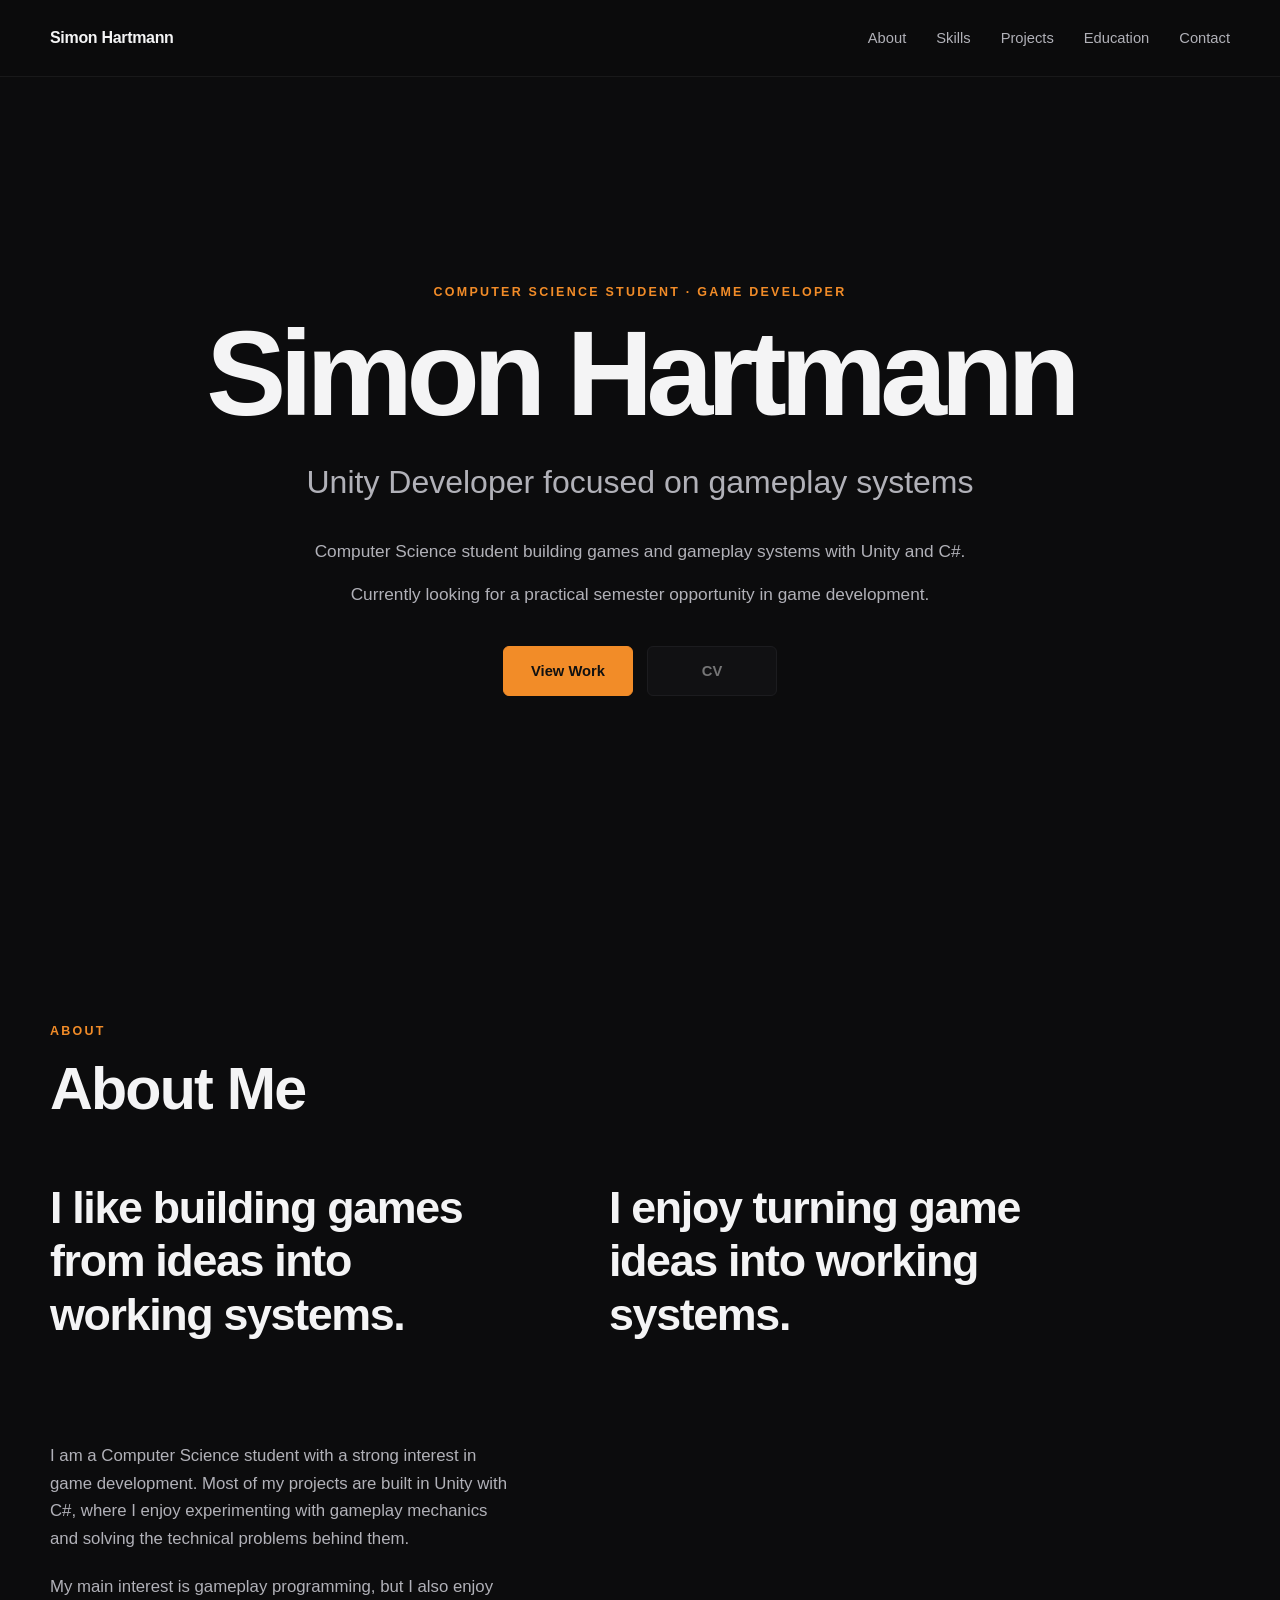
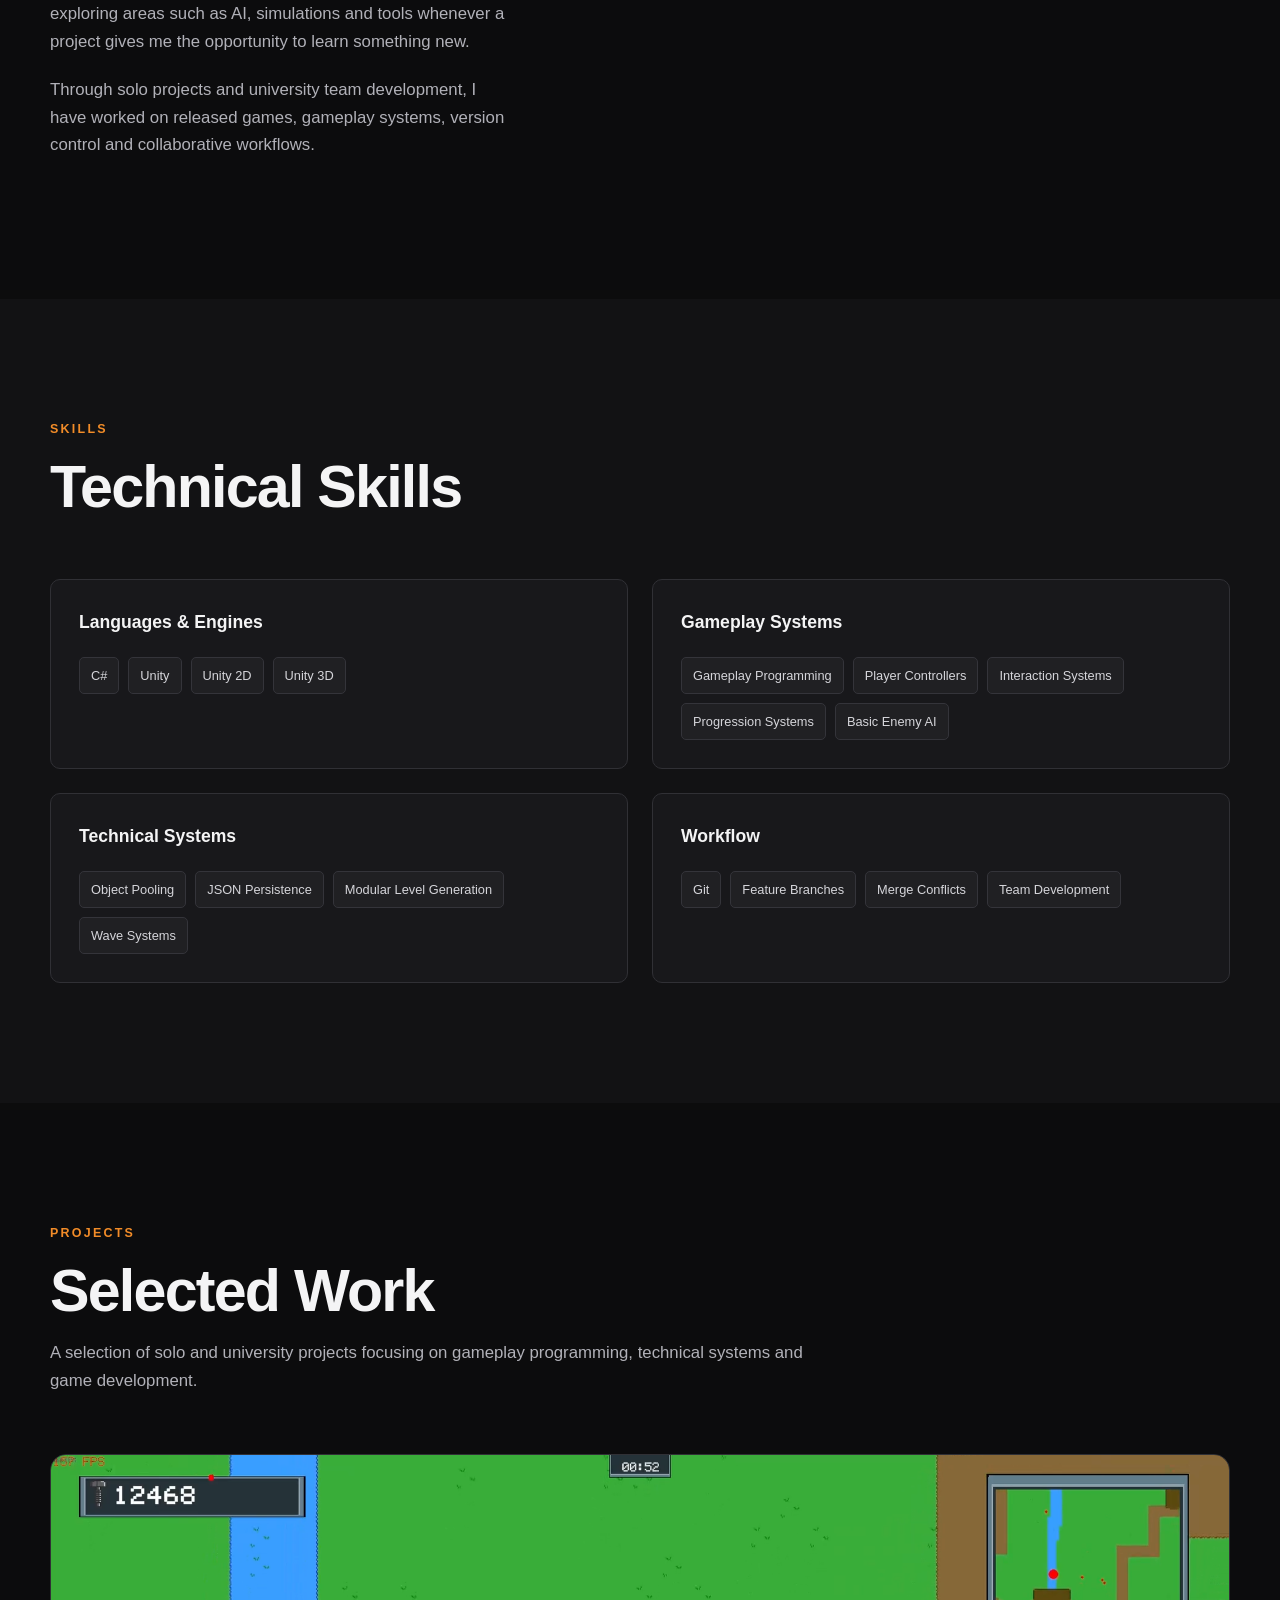
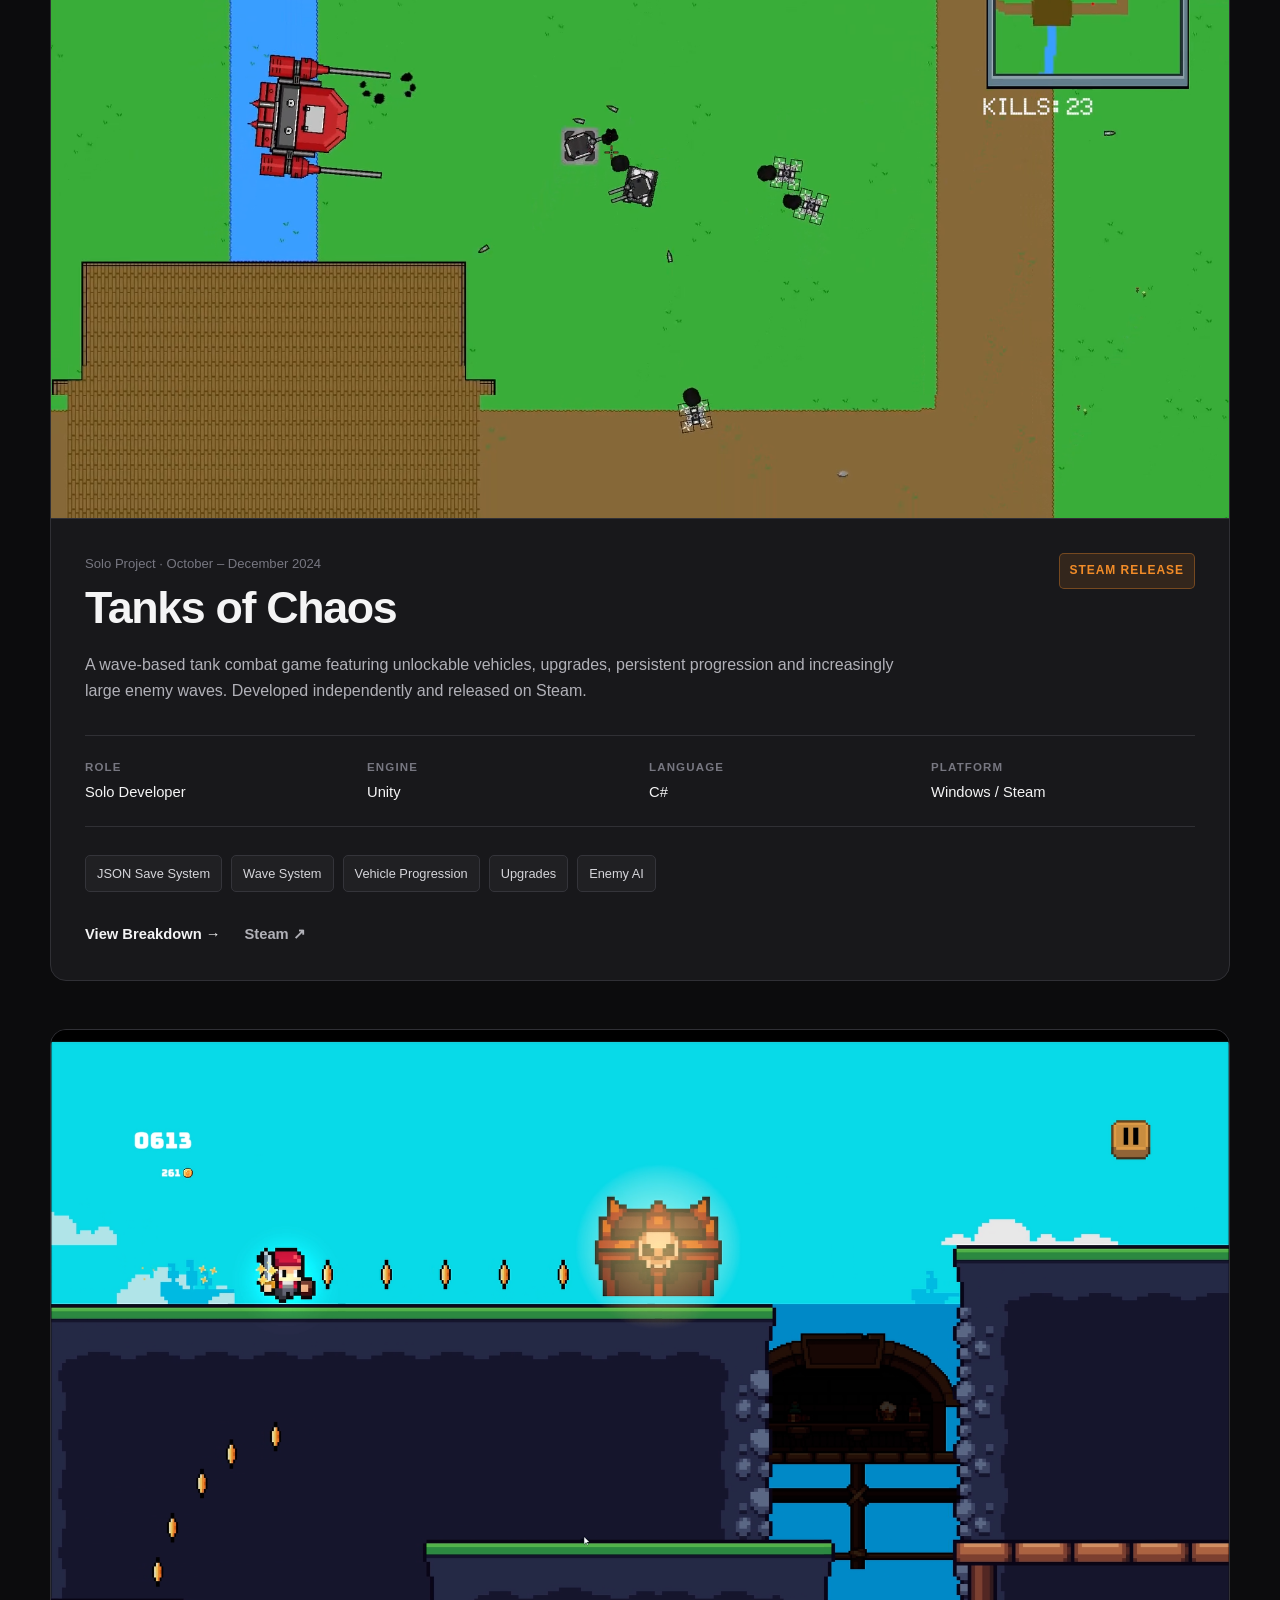
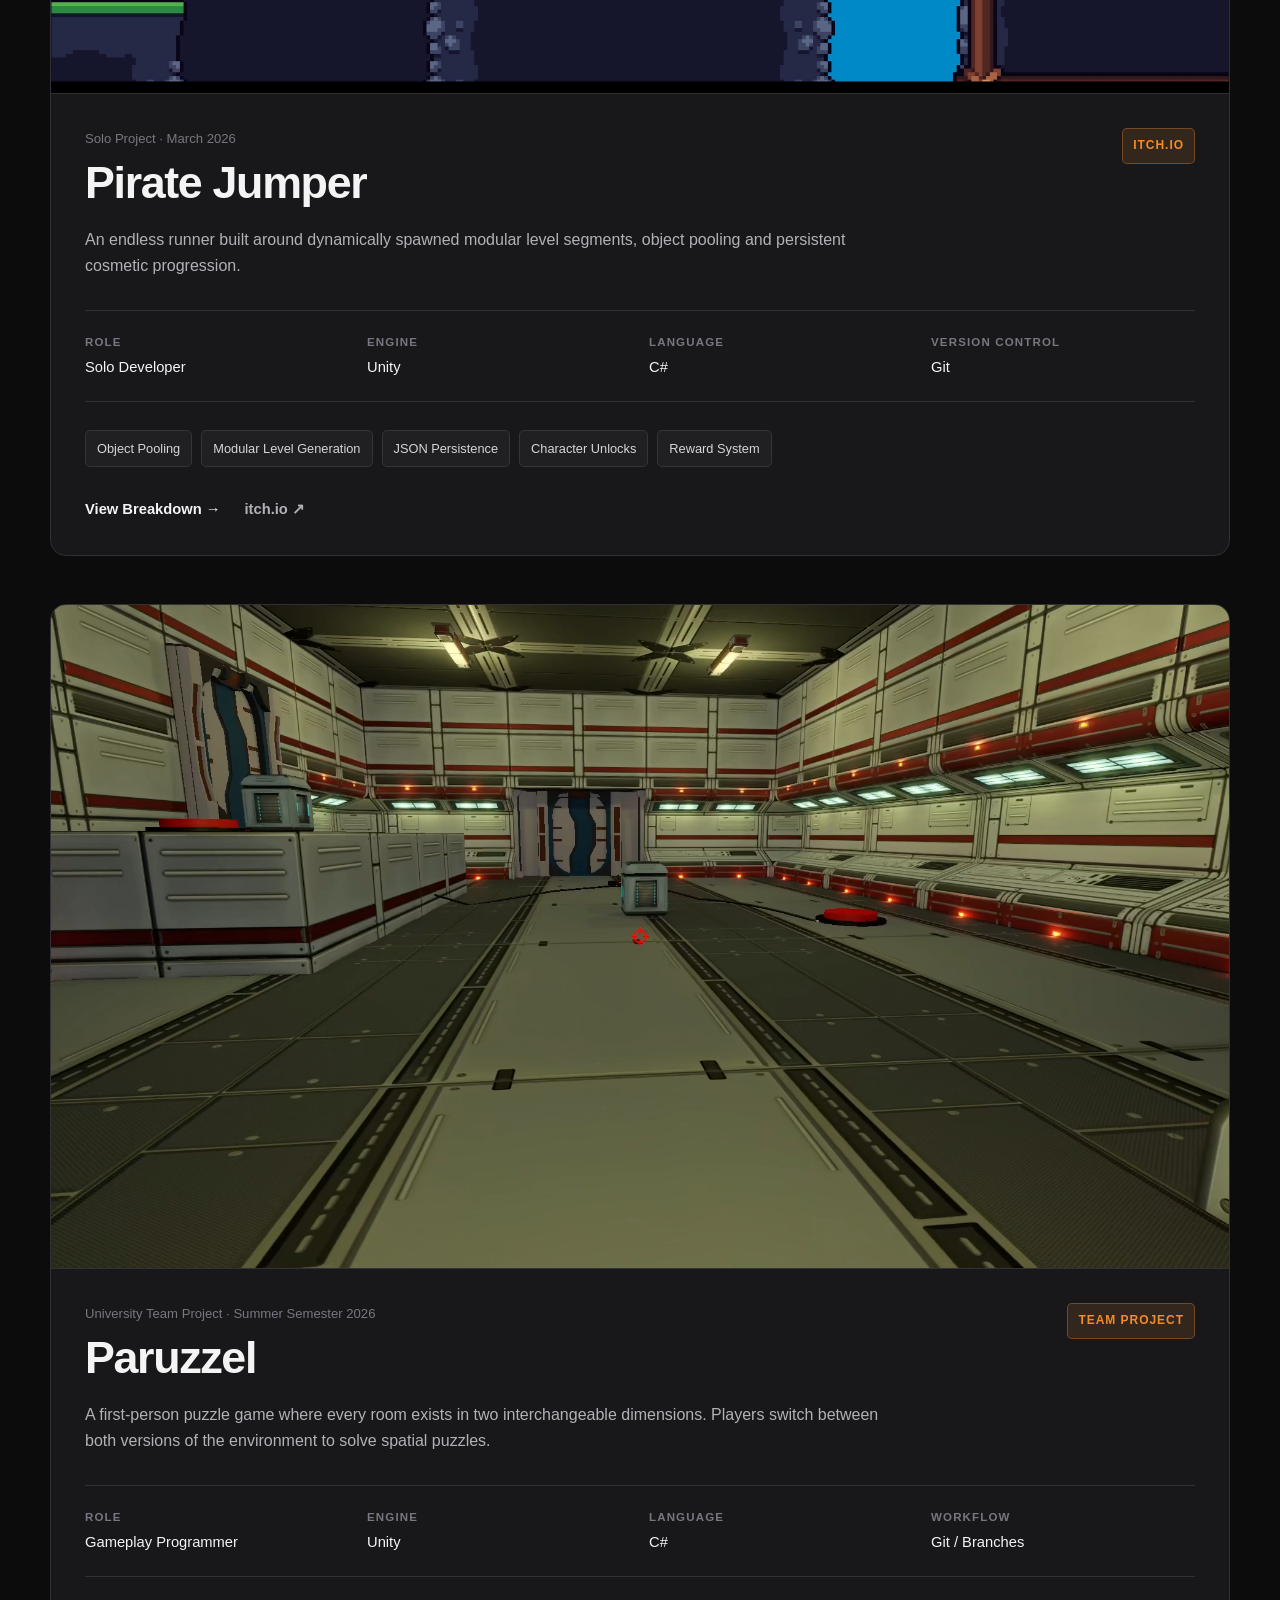
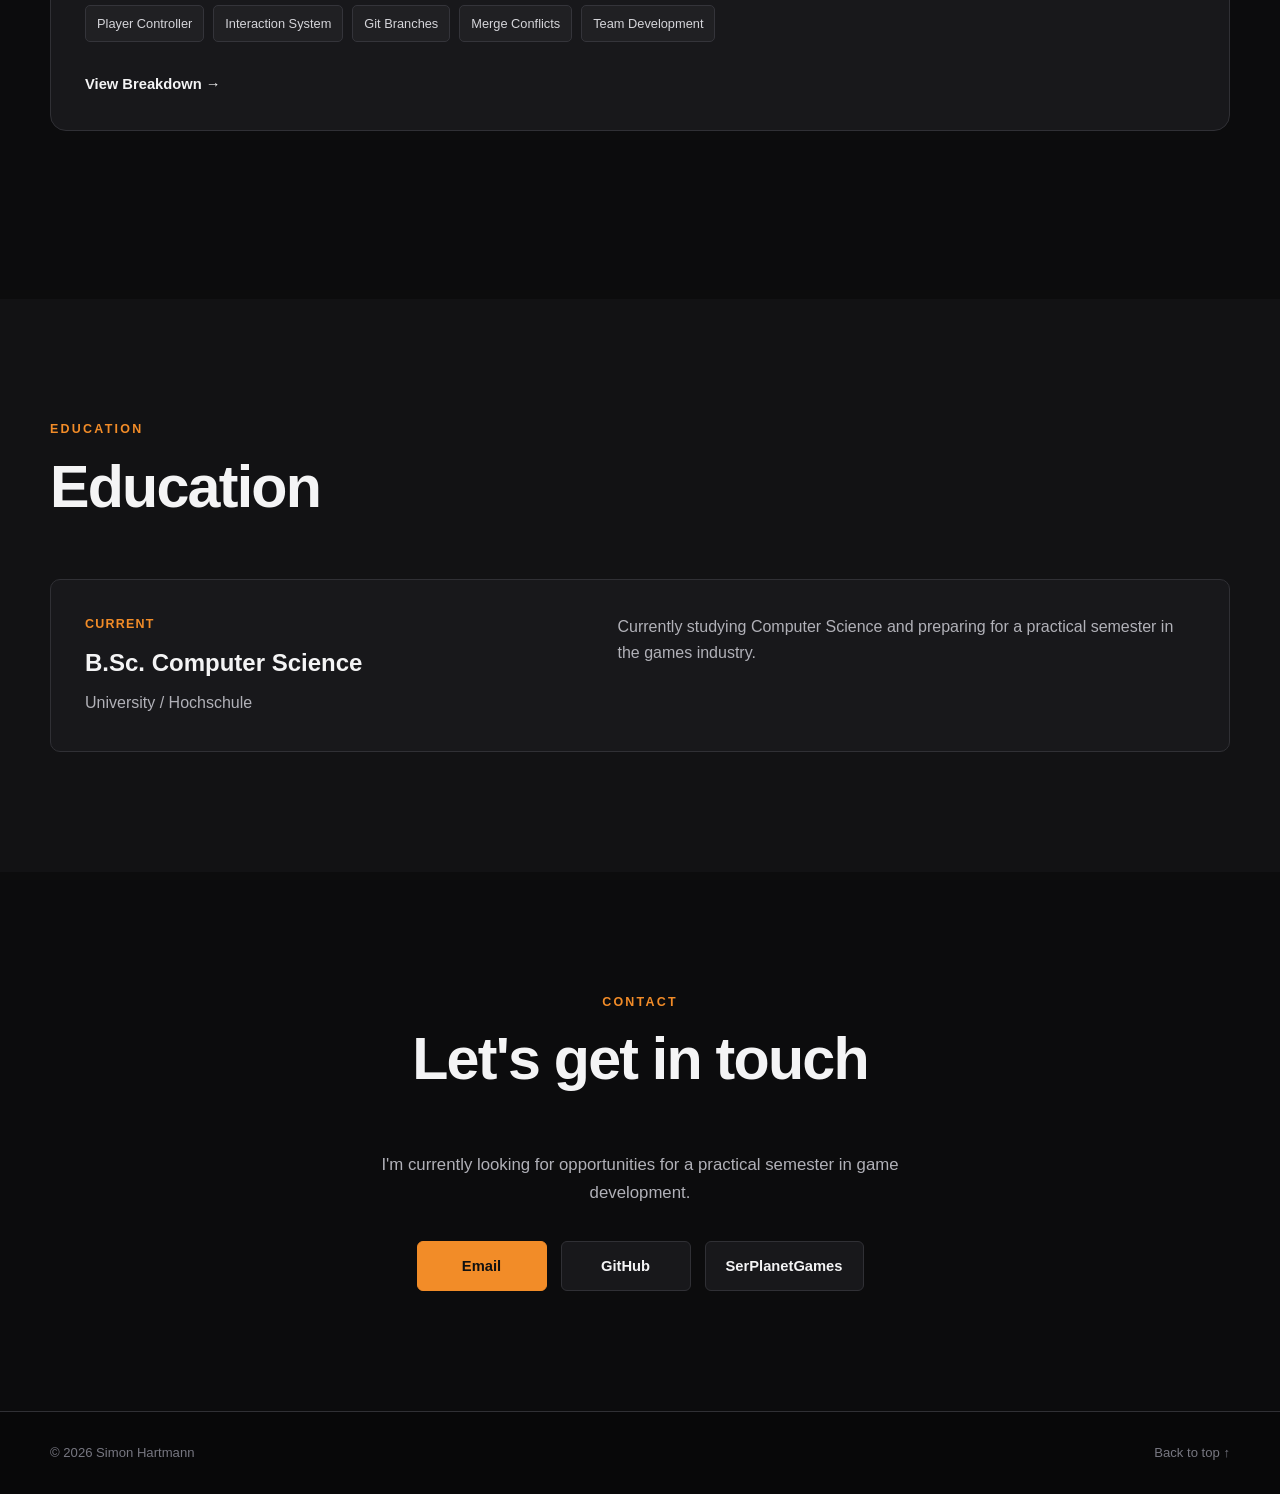
==== index.html @ 3780b86d "Index updated version" ====
<!DOCTYPE html>
<html lang="en">
<head>
    <meta charset="UTF-8">
    <meta name="viewport" content="width=device-width, initial-scale=1.0">

    <title>Simon Hartmann | Game Developer</title>
    <meta
        name="description"
        content="Game development portfolio of Simon Hartmann, Computer Science student and Unity developer."
    >

    <link rel="stylesheet" href="css/style.css">
</head>

<body>

    <!-- =========================
         HEADER / NAVIGATION
    ========================== -->
    <header class="site-header">
        <div class="container nav-container">

            <a class="logo" href="#home">
                Simon Hartmann
            </a>

            <nav class="main-nav">
                <a href="#about">About</a>
                <a href="#skills">Skills</a>
                <a href="#projects">Projects</a>
                <a href="#education">Education</a>
                <a href="#contact">Contact</a>
            </nav>

        </div>
    </header>


    <main>

        <!-- =========================
             HERO
        ========================== -->
        <section id="home" class="hero">

            <div class="container hero-content">

                <p class="section-label">
                    COMPUTER SCIENCE STUDENT · GAME DEVELOPER
                </p>

                <h1>
                    Simon Hartmann
                </h1>

                <h2 class="hero-subtitle">
                    Unity Developer focused on gameplay systems
                </h2>

                <p class="hero-description">
                      Computer Science student building games and gameplay systems with Unity and C#.
                </p>

                <p class="hero-description">
                    Currently looking for a practical semester opportunity in game development.
                </p>

                <div class="hero-buttons">
                    <a class="button button-primary" href="#projects">
                        View Work
                    </a>

                    <!-- Add your CV later -->
                    <a class="button button-secondary disabled-link" href="#">
                        CV
                    </a>
                </div>

            </div>

        </section>


        <!-- =========================
             ABOUT
        ========================== -->
        <section id="about" class="section">

            <div class="container">

                <div class="section-heading">
                    <p class="section-label">ABOUT</p>
                    <h2>About Me</h2>
                </div>

                <div class="about-grid">

                    <div class="about-intro">
                        <h3>
                            I like building games from ideas
                            into working systems.
                        </h3>
                    </div>

                    <div class="about-intro">
                    <h3>
                        I enjoy turning game ideas into working systems.
                    </h3>
                </div>

                <div class="about-text">

                    <p>
                        I am a Computer Science student with a strong interest in game development.
                        Most of my projects are built in Unity with C#, where I enjoy experimenting
                        with gameplay mechanics and solving the technical problems behind them.
                    </p>

                    <p>
                        My main interest is gameplay programming, but I also enjoy exploring areas
                        such as AI, simulations and tools whenever a project gives me the opportunity
                        to learn something new.
                    </p>

                    <p>
                        Through solo projects and university team development, I have worked on
                        released games, gameplay systems, version control and collaborative workflows.
                    </p>

                </div>

                </div>

            </div>

        </section>


        <!-- =========================
             SKILLS
        ========================== -->
        <section id="skills" class="section section-dark">

            <div class="container">

                <div class="section-heading">
                    <p class="section-label">SKILLS</p>
                    <h2>Technical Skills</h2>
                </div>

                <div class="skills-grid">

                    <div class="skill-group">
                        <h3>Languages & Engines</h3>

                        <div class="tag-list">
                            <span class="tag">C#</span>
                            <span class="tag">Unity</span>
                            <span class="tag">Unity 2D</span>
                            <span class="tag">Unity 3D</span>
                        </div>
                    </div>


                    <div class="skill-group">
                        <h3>Gameplay Systems</h3>

                        <div class="tag-list">
                            <span class="tag">Gameplay Programming</span>
                            <span class="tag">Player Controllers</span>
                            <span class="tag">Interaction Systems</span>
                            <span class="tag">Progression Systems</span>
                            <span class="tag">Basic Enemy AI</span>
                        </div>
                    </div>


                    <div class="skill-group">
                        <h3>Technical Systems</h3>

                        <div class="tag-list">
                            <span class="tag">Object Pooling</span>
                            <span class="tag">JSON Persistence</span>
                            <span class="tag">Modular Level Generation</span>
                            <span class="tag">Wave Systems</span>
                        </div>
                    </div>


                    <div class="skill-group">
                        <h3>Workflow</h3>

                        <div class="tag-list">
                            <span class="tag">Git</span>
                            <span class="tag">Feature Branches</span>
                            <span class="tag">Merge Conflicts</span>
                            <span class="tag">Team Development</span>
                        </div>
                    </div>

                </div>

            </div>

        </section>


        <!-- =========================
             PROJECTS
        ========================== -->
        <section id="projects" class="section">

            <div class="container">

                <div class="section-heading">
                    <p class="section-label">PROJECTS</p>
                    <h2>Selected Work</h2>

                    <p class="section-description">
                        A selection of solo and university projects focusing on
                        gameplay programming, technical systems and game development.
                    </p>
                </div>


                <!-- =========================
                     TANKS OF CHAOS
                ========================== -->
                <article class="project-card">

                    <div class="project-media">
                        <img
                            src="images/tanks-of-chaos/cover.png"
                            alt="Tanks of Chaos gameplay screenshot"
                        >
                    </div>

                    <div class="project-body">

                        <div class="project-header">

                            <div>
                                <p class="project-type">
                                    Solo Project · October – December 2024
                                </p>

                                <h3>
                                    Tanks of Chaos
                                </h3>
                            </div>

                            <span class="project-status">
                                Steam Release
                            </span>

                        </div>

                        <p class="project-description">
                            A wave-based tank combat game featuring unlockable vehicles,
                            upgrades, persistent progression and increasingly large enemy
                            waves. Developed independently and released on Steam.
                        </p>


                        <div class="project-info-grid">

                            <div>
                                <span class="info-label">Role</span>
                                <span class="info-value">Solo Developer</span>
                            </div>

                            <div>
                                <span class="info-label">Engine</span>
                                <span class="info-value">Unity</span>
                            </div>

                            <div>
                                <span class="info-label">Language</span>
                                <span class="info-value">C#</span>
                            </div>

                            <div>
                                <span class="info-label">Platform</span>
                                <span class="info-value">Windows / Steam</span>
                            </div>

                        </div>


                        <div class="project-tags">
                            <span class="tag">JSON Save System</span>
                            <span class="tag">Wave System</span>
                            <span class="tag">Vehicle Progression</span>
                            <span class="tag">Upgrades</span>
                            <span class="tag">Enemy AI</span>
                        </div>


                        <div class="project-links">

                            <a
                                class="text-link"
                                href="projects/tanks-of-chaos.html"
                            >
                                View Breakdown →
                            </a>

                            <a
                                class="text-link external-link"
                                href="https://store.steampowered.com/app/3227600/Tanks_of_Chaos/"
                                target="_blank"
                                rel="noopener noreferrer"
                            >
                                Steam ↗
                            </a>

                        </div>

                    </div>

                </article>


                <!-- =========================
                     PIRATE JUMPER
                ========================== -->
                <article class="project-card">

                    <div class="project-media">
                        <img
                            src="images/pirate-jumper/cover.png"
                            alt="Pirate Jumper gameplay screenshot"
                        >
                    </div>

                    <div class="project-body">

                        <div class="project-header">

                            <div>
                                <p class="project-type">
                                    Solo Project · March 2026
                                </p>

                                <h3>
                                    Pirate Jumper
                                </h3>
                            </div>

                            <span class="project-status">
                                itch.io
                            </span>

                        </div>


                        <p class="project-description">
                            An endless runner built around dynamically spawned modular
                            level segments, object pooling and persistent cosmetic
                            progression.
                        </p>


                        <div class="project-info-grid">

                            <div>
                                <span class="info-label">Role</span>
                                <span class="info-value">Solo Developer</span>
                            </div>

                            <div>
                                <span class="info-label">Engine</span>
                                <span class="info-value">Unity</span>
                            </div>

                            <div>
                                <span class="info-label">Language</span>
                                <span class="info-value">C#</span>
                            </div>

                            <div>
                                <span class="info-label">Version Control</span>
                                <span class="info-value">Git</span>
                            </div>

                        </div>


                        <div class="project-tags">
                            <span class="tag">Object Pooling</span>
                            <span class="tag">Modular Level Generation</span>
                            <span class="tag">JSON Persistence</span>
                            <span class="tag">Character Unlocks</span>
                            <span class="tag">Reward System</span>
                        </div>


                        <div class="project-links">

                            <a
                                class="text-link"
                                href="projects/pirate-jumper.html"
                            >
                                View Breakdown →
                            </a>

                            <a
                                class="text-link external-link"
                                href="https://serplanetgames.itch.io/pirate-jumper"
                                target="_blank"
                                rel="noopener noreferrer"
                            >
                                itch.io ↗
                            </a>

                        </div>

                    </div>

                </article>


                <!-- =========================
                     PARUZZEL
                ========================== -->
                <article class="project-card">

                    <div class="project-media">
                        <img
                            src="images/paruzzel/cover.png"
                            alt="Paruzzel gameplay screenshot"
                        >
                    </div>

                    <div class="project-body">

                        <div class="project-header">

                            <div>
                                <p class="project-type">
                                    University Team Project · Summer Semester 2026
                                </p>

                                <h3>
                                    Paruzzel
                                </h3>
                            </div>

                            <span class="project-status">
                                Team Project
                            </span>

                        </div>


                        <p class="project-description">
                            A first-person puzzle game where every room exists in two
                            interchangeable dimensions. Players switch between both
                            versions of the environment to solve spatial puzzles.
                        </p>


                        <div class="project-info-grid">

                            <div>
                                <span class="info-label">Role</span>
                                <span class="info-value">Gameplay Programmer</span>
                            </div>

                            <div>
                                <span class="info-label">Engine</span>
                                <span class="info-value">Unity</span>
                            </div>

                            <div>
                                <span class="info-label">Language</span>
                                <span class="info-value">C#</span>
                            </div>

                            <div>
                                <span class="info-label">Workflow</span>
                                <span class="info-value">Git / Branches</span>
                            </div>

                        </div>


                        <div class="project-tags">
                            <span class="tag">Player Controller</span>
                            <span class="tag">Interaction System</span>
                            <span class="tag">Git Branches</span>
                            <span class="tag">Merge Conflicts</span>
                            <span class="tag">Team Development</span>
                        </div>


                        <div class="project-links">

                            <a
                                class="text-link"
                                href="projects/paruzzel.html"
                            >
                                View Breakdown →
                            </a>

                        </div>

                    </div>

                </article>

            </div>

        </section>


        <!-- =========================
             EDUCATION
        ========================== -->
        <section id="education" class="section section-dark">

            <div class="container">

                <div class="section-heading">
                    <p class="section-label">EDUCATION</p>
                    <h2>Education</h2>
                </div>


                <div class="education-card">

                    <div>
                        <p class="education-date">
                            Current
                        </p>

                        <h3>
                            B.Sc. Computer Science
                        </h3>

                        <p class="education-place">
                            University / Hochschule
                        </p>
                    </div>

                    <div class="education-description">
                        <p>
                            Currently studying Computer Science and preparing for a
                            practical semester in the games industry.
                        </p>
                    </div>

                </div>

            </div>

        </section>


        <!-- =========================
             CONTACT
        ========================== -->
        <section id="contact" class="section contact-section">

            <div class="container">

                <div class="section-heading">
                    <p class="section-label">CONTACT</p>
                    <h2>Let's get in touch</h2>
                </div>


                <p class="contact-description">
                    I'm currently looking for opportunities for a practical semester
                    in game development.
                </p>


                <div class="contact-links">

                    <a
                        class="button button-primary"
                        href="mailto:YOUR_EMAIL"
                    >
                        Email
                    </a>

                    <a
                        class="button button-secondary"
                        href="https://github.com/SimonHartmannDev"
                        target="_blank"
                        rel="noopener noreferrer"
                    >
                        GitHub
                    </a>

                    <a
                        class="button button-secondary"
                        href="https://serplanetgames.itch.io/"
                        target="_blank"
                        rel="noopener noreferrer"
                    >
                        SerPlanetGames
                    </a>

                </div>

            </div>

        </section>

    </main>


    <!-- =========================
         FOOTER
    ========================== -->
    <footer class="site-footer">

        <div class="container footer-content">

            <p>
                © 2026 Simon Hartmann
            </p>

            <a href="#home">
                Back to top ↑
            </a>

        </div>

    </footer>

</body>
</html>
---- css/style.css ----
/* =========================================
   VARIABLES
========================================= */

:root {

    --background: #0c0c0d;
    --background-secondary: #121214;

    --surface: #18181b;
    --surface-hover: #1f1f23;

    --border: #303035;

    --text: #f4f4f5;
    --text-secondary: #b1b1b8;
    --text-muted: #777781;

    --accent: #f28c28;
    --accent-hover: #ff9f3f;

    --max-width: 1180px;

    --radius-small: 6px;
    --radius-medium: 10px;
    --radius-large: 16px;

}


/* =========================================
   RESET
========================================= */

* {
    box-sizing: border-box;
}


html {
    scroll-behavior: smooth;
}


body {

    margin: 0;

    font-family:
        Inter,
        -apple-system,
        BlinkMacSystemFont,
        "Segoe UI",
        sans-serif;

    background: var(--background);
    color: var(--text);

    line-height: 1.65;

    -webkit-font-smoothing: antialiased;

}


img {
    display: block;
    width: 100%;
}


a {
    color: inherit;
    text-decoration: none;
}


button,
input {
    font: inherit;
}



/* =========================================
   GENERAL
========================================= */

.container {

    width: min(
        var(--max-width),
        calc(100% - 48px)
    );

    margin: 0 auto;

}


.section {
    padding: 120px 0;
}


.section-dark {
    background: var(--background-secondary);
}


.section-heading {

    margin-bottom: 60px;

    max-width: 760px;

}


.section-heading h2 {

    margin: 0 0 16px;

    font-size: clamp(2.2rem, 5vw, 3.7rem);

    line-height: 1.1;

    letter-spacing: -0.03em;

}


.section-description {

    margin: 0;

    color: var(--text-secondary);

    font-size: 1.05rem;

}


.section-label {

    margin: 0 0 14px;

    color: var(--accent);

    font-size: 0.78rem;
    font-weight: 700;

    letter-spacing: 0.18em;

    text-transform: uppercase;

}



/* =========================================
   HEADER
========================================= */

.site-header {

    position: sticky;

    top: 0;

    z-index: 1000;

    background: rgba(12, 12, 13, 0.9);

    backdrop-filter: blur(14px);
    -webkit-backdrop-filter: blur(14px);

    border-bottom:
        1px solid
        rgba(255, 255, 255, 0.06);

}


.nav-container {

    min-height: 76px;

    display: flex;

    align-items: center;

    justify-content: space-between;

    gap: 30px;

}


.logo {

    font-size: 1rem;

    font-weight: 700;

    letter-spacing: -0.02em;

}


.main-nav {

    display: flex;

    align-items: center;

    gap: 30px;

}


.main-nav a {

    position: relative;

    color: var(--text-secondary);

    font-size: 0.92rem;

    font-weight: 500;

    transition:
        color 0.2s ease;

}


.main-nav a:hover {
    color: var(--text);
}


.main-nav a::after {

    content: "";

    position: absolute;

    left: 0;

    bottom: -7px;

    width: 100%;

    height: 2px;

    background: var(--accent);

    transform: scaleX(0);

    transform-origin: right;

    transition:
        transform 0.2s ease;

}


.main-nav a:hover::after {

    transform: scaleX(1);

    transform-origin: left;

}



/* =========================================
   HERO
========================================= */

.hero {

    min-height:
        calc(100vh - 76px);

    display: flex;

    align-items: center;

    padding: 120px 0;

}


.hero-content {

    max-width: 900px;

    margin-left: auto;

    margin-right: auto;

    text-align: center;

}


.hero h1 {

    margin: 0;

    font-size:
        clamp(4rem, 10vw, 7.5rem);

    line-height: 0.95;

    letter-spacing: -0.055em;

}


.hero-subtitle {

    margin:
        26px
        0
        28px;

    color: var(--text-secondary);

    font-size:
        clamp(1.35rem, 3vw, 2rem);

    font-weight: 500;

}


.hero-description {

    max-width: 760px;

    margin:
        0
        auto
        14px;

    color: var(--text-secondary);

    font-size: 1.08rem;

}


.hero-buttons {

    margin-top: 38px;

    display: flex;

    justify-content: center;

    flex-wrap: wrap;

    gap: 14px;

}



/* =========================================
   BUTTONS
========================================= */

.button {

    display: inline-flex;

    align-items: center;

    justify-content: center;

    min-width: 130px;

    padding:
        12px
        20px;

    border-radius:
        var(--radius-small);

    border:
        1px solid
        var(--border);

    font-size: 0.92rem;

    font-weight: 600;

    transition:
        transform 0.2s ease,
        background 0.2s ease,
        border-color 0.2s ease;

}


.button:hover {

    transform:
        translateY(-2px);

}


.button-primary {

    background: var(--accent);

    color: #111;

    border-color: var(--accent);

}


.button-primary:hover {

    background: var(--accent-hover);

    border-color:
        var(--accent-hover);

}


.button-secondary {

    background: var(--surface);

    color: var(--text);

}


.button-secondary:hover {

    background:
        var(--surface-hover);

    border-color:
        #494950;

}


.disabled-link {

    opacity: 0.45;

    pointer-events: none;

}



/* =========================================
   ABOUT
========================================= */

.about-grid {

    display: grid;

    grid-template-columns:
        minmax(0, 0.85fr)
        minmax(0, 1.15fr);

    gap: 100px;

}


.about-intro h3 {

    margin: 0;

    max-width: 500px;

    font-size:
        clamp(1.8rem, 4vw, 2.8rem);

    line-height: 1.2;

    letter-spacing: -0.03em;

}


.about-text {

    color: var(--text-secondary);

    font-size: 1.05rem;

}


.about-text p {

    margin:
        0
        0
        20px;

}



/* =========================================
   SKILLS
========================================= */

.skills-grid {

    display: grid;

    grid-template-columns:
        repeat(
            2,
            minmax(0, 1fr)
        );

    gap: 24px;

}


.skill-group {

    padding: 28px;

    background: var(--surface);

    border:
        1px solid
        var(--border);

    border-radius:
        var(--radius-medium);

}


.skill-group h3 {

    margin:
        0
        0
        20px;

    font-size: 1.1rem;

}


.tag-list,
.project-tags {

    display: flex;

    flex-wrap: wrap;

    gap: 9px;

}


.tag {

    display: inline-flex;

    padding:
        7px
        11px;

    background: #202023;

    border:
        1px solid
        #34343a;

    border-radius: 5px;

    color: #d5d5da;

    font-size: 0.8rem;

    font-weight: 500;

}



/* =========================================
   PROJECTS
========================================= */

.project-card {

    overflow: hidden;

    margin-bottom: 48px;

    background: var(--surface);

    border:
        1px solid
        var(--border);

    border-radius:
        var(--radius-large);

    transition:
        transform 0.25s ease,
        border-color 0.25s ease,
        box-shadow 0.25s ease;

}


.project-card:hover {

    transform:
        translateY(-4px);

    border-color:
        #424249;

    box-shadow:
        0
        18px
        50px
        rgba(0, 0, 0, 0.25);

}


.project-media {

    background: #0f0f10;

    border-bottom:
        1px solid
        var(--border);

}


.project-media img {

    width: 100%;

    aspect-ratio: 16 / 9;

    object-fit: cover;

}


.project-body {
    padding: 34px;
}


.project-header {

    display: flex;

    justify-content: space-between;

    align-items: flex-start;

    gap: 30px;

    margin-bottom: 20px;

}


.project-type {

    margin:
        0
        0
        8px;

    color:
        var(--text-muted);

    font-size: 0.82rem;

}


.project-header h3 {

    margin: 0;

    font-size:
        clamp(2rem, 4vw, 2.8rem);

    line-height: 1.1;

    letter-spacing:
        -0.03em;

}


.project-status {

    flex-shrink: 0;

    padding:
        7px
        10px;

    background:
        rgba(242, 140, 40, 0.12);

    border:
        1px solid
        rgba(242, 140, 40, 0.35);

    border-radius: 5px;

    color: var(--accent);

    font-size: 0.75rem;

    font-weight: 700;

    text-transform: uppercase;

    letter-spacing: 0.08em;

}


.project-description {

    max-width: 820px;

    margin:
        0
        0
        30px;

    color:
        var(--text-secondary);

    font-size: 1rem;

}


.project-info-grid {

    display: grid;

    grid-template-columns:
        repeat(
            4,
            minmax(0, 1fr)
        );

    gap: 18px;

    margin-bottom: 28px;

    padding:
        22px
        0;

    border-top:
        1px solid
        var(--border);

    border-bottom:
        1px solid
        var(--border);

}


.project-info-grid > div {

    display: flex;

    flex-direction: column;

    gap: 3px;

}


.info-label {

    color:
        var(--text-muted);

    font-size: 0.72rem;

    font-weight: 700;

    text-transform: uppercase;

    letter-spacing:
        0.1em;

}


.info-value {

    color: var(--text);

    font-size: 0.92rem;

}


.project-tags {
    margin-bottom: 30px;
}


.project-links {

    display: flex;

    flex-wrap: wrap;

    gap: 24px;

}


.text-link {

    color: var(--text);

    font-weight: 600;

    font-size: 0.92rem;

    transition:
        color 0.2s ease;

}


.text-link:hover {
    color: var(--accent);
}


.external-link {
    color:
        var(--text-secondary);
}



/* =========================================
   EDUCATION
========================================= */

.education-card {

    display: grid;

    grid-template-columns:
        0.9fr
        1.1fr;

    gap: 60px;

    padding: 34px;

    background: var(--surface);

    border:
        1px solid
        var(--border);

    border-radius:
        var(--radius-medium);

}


.education-date {

    margin:
        0
        0
        8px;

    color: var(--accent);

    font-size: 0.78rem;

    font-weight: 700;

    text-transform: uppercase;

    letter-spacing: 0.1em;

}


.education-card h3 {

    margin:
        0
        0
        8px;

    font-size: 1.5rem;

}


.education-place {

    margin: 0;

    color:
        var(--text-secondary);

}


.education-description {

    color:
        var(--text-secondary);

}


.education-description p {
    margin: 0;
}



/* =========================================
   CONTACT
========================================= */

.contact-section {
    text-align: center;
}


.contact-section .section-heading {

    margin-left: auto;

    margin-right: auto;

}


.contact-description {

    max-width: 620px;

    margin:
        0
        auto
        34px;

    color:
        var(--text-secondary);

    font-size: 1.05rem;

}


.contact-links {

    display: flex;

    justify-content: center;

    flex-wrap: wrap;

    gap: 14px;

}



/* =========================================
   FOOTER
========================================= */

.site-footer {

    padding:
        30px
        0;

    background: #080809;

    border-top:
        1px solid
        var(--border);

}


.footer-content {

    display: flex;

    align-items: center;

    justify-content:
        space-between;

    gap: 20px;

}


.footer-content p,
.footer-content a {

    margin: 0;

    color:
        var(--text-muted);

    font-size: 0.82rem;

}


.footer-content a:hover {
    color: var(--accent);
}



/* =========================================
   PROJECT DETAIL PAGE
========================================= */

.project-detail-hero {

    padding:
        90px
        0
        70px;

}


.back-link {

    display: inline-block;

    margin-bottom: 65px;

    color:
        var(--text-secondary);

    font-size: 0.9rem;

    font-weight: 600;

    transition:
        color 0.2s ease,
        transform 0.2s ease;

}


.back-link:hover {

    color: var(--accent);

    transform:
        translateX(-3px);

}


.project-detail-heading {
    max-width: 900px;
}


.project-detail-heading h1 {

    margin:
        0
        0
        28px;

    font-size:
        clamp(4rem, 9vw, 7rem);

    line-height: 0.95;

    letter-spacing:
        -0.055em;

}


.project-detail-intro {

    max-width: 820px;

    margin: 0;

    color:
        var(--text-secondary);

    font-size: 1.15rem;

}


.project-detail-meta {

    display: grid;

    grid-template-columns:
        repeat(
            5,
            minmax(0, 1fr)
        );

    gap: 24px;

    margin-top: 50px;

    padding:
        26px
        0;

    border-top:
        1px solid
        var(--border);

    border-bottom:
        1px solid
        var(--border);

}


.project-detail-meta > div {

    display: flex;

    flex-direction: column;

    gap: 5px;

}


.project-detail-links {
    margin-top: 30px;
}



/* =========================================
   MAIN GAMEPLAY VIDEO
========================================= */

.project-video-section {

    padding:
        0
        0
        100px;

}


.project-video {

    overflow: hidden;

    background: #000;

    border:
        1px solid
        var(--border);

    border-radius:
        var(--radius-large);

}


.project-video video {

    display: block;

    width: 100%;

    aspect-ratio: 16 / 9;

    object-fit: cover;

}



/* =========================================
   DETAIL SECTION INTRO
========================================= */

.detail-section-heading {
    max-width: 820px;
}


.detail-section-heading h2,
.learning-section h2,
.project-end-content h2 {

    margin:
        0
        0
        28px;

    font-size:
        clamp(2.3rem, 5vw, 4rem);

    line-height: 1.1;

    letter-spacing:
        -0.04em;

}


.detail-section-heading p:not(.section-label),
.learning-section p:not(.section-label) {

    color:
        var(--text-secondary);

    font-size: 1.05rem;

}



/* =========================================
   FEATURE SECTIONS
========================================= */

.feature-block {

    display: grid;

    grid-template-columns:
        minmax(0, 1.1fr)
        minmax(360px, 0.9fr);

    gap: 70px;

    align-items: center;

}


.feature-reverse .feature-media {
    order: 2;
}


.feature-reverse .feature-content {
    order: 1;
}


.feature-media {

    overflow: hidden;

    background: var(--surface);

    border:
        1px solid
        var(--border);

    border-radius:
        var(--radius-large);

}


.feature-media img {

    width: 100%;

    aspect-ratio: 16 / 10;

    object-fit: cover;

}


.feature-content h2 {

    margin:
        0
        0
        24px;

    font-size:
        clamp(2rem, 4vw, 3.1rem);

    line-height: 1.1;

    letter-spacing:
        -0.035em;

}


.feature-content > p:not(
    .feature-number,
    .section-label
) {

    color:
        var(--text-secondary);

}


.feature-number {

    margin:
        0
        0
        24px;

    color:
        var(--text-muted);

    font-size: 0.8rem;

    font-weight: 700;

    letter-spacing:
        0.15em;

}



/* =========================================
   FEATURE VIDEOS
========================================= */

.hover-video {
    position: relative;
    cursor: pointer;
}


.feature-video {
    display: block;

    width: 100%;
    aspect-ratio: 16 / 10;

    object-fit: cover;

    background: #0f0f10;
}


/* Hover hint */

.video-hint {
    position: absolute;

    left: 18px;
    bottom: 18px;

    z-index: 2;

    padding: 8px 12px;

    background: rgba(10, 10, 11, 0.82);

    border: 1px solid rgba(255, 255, 255, 0.15);
    border-radius: 5px;

    color: var(--text);

    font-size: 0.76rem;
    font-weight: 600;

    backdrop-filter: blur(6px);

    pointer-events: none;

    opacity: 1;

    transition:
        opacity 0.2s ease,
        transform 0.2s ease;
}


.video-hint.hidden {
    opacity: 0;

    transform: translateY(4px);
}


/* Orange hover outline */

.hover-video::after {
    content: "";

    position: absolute;

    inset: 0;

    z-index: 3;

    border-radius: var(--radius-large);

    box-shadow:
        inset 0 0 0 1px rgba(242, 140, 40, 0);

    pointer-events: none;

    transition:
        box-shadow 0.2s ease;
}


.hover-video:hover::after {
    box-shadow:
        inset 0 0 0 1px rgba(242, 140, 40, 0.4);
}


/* =========================================
   DESIGN DECISION BOX
========================================= */

.decision-box {

    margin:
        28px
        0;

    padding:
        22px
        24px;

    background:
        rgba(242, 140, 40, 0.06);

    border-left:
        3px solid
        var(--accent);

    border-radius:
        0
        var(--radius-small)
        var(--radius-small)
        0;

}


.decision-title {

    display: block;

    margin-bottom: 8px;

    color: var(--accent);

    font-size: 0.76rem;

    font-weight: 700;

    letter-spacing:
        0.1em;

    text-transform: uppercase;

}


.decision-box p {

    margin: 0;

    color:
        var(--text-secondary);

}



/* =========================================
   CODE SHOWCASE
========================================= */

.code-showcase {

    display: grid;

    grid-template-columns:
        minmax(220px, 0.7fr)
        minmax(0, 1.3fr);

    gap: 32px;

    margin-top: 70px;

    padding: 28px;

    background: var(--surface);

    border:
        1px solid
        var(--border);

    border-radius:
        var(--radius-large);

    box-shadow:
        0
        14px
        40px
        rgba(0, 0, 0, 0.18);

}


.code-description {

    display: flex;

    flex-direction: column;

    justify-content: center;

}


.code-description h3 {

    margin:
        0
        0
        12px;

    font-size: 1.25rem;

}


.code-description p {

    margin: 0;

    color:
        var(--text-secondary);

    font-size: 0.95rem;

}


.code-showcase pre {

    margin: 0;

    padding: 24px;

    overflow-x: auto;

    background: #09090a;

    border:
        1px solid
        #2b2b30;

    border-radius:
        var(--radius-medium);

}


.code-showcase code {

    font-family:
        "Cascadia Code",
        "Fira Code",
        Consolas,
        monospace;

    color: #ececf0;

    font-size: 0.86rem;

    line-height: 1.65;

}



/* =========================================
   LEARNING
========================================= */

.learning-section {
    max-width: 820px;
}



/* =========================================
   PROJECT END
========================================= */

.project-end-section {

    padding:
        100px
        0;

}


.project-end-content {

    display: flex;

    align-items: center;

    justify-content:
        space-between;

    gap: 50px;

}


.project-end-content h2 {
    margin-bottom: 0;
}


.project-end-links {

    display: flex;

    flex-wrap: wrap;

    gap: 14px;

}



/* =========================================
   RESPONSIVE
========================================= */

@media (max-width: 900px) {


    .section {
        padding: 90px 0;
    }


    .about-grid {

        grid-template-columns:
            1fr;

        gap: 40px;

    }


    .skills-grid {
        grid-template-columns: 1fr;
    }


    .project-info-grid {

        grid-template-columns:
            repeat(
                2,
                minmax(0, 1fr)
            );

    }


    .education-card {

        grid-template-columns:
            1fr;

        gap: 24px;

    }


    .project-detail-meta {

        grid-template-columns:
            repeat(
                2,
                minmax(0, 1fr)
            );

    }


    .feature-block {

        grid-template-columns:
            1fr;

        gap: 40px;

    }


    .feature-reverse .feature-media,
    .feature-reverse .feature-content {

        order: unset;

    }


    .code-showcase {

        grid-template-columns:
            1fr;

    }


}



@media (max-width: 720px) {


    .container {

        width: min(
            var(--max-width),
            calc(100% - 32px)
        );

    }


    .nav-container {

        flex-direction: column;

        align-items: flex-start;

        padding:
            18px
            0;

    }


    .main-nav {

        width: 100%;

        overflow-x: auto;

        gap: 20px;

        padding-bottom: 4px;

    }


    .main-nav a {
        white-space: nowrap;
    }


    .hero {

        min-height: auto;

        padding:
            100px
            0;

    }


    .hero-content {
        text-align: left;
    }


    .hero-description {
        margin-left: 0;
    }


    .hero-buttons {
        justify-content: flex-start;
    }


    .project-body {
        padding: 24px;
    }


    .project-header {

        flex-direction: column;

        gap: 14px;

    }


    .project-status {
        align-self: flex-start;
    }


}



@media (max-width: 650px) {


    .project-detail-meta {
        grid-template-columns: 1fr;
    }


    .project-detail-heading h1 {
        font-size: 3.7rem;
    }


    .project-end-content {

        align-items: flex-start;

        flex-direction: column;

    }


}



@media (max-width: 520px) {


    .section {
        padding: 70px 0;
    }


    .project-info-grid {
        grid-template-columns: 1fr;
    }


    .footer-content {

        flex-direction: column;

        align-items: flex-start;

    }


    .code-showcase {

        padding: 20px;

    }


    .code-showcase pre {

        padding: 18px;

    }


}
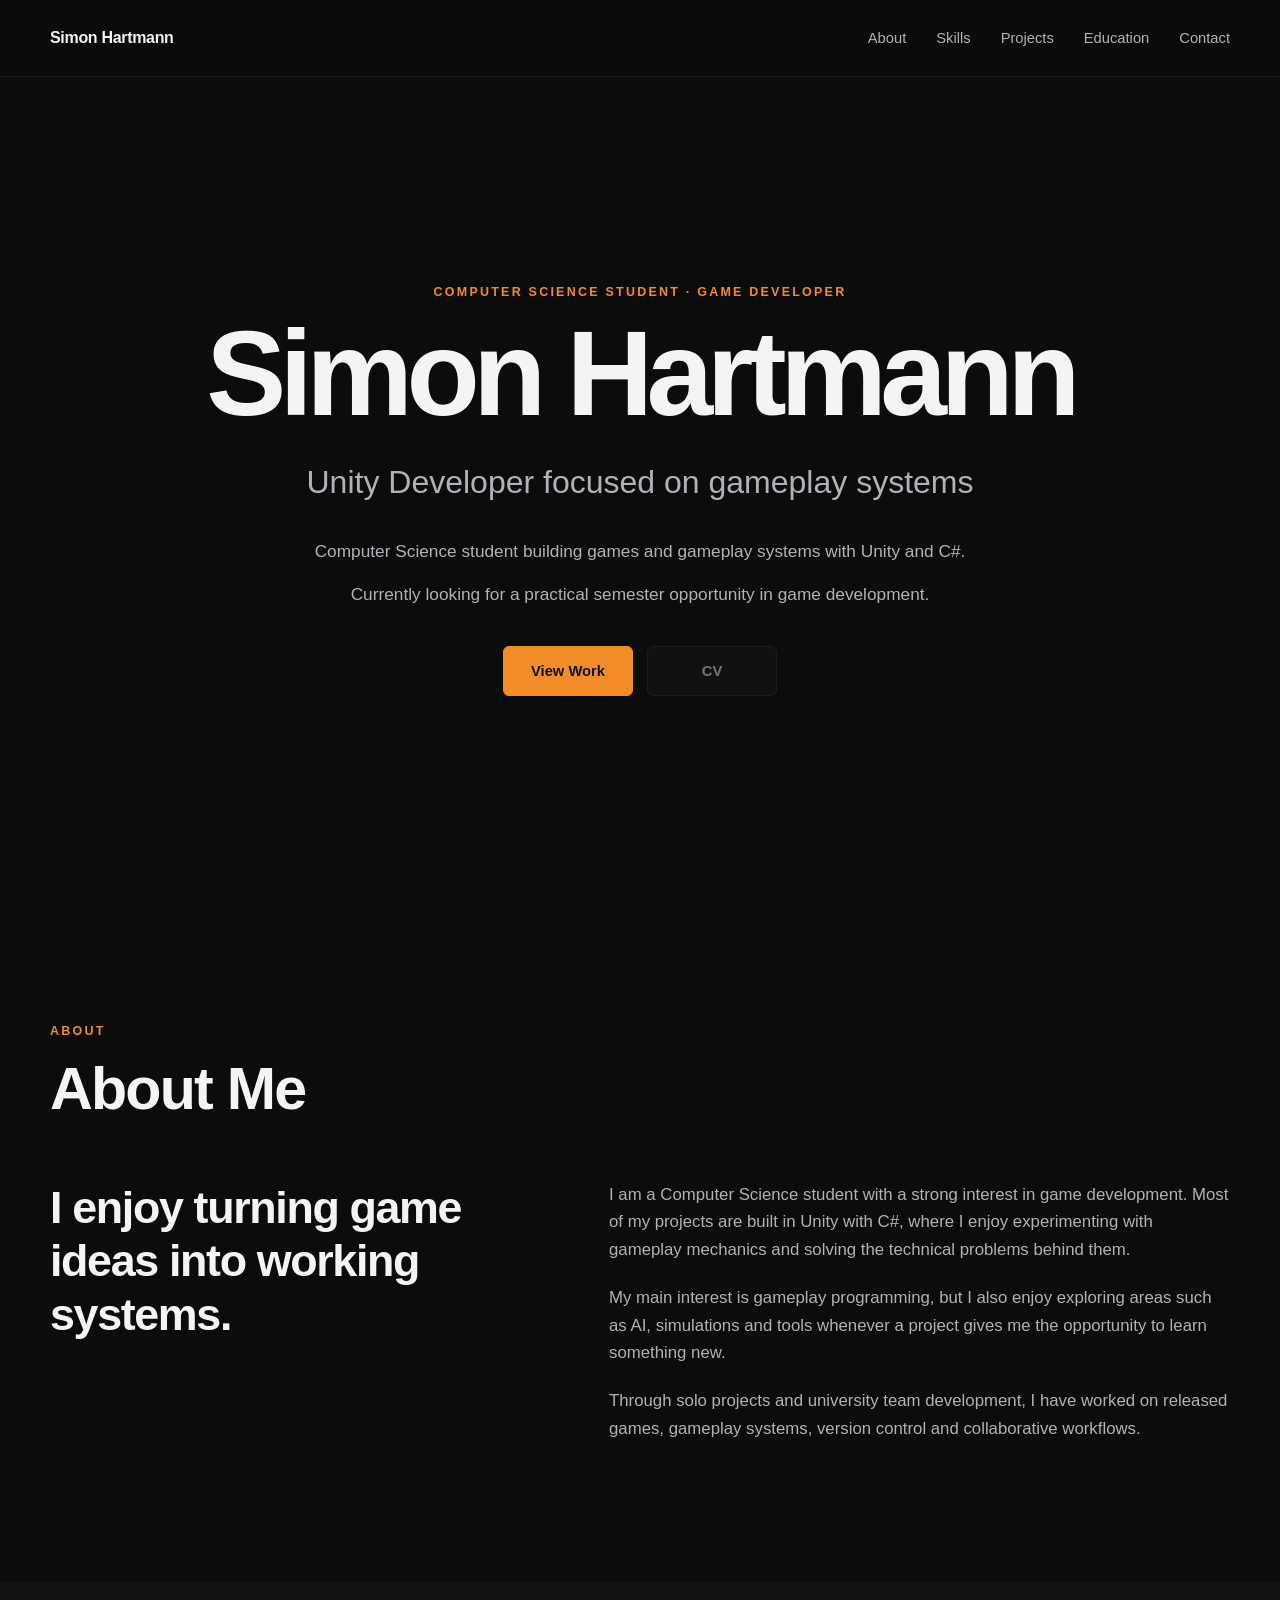
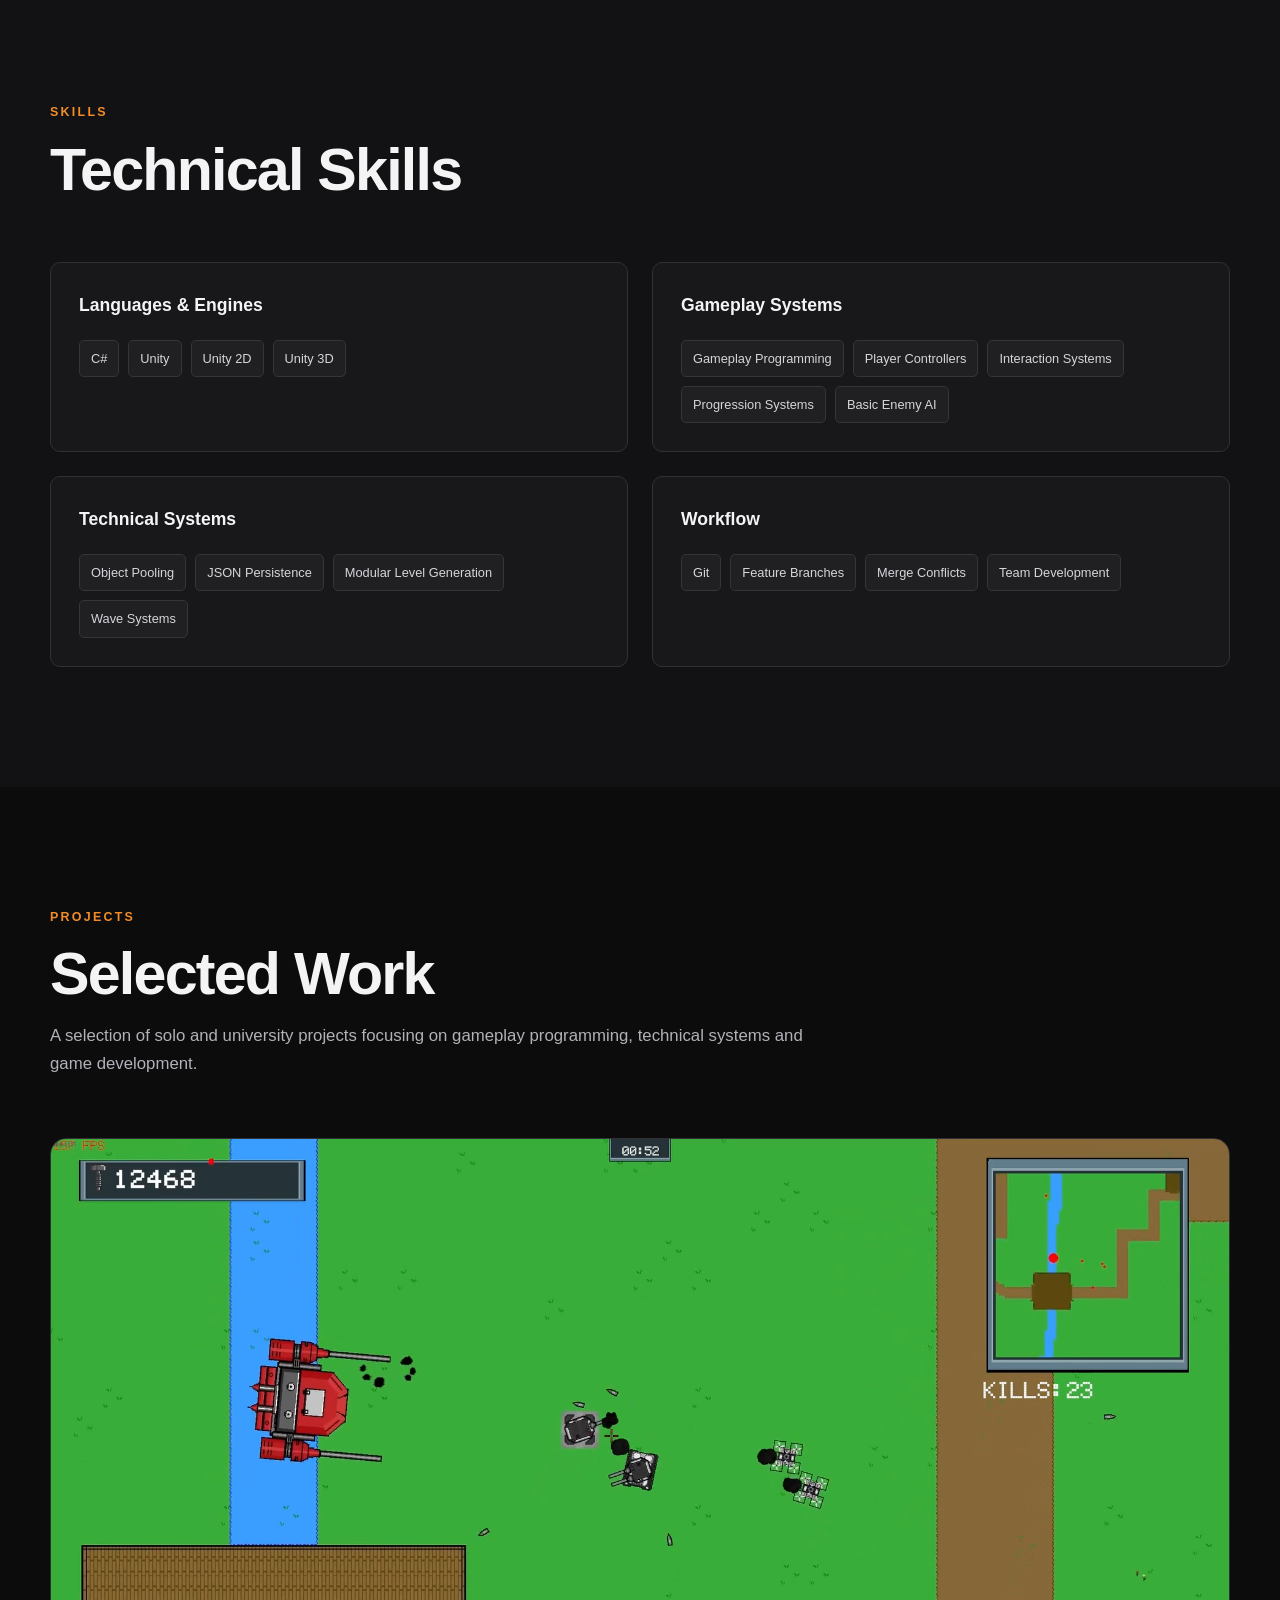
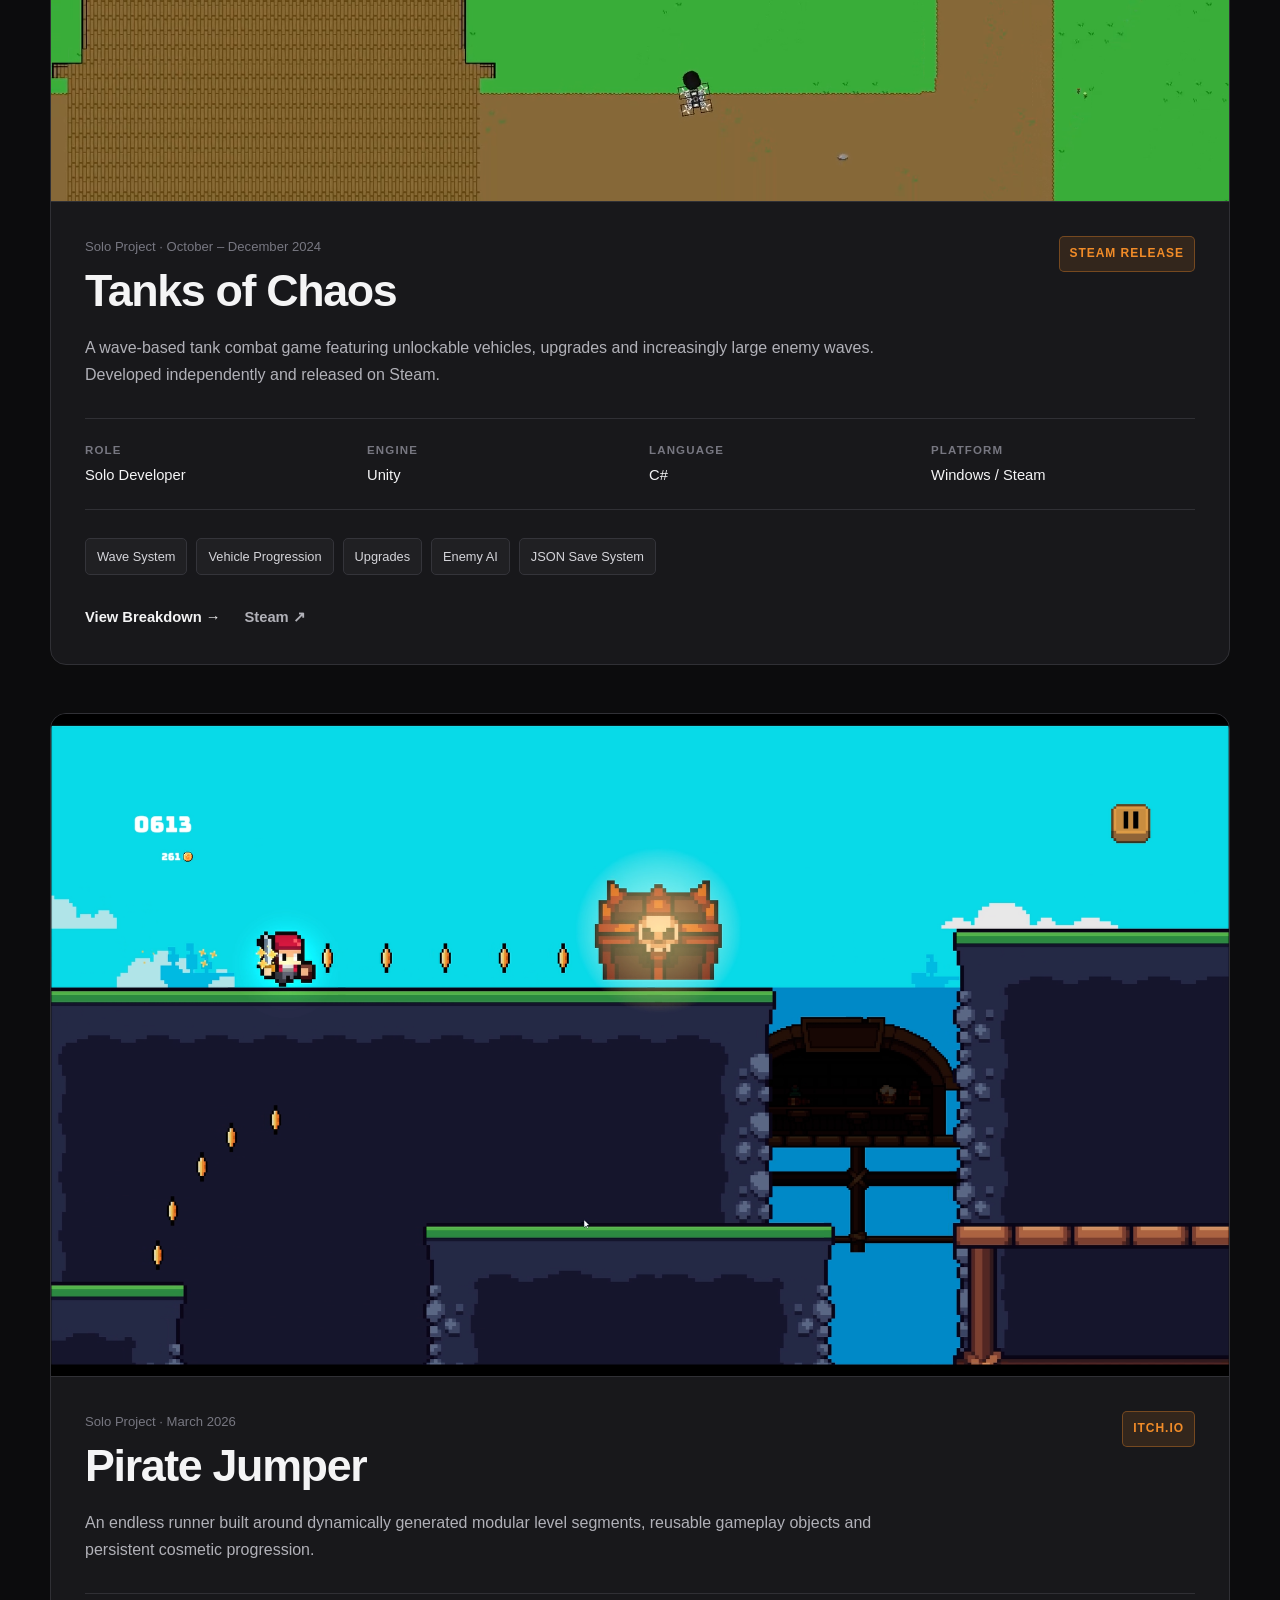
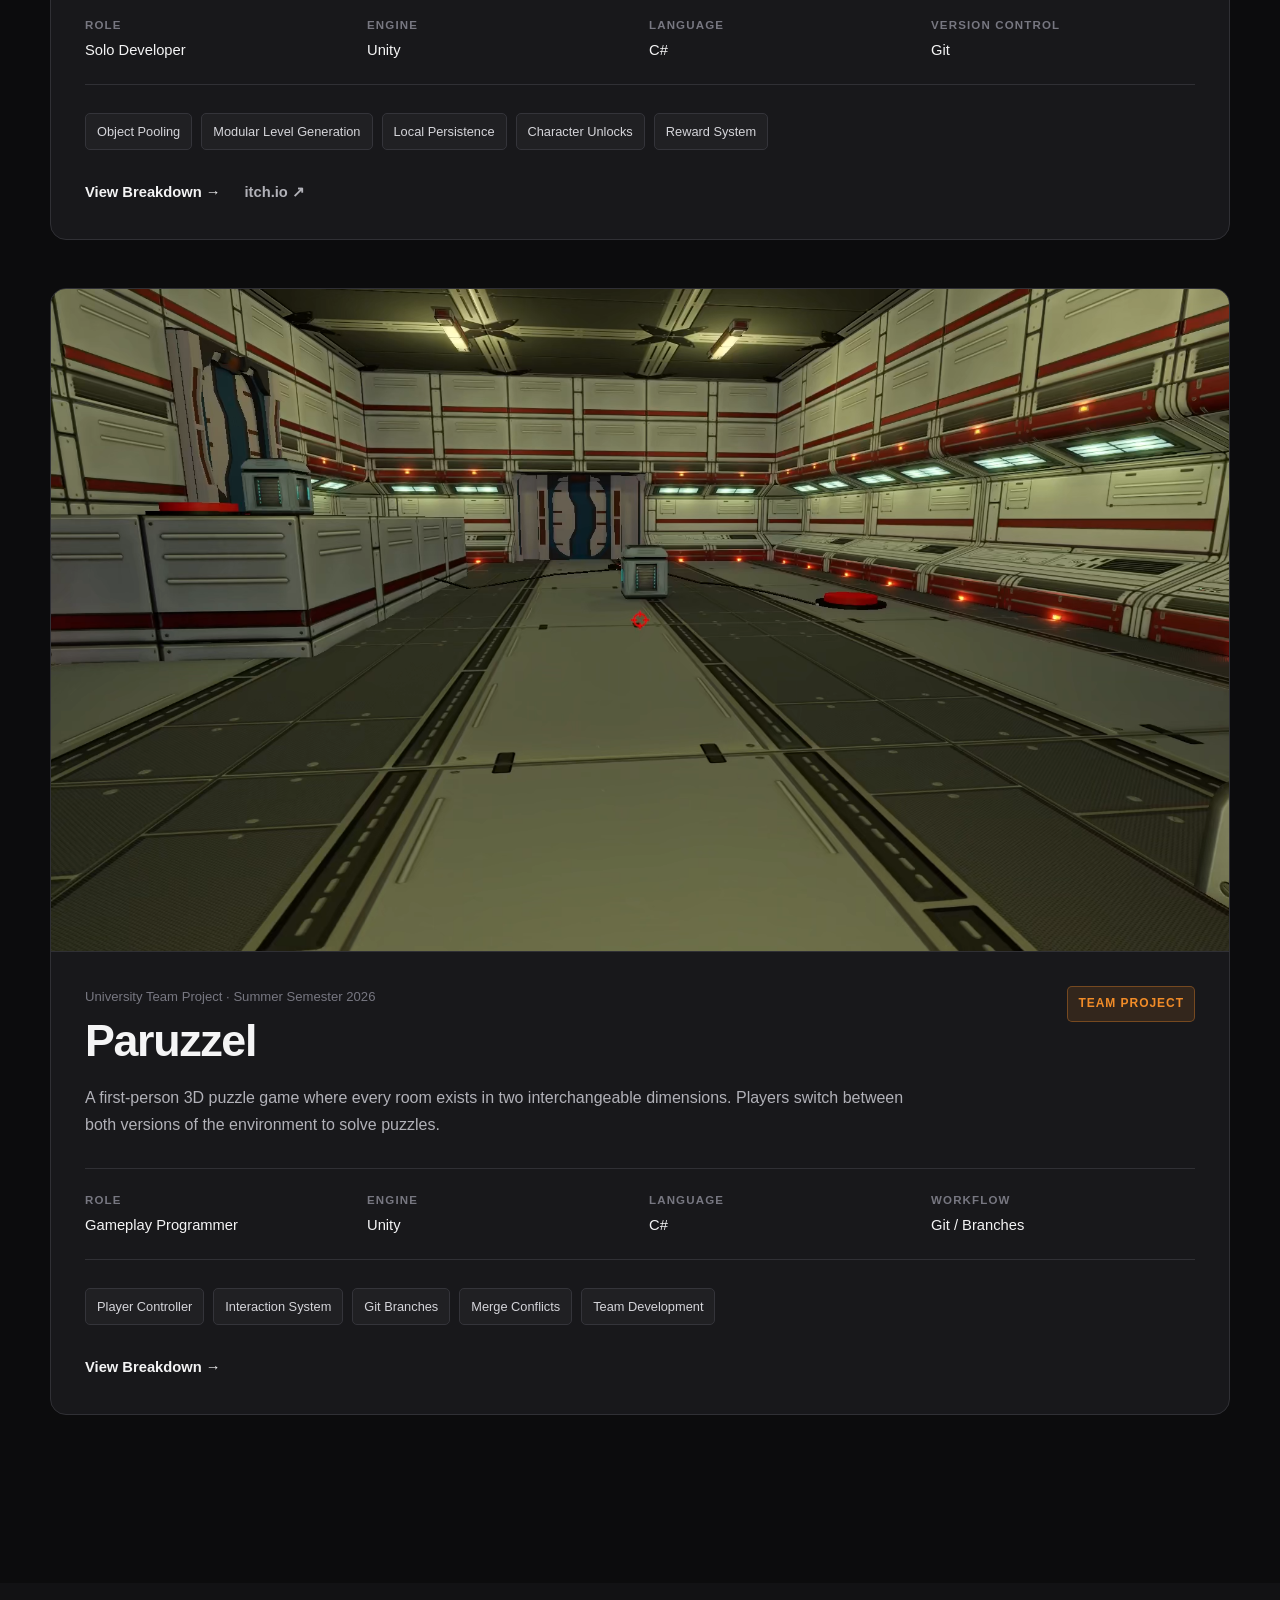
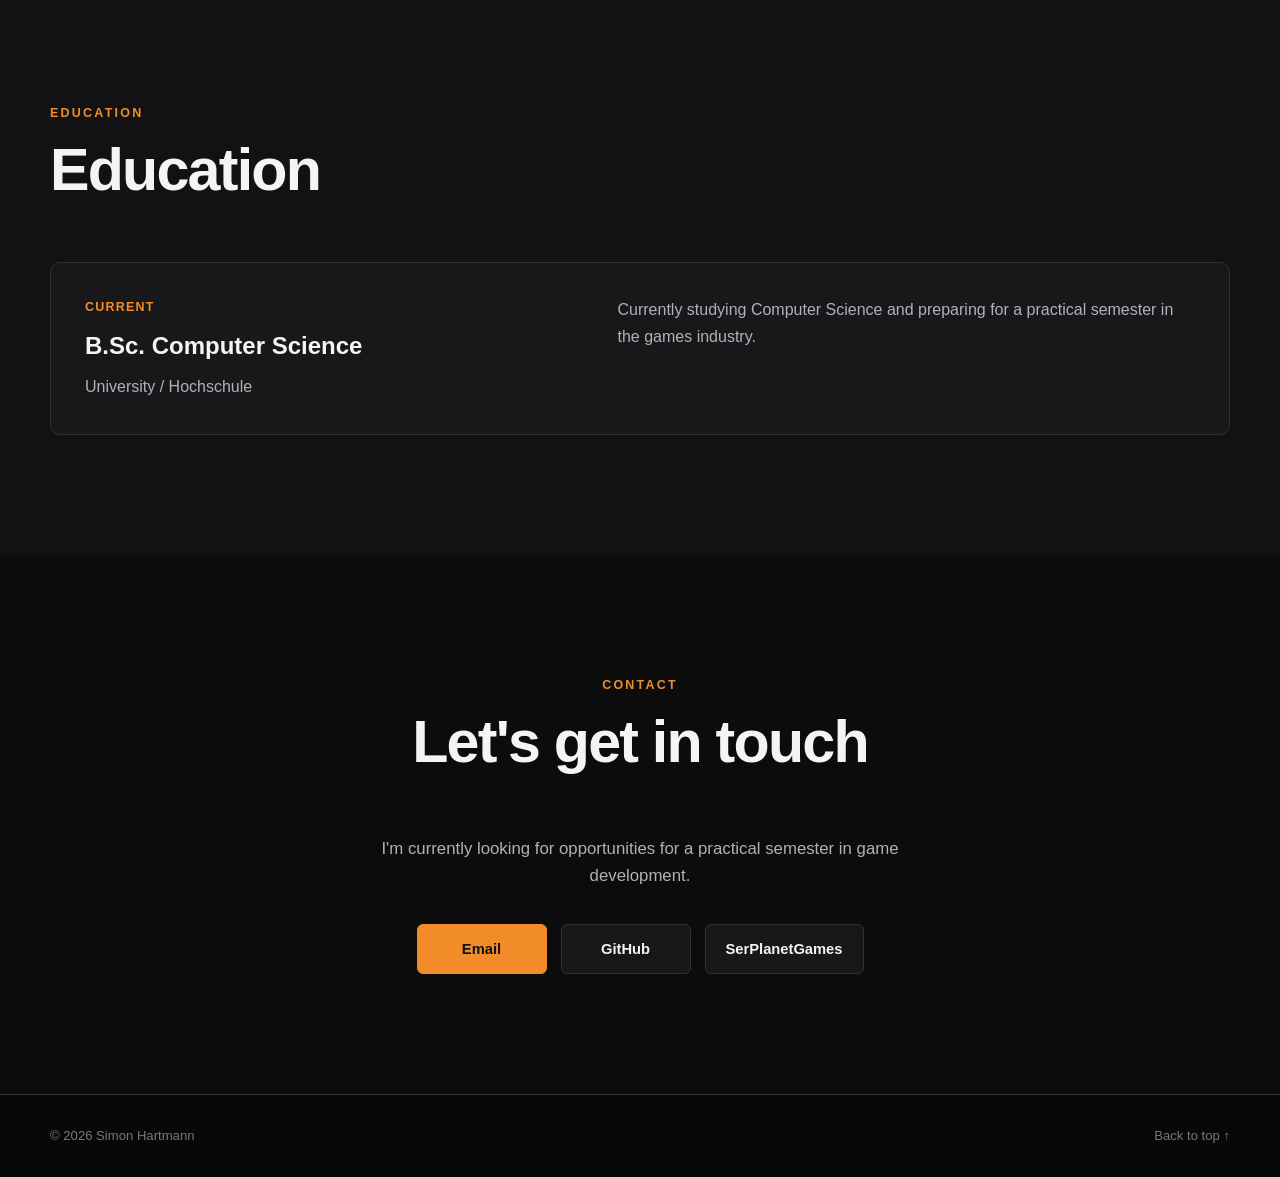
==== commit 40ea000f: "Mayor Porblems fixed" ====
--- a/index.html
+++ b/index.html
@@ -1,246 +1,437 @@
 <!DOCTYPE html>
 <html lang="en">
+
 <head>
     <meta charset="UTF-8">
-    <meta name="viewport" content="width=device-width, initial-scale=1.0">
+
+    <meta
+        name="viewport"
+        content="width=device-width, initial-scale=1.0"
+    >
 
     <title>Simon Hartmann | Game Developer</title>
+
     <meta
         name="description"
         content="Game development portfolio of Simon Hartmann, Computer Science student and Unity developer."
     >
 
-    <link rel="stylesheet" href="css/style.css">
+    <link
+        rel="stylesheet"
+        href="css/style.css"
+    >
 </head>
 
+
 <body>
+
 
     <!-- =========================
          HEADER / NAVIGATION
     ========================== -->
+
     <header class="site-header">
+
         <div class="container nav-container">
 
-            <a class="logo" href="#home">
+            <a
+                class="logo"
+                href="#home"
+            >
                 Simon Hartmann
             </a>
 
+
             <nav class="main-nav">
-                <a href="#about">About</a>
-                <a href="#skills">Skills</a>
-                <a href="#projects">Projects</a>
-                <a href="#education">Education</a>
-                <a href="#contact">Contact</a>
+
+                <a href="#about">
+                    About
+                </a>
+
+                <a href="#skills">
+                    Skills
+                </a>
+
+                <a href="#projects">
+                    Projects
+                </a>
+
+                <a href="#education">
+                    Education
+                </a>
+
+                <a href="#contact">
+                    Contact
+                </a>
+
             </nav>
 
         </div>
+
     </header>
 
 
+
     <main>
+
 
         <!-- =========================
              HERO
         ========================== -->
-        <section id="home" class="hero">
+
+        <section
+            id="home"
+            class="hero"
+        >
 
             <div class="container hero-content">
+
 
                 <p class="section-label">
                     COMPUTER SCIENCE STUDENT · GAME DEVELOPER
                 </p>
 
+
                 <h1>
                     Simon Hartmann
                 </h1>
 
+
                 <h2 class="hero-subtitle">
                     Unity Developer focused on gameplay systems
                 </h2>
 
+
                 <p class="hero-description">
-                      Computer Science student building games and gameplay systems with Unity and C#.
+                    Computer Science student building games and gameplay systems
+                    with Unity and C#.
                 </p>
 
+
                 <p class="hero-description">
-                    Currently looking for a practical semester opportunity in game development.
+                    Currently looking for a practical semester opportunity in
+                    game development.
                 </p>
 
+
                 <div class="hero-buttons">
-                    <a class="button button-primary" href="#projects">
+
+                    <a
+                        class="button button-primary"
+                        href="#projects"
+                    >
                         View Work
                     </a>
 
-                    <!-- Add your CV later -->
-                    <a class="button button-secondary disabled-link" href="#">
+
+                    <a
+                        class="button button-secondary disabled-link"
+                        href="#"
+                    >
                         CV
                     </a>
+
                 </div>
 
+
             </div>
 
         </section>
+
 
 
         <!-- =========================
              ABOUT
         ========================== -->
-        <section id="about" class="section">
+
+        <section
+            id="about"
+            class="section"
+        >
 
             <div class="container">
 
+
                 <div class="section-heading">
-                    <p class="section-label">ABOUT</p>
-                    <h2>About Me</h2>
+
+                    <p class="section-label">
+                        ABOUT
+                    </p>
+
+                    <h2>
+                        About Me
+                    </h2>
+
                 </div>
 
+
+
                 <div class="about-grid">
 
+
                     <div class="about-intro">
+
                         <h3>
-                            I like building games from ideas
-                            into working systems.
+                            I enjoy turning game ideas into working systems.
                         </h3>
-                    </div>
-
-                    <div class="about-intro">
-                    <h3>
-                        I enjoy turning game ideas into working systems.
-                    </h3>
+
+                    </div>
+
+
+
+                    <div class="about-text">
+
+                        <p>
+                            I am a Computer Science student with a strong interest
+                            in game development. Most of my projects are built in
+                            Unity with C#, where I enjoy experimenting with gameplay
+                            mechanics and solving the technical problems behind them.
+                        </p>
+
+
+                        <p>
+                            My main interest is gameplay programming, but I also enjoy
+                            exploring areas such as AI, simulations and tools whenever
+                            a project gives me the opportunity to learn something new.
+                        </p>
+
+
+                        <p>
+                            Through solo projects and university team development,
+                            I have worked on released games, gameplay systems,
+                            version control and collaborative workflows.
+                        </p>
+
+                    </div>
+
+
                 </div>
 
-                <div class="about-text">
-
-                    <p>
-                        I am a Computer Science student with a strong interest in game development.
-                        Most of my projects are built in Unity with C#, where I enjoy experimenting
-                        with gameplay mechanics and solving the technical problems behind them.
-                    </p>
-
-                    <p>
-                        My main interest is gameplay programming, but I also enjoy exploring areas
-                        such as AI, simulations and tools whenever a project gives me the opportunity
-                        to learn something new.
-                    </p>
-
-                    <p>
-                        Through solo projects and university team development, I have worked on
-                        released games, gameplay systems, version control and collaborative workflows.
-                    </p>
-
-                </div>
-
-                </div>
 
             </div>
 
         </section>
+
 
 
         <!-- =========================
              SKILLS
         ========================== -->
-        <section id="skills" class="section section-dark">
+
+        <section
+            id="skills"
+            class="section section-dark"
+        >
 
             <div class="container">
 
+
                 <div class="section-heading">
-                    <p class="section-label">SKILLS</p>
-                    <h2>Technical Skills</h2>
+
+                    <p class="section-label">
+                        SKILLS
+                    </p>
+
+                    <h2>
+                        Technical Skills
+                    </h2>
+
                 </div>
 
+
+
                 <div class="skills-grid">
 
+
                     <div class="skill-group">
-                        <h3>Languages & Engines</h3>
+
+                        <h3>
+                            Languages & Engines
+                        </h3>
 
                         <div class="tag-list">
-                            <span class="tag">C#</span>
-                            <span class="tag">Unity</span>
-                            <span class="tag">Unity 2D</span>
-                            <span class="tag">Unity 3D</span>
-                        </div>
-                    </div>
+
+                            <span class="tag">
+                                C#
+                            </span>
+
+                            <span class="tag">
+                                Unity
+                            </span>
+
+                            <span class="tag">
+                                Unity 2D
+                            </span>
+
+                            <span class="tag">
+                                Unity 3D
+                            </span>
+
+                        </div>
+
+                    </div>
+
 
 
                     <div class="skill-group">
-                        <h3>Gameplay Systems</h3>
+
+                        <h3>
+                            Gameplay Systems
+                        </h3>
 
                         <div class="tag-list">
-                            <span class="tag">Gameplay Programming</span>
-                            <span class="tag">Player Controllers</span>
-                            <span class="tag">Interaction Systems</span>
-                            <span class="tag">Progression Systems</span>
-                            <span class="tag">Basic Enemy AI</span>
-                        </div>
-                    </div>
+
+                            <span class="tag">
+                                Gameplay Programming
+                            </span>
+
+                            <span class="tag">
+                                Player Controllers
+                            </span>
+
+                            <span class="tag">
+                                Interaction Systems
+                            </span>
+
+                            <span class="tag">
+                                Progression Systems
+                            </span>
+
+                            <span class="tag">
+                                Basic Enemy AI
+                            </span>
+
+                        </div>
+
+                    </div>
+
 
 
                     <div class="skill-group">
-                        <h3>Technical Systems</h3>
+
+                        <h3>
+                            Technical Systems
+                        </h3>
 
                         <div class="tag-list">
-                            <span class="tag">Object Pooling</span>
-                            <span class="tag">JSON Persistence</span>
-                            <span class="tag">Modular Level Generation</span>
-                            <span class="tag">Wave Systems</span>
-                        </div>
-                    </div>
+
+                            <span class="tag">
+                                Object Pooling
+                            </span>
+
+                            <span class="tag">
+                                JSON Persistence
+                            </span>
+
+                            <span class="tag">
+                                Modular Level Generation
+                            </span>
+
+                            <span class="tag">
+                                Wave Systems
+                            </span>
+
+                        </div>
+
+                    </div>
+
 
 
                     <div class="skill-group">
-                        <h3>Workflow</h3>
+
+                        <h3>
+                            Workflow
+                        </h3>
 
                         <div class="tag-list">
-                            <span class="tag">Git</span>
-                            <span class="tag">Feature Branches</span>
-                            <span class="tag">Merge Conflicts</span>
-                            <span class="tag">Team Development</span>
-                        </div>
-                    </div>
+
+                            <span class="tag">
+                                Git
+                            </span>
+
+                            <span class="tag">
+                                Feature Branches
+                            </span>
+
+                            <span class="tag">
+                                Merge Conflicts
+                            </span>
+
+                            <span class="tag">
+                                Team Development
+                            </span>
+
+                        </div>
+
+                    </div>
+
 
                 </div>
 
+
             </div>
 
         </section>
+
 
 
         <!-- =========================
              PROJECTS
         ========================== -->
-        <section id="projects" class="section">
+
+        <section
+            id="projects"
+            class="section"
+        >
 
             <div class="container">
 
+
                 <div class="section-heading">
-                    <p class="section-label">PROJECTS</p>
-                    <h2>Selected Work</h2>
+
+                    <p class="section-label">
+                        PROJECTS
+                    </p>
+
+                    <h2>
+                        Selected Work
+                    </h2>
 
                     <p class="section-description">
                         A selection of solo and university projects focusing on
                         gameplay programming, technical systems and game development.
                     </p>
+
                 </div>
+
 
 
                 <!-- =========================
                      TANKS OF CHAOS
                 ========================== -->
+
                 <article class="project-card">
 
+
                     <div class="project-media">
+
                         <img
                             src="images/tanks-of-chaos/cover.png"
                             alt="Tanks of Chaos gameplay screenshot"
                         >
-                    </div>
+
+                    </div>
+
+
 
                     <div class="project-body">
 
+
                         <div class="project-header">
 
-                            <div>
+
+                            <div>
+
                                 <p class="project-type">
                                     Solo Project · October – December 2024
                                 </p>
@@ -248,53 +439,110 @@
                                 <h3>
                                     Tanks of Chaos
                                 </h3>
-                            </div>
+
+                            </div>
+
 
                             <span class="project-status">
                                 Steam Release
                             </span>
 
-                        </div>
+
+                        </div>
+
+
 
                         <p class="project-description">
-                            A wave-based tank combat game featuring unlockable vehicles,
-                            upgrades, persistent progression and increasingly large enemy
-                            waves. Developed independently and released on Steam.
+                            A wave-based tank combat game featuring unlockable
+                            vehicles, upgrades and increasingly large enemy waves.
+                            Developed independently and released on Steam.
                         </p>
 
 
+
                         <div class="project-info-grid">
 
-                            <div>
-                                <span class="info-label">Role</span>
-                                <span class="info-value">Solo Developer</span>
-                            </div>
-
-                            <div>
-                                <span class="info-label">Engine</span>
-                                <span class="info-value">Unity</span>
-                            </div>
-
-                            <div>
-                                <span class="info-label">Language</span>
-                                <span class="info-value">C#</span>
-                            </div>
-
-                            <div>
-                                <span class="info-label">Platform</span>
-                                <span class="info-value">Windows / Steam</span>
-                            </div>
-
-                        </div>
+
+                            <div>
+
+                                <span class="info-label">
+                                    Role
+                                </span>
+
+                                <span class="info-value">
+                                    Solo Developer
+                                </span>
+
+                            </div>
+
+
+                            <div>
+
+                                <span class="info-label">
+                                    Engine
+                                </span>
+
+                                <span class="info-value">
+                                    Unity
+                                </span>
+
+                            </div>
+
+
+                            <div>
+
+                                <span class="info-label">
+                                    Language
+                                </span>
+
+                                <span class="info-value">
+                                    C#
+                                </span>
+
+                            </div>
+
+
+                            <div>
+
+                                <span class="info-label">
+                                    Platform
+                                </span>
+
+                                <span class="info-value">
+                                    Windows / Steam
+                                </span>
+
+                            </div>
+
+
+                        </div>
+
 
 
                         <div class="project-tags">
-                            <span class="tag">JSON Save System</span>
-                            <span class="tag">Wave System</span>
-                            <span class="tag">Vehicle Progression</span>
-                            <span class="tag">Upgrades</span>
-                            <span class="tag">Enemy AI</span>
-                        </div>
+
+                            <span class="tag">
+                                Wave System
+                            </span>
+
+                            <span class="tag">
+                                Vehicle Progression
+                            </span>
+
+                            <span class="tag">
+                                Upgrades
+                            </span>
+
+                            <span class="tag">
+                                Enemy AI
+                            </span>
+
+                            <span class="tag">
+                                JSON Save System
+                            </span>
+
+                        </div>
+
 
 
                         <div class="project-links">
@@ -305,6 +553,7 @@
                             >
                                 View Breakdown →
                             </a>
+
 
                             <a
                                 class="text-link external-link"
@@ -317,28 +566,40 @@
 
                         </div>
 
-                    </div>
+
+                    </div>
+
 
                 </article>
+
 
 
                 <!-- =========================
                      PIRATE JUMPER
                 ========================== -->
+
                 <article class="project-card">
 
+
                     <div class="project-media">
+
                         <img
                             src="images/pirate-jumper/cover.png"
                             alt="Pirate Jumper gameplay screenshot"
                         >
-                    </div>
+
+                    </div>
+
+
 
                     <div class="project-body">
 
+
                         <div class="project-header">
 
-                            <div>
+
+                            <div>
+
                                 <p class="project-type">
                                     Solo Project · March 2026
                                 </p>
@@ -346,54 +607,110 @@
                                 <h3>
                                     Pirate Jumper
                                 </h3>
-                            </div>
+
+                            </div>
+
 
                             <span class="project-status">
                                 itch.io
                             </span>
 
-                        </div>
+
+                        </div>
+
 
 
                         <p class="project-description">
-                            An endless runner built around dynamically spawned modular
-                            level segments, object pooling and persistent cosmetic
-                            progression.
+                            An endless runner built around dynamically generated
+                            modular level segments, reusable gameplay objects and
+                            persistent cosmetic progression.
                         </p>
 
 
+
                         <div class="project-info-grid">
 
-                            <div>
-                                <span class="info-label">Role</span>
-                                <span class="info-value">Solo Developer</span>
-                            </div>
-
-                            <div>
-                                <span class="info-label">Engine</span>
-                                <span class="info-value">Unity</span>
-                            </div>
-
-                            <div>
-                                <span class="info-label">Language</span>
-                                <span class="info-value">C#</span>
-                            </div>
-
-                            <div>
-                                <span class="info-label">Version Control</span>
-                                <span class="info-value">Git</span>
-                            </div>
-
-                        </div>
+
+                            <div>
+
+                                <span class="info-label">
+                                    Role
+                                </span>
+
+                                <span class="info-value">
+                                    Solo Developer
+                                </span>
+
+                            </div>
+
+
+                            <div>
+
+                                <span class="info-label">
+                                    Engine
+                                </span>
+
+                                <span class="info-value">
+                                    Unity
+                                </span>
+
+                            </div>
+
+
+                            <div>
+
+                                <span class="info-label">
+                                    Language
+                                </span>
+
+                                <span class="info-value">
+                                    C#
+                                </span>
+
+                            </div>
+
+
+                            <div>
+
+                                <span class="info-label">
+                                    Version Control
+                                </span>
+
+                                <span class="info-value">
+                                    Git
+                                </span>
+
+                            </div>
+
+
+                        </div>
+
 
 
                         <div class="project-tags">
-                            <span class="tag">Object Pooling</span>
-                            <span class="tag">Modular Level Generation</span>
-                            <span class="tag">JSON Persistence</span>
-                            <span class="tag">Character Unlocks</span>
-                            <span class="tag">Reward System</span>
-                        </div>
+
+                            <span class="tag">
+                                Object Pooling
+                            </span>
+
+                            <span class="tag">
+                                Modular Level Generation
+                            </span>
+
+                            <span class="tag">
+                                Local Persistence
+                            </span>
+
+                            <span class="tag">
+                                Character Unlocks
+                            </span>
+
+                            <span class="tag">
+                                Reward System
+                            </span>
+
+                        </div>
+
 
 
                         <div class="project-links">
@@ -404,6 +721,7 @@
                             >
                                 View Breakdown →
                             </a>
+
 
                             <a
                                 class="text-link external-link"
@@ -416,28 +734,40 @@
 
                         </div>
 
-                    </div>
+
+                    </div>
+
 
                 </article>
+
 
 
                 <!-- =========================
                      PARUZZEL
                 ========================== -->
+
                 <article class="project-card">
 
+
                     <div class="project-media">
+
                         <img
                             src="images/paruzzel/cover.png"
                             alt="Paruzzel gameplay screenshot"
                         >
-                    </div>
+
+                    </div>
+
+
 
                     <div class="project-body">
 
+
                         <div class="project-header">
 
-                            <div>
+
+                            <div>
+
                                 <p class="project-type">
                                     University Team Project · Summer Semester 2026
                                 </p>
@@ -445,54 +775,110 @@
                                 <h3>
                                     Paruzzel
                                 </h3>
-                            </div>
+
+                            </div>
+
 
                             <span class="project-status">
                                 Team Project
                             </span>
 
-                        </div>
+
+                        </div>
+
 
 
                         <p class="project-description">
-                            A first-person puzzle game where every room exists in two
-                            interchangeable dimensions. Players switch between both
-                            versions of the environment to solve spatial puzzles.
+                            A first-person 3D puzzle game where every room exists
+                            in two interchangeable dimensions. Players switch between
+                            both versions of the environment to solve puzzles.
                         </p>
 
 
+
                         <div class="project-info-grid">
 
-                            <div>
-                                <span class="info-label">Role</span>
-                                <span class="info-value">Gameplay Programmer</span>
-                            </div>
-
-                            <div>
-                                <span class="info-label">Engine</span>
-                                <span class="info-value">Unity</span>
-                            </div>
-
-                            <div>
-                                <span class="info-label">Language</span>
-                                <span class="info-value">C#</span>
-                            </div>
-
-                            <div>
-                                <span class="info-label">Workflow</span>
-                                <span class="info-value">Git / Branches</span>
-                            </div>
-
-                        </div>
+
+                            <div>
+
+                                <span class="info-label">
+                                    Role
+                                </span>
+
+                                <span class="info-value">
+                                    Gameplay Programmer
+                                </span>
+
+                            </div>
+
+
+                            <div>
+
+                                <span class="info-label">
+                                    Engine
+                                </span>
+
+                                <span class="info-value">
+                                    Unity
+                                </span>
+
+                            </div>
+
+
+                            <div>
+
+                                <span class="info-label">
+                                    Language
+                                </span>
+
+                                <span class="info-value">
+                                    C#
+                                </span>
+
+                            </div>
+
+
+                            <div>
+
+                                <span class="info-label">
+                                    Workflow
+                                </span>
+
+                                <span class="info-value">
+                                    Git / Branches
+                                </span>
+
+                            </div>
+
+
+                        </div>
+
 
 
                         <div class="project-tags">
-                            <span class="tag">Player Controller</span>
-                            <span class="tag">Interaction System</span>
-                            <span class="tag">Git Branches</span>
-                            <span class="tag">Merge Conflicts</span>
-                            <span class="tag">Team Development</span>
-                        </div>
+
+                            <span class="tag">
+                                Player Controller
+                            </span>
+
+                            <span class="tag">
+                                Interaction System
+                            </span>
+
+                            <span class="tag">
+                                Git Branches
+                            </span>
+
+                            <span class="tag">
+                                Merge Conflicts
+                            </span>
+
+                            <span class="tag">
+                                Team Development
+                            </span>
+
+                        </div>
+
 
 
                         <div class="project-links">
@@ -506,31 +892,50 @@
 
                         </div>
 
-                    </div>
+
+                    </div>
+
 
                 </article>
 
+
             </div>
 
         </section>
+
 
 
         <!-- =========================
              EDUCATION
         ========================== -->
-        <section id="education" class="section section-dark">
+
+        <section
+            id="education"
+            class="section section-dark"
+        >
 
             <div class="container">
 
+
                 <div class="section-heading">
-                    <p class="section-label">EDUCATION</p>
-                    <h2>Education</h2>
+
+                    <p class="section-label">
+                        EDUCATION
+                    </p>
+
+                    <h2>
+                        Education
+                    </h2>
+
                 </div>
 
 
+
                 <div class="education-card">
 
+
                     <div>
+
                         <p class="education-date">
                             Current
                         </p>
@@ -542,33 +947,54 @@
                         <p class="education-place">
                             University / Hochschule
                         </p>
-                    </div>
+
+                    </div>
+
+
 
                     <div class="education-description">
+
                         <p>
                             Currently studying Computer Science and preparing for a
                             practical semester in the games industry.
                         </p>
-                    </div>
+
+                    </div>
+
 
                 </div>
 
+
             </div>
 
         </section>
+
 
 
         <!-- =========================
              CONTACT
         ========================== -->
-        <section id="contact" class="section contact-section">
+
+        <section
+            id="contact"
+            class="section contact-section"
+        >
 
             <div class="container">
 
+
                 <div class="section-heading">
-                    <p class="section-label">CONTACT</p>
-                    <h2>Let's get in touch</h2>
+
+                    <p class="section-label">
+                        CONTACT
+                    </p>
+
+                    <h2>
+                        Let's get in touch
+                    </h2>
+
                 </div>
+
 
 
                 <p class="contact-description">
@@ -577,7 +1003,9 @@
                 </p>
 
 
+
                 <div class="contact-links">
+
 
                     <a
                         class="button button-primary"
@@ -585,6 +1013,7 @@
                     >
                         Email
                     </a>
+
 
                     <a
                         class="button button-secondary"
@@ -595,6 +1024,7 @@
                         GitHub
                     </a>
 
+
                     <a
                         class="button button-secondary"
                         href="https://serplanetgames.itch.io/"
@@ -604,18 +1034,23 @@
                         SerPlanetGames
                     </a>
 
+
                 </div>
 
+
             </div>
 
         </section>
 
+
     </main>
+
 
 
     <!-- =========================
          FOOTER
     ========================== -->
+
     <footer class="site-footer">
 
         <div class="container footer-content">
@@ -632,5 +1067,7 @@
 
     </footer>
 
+
 </body>
+
 </html>
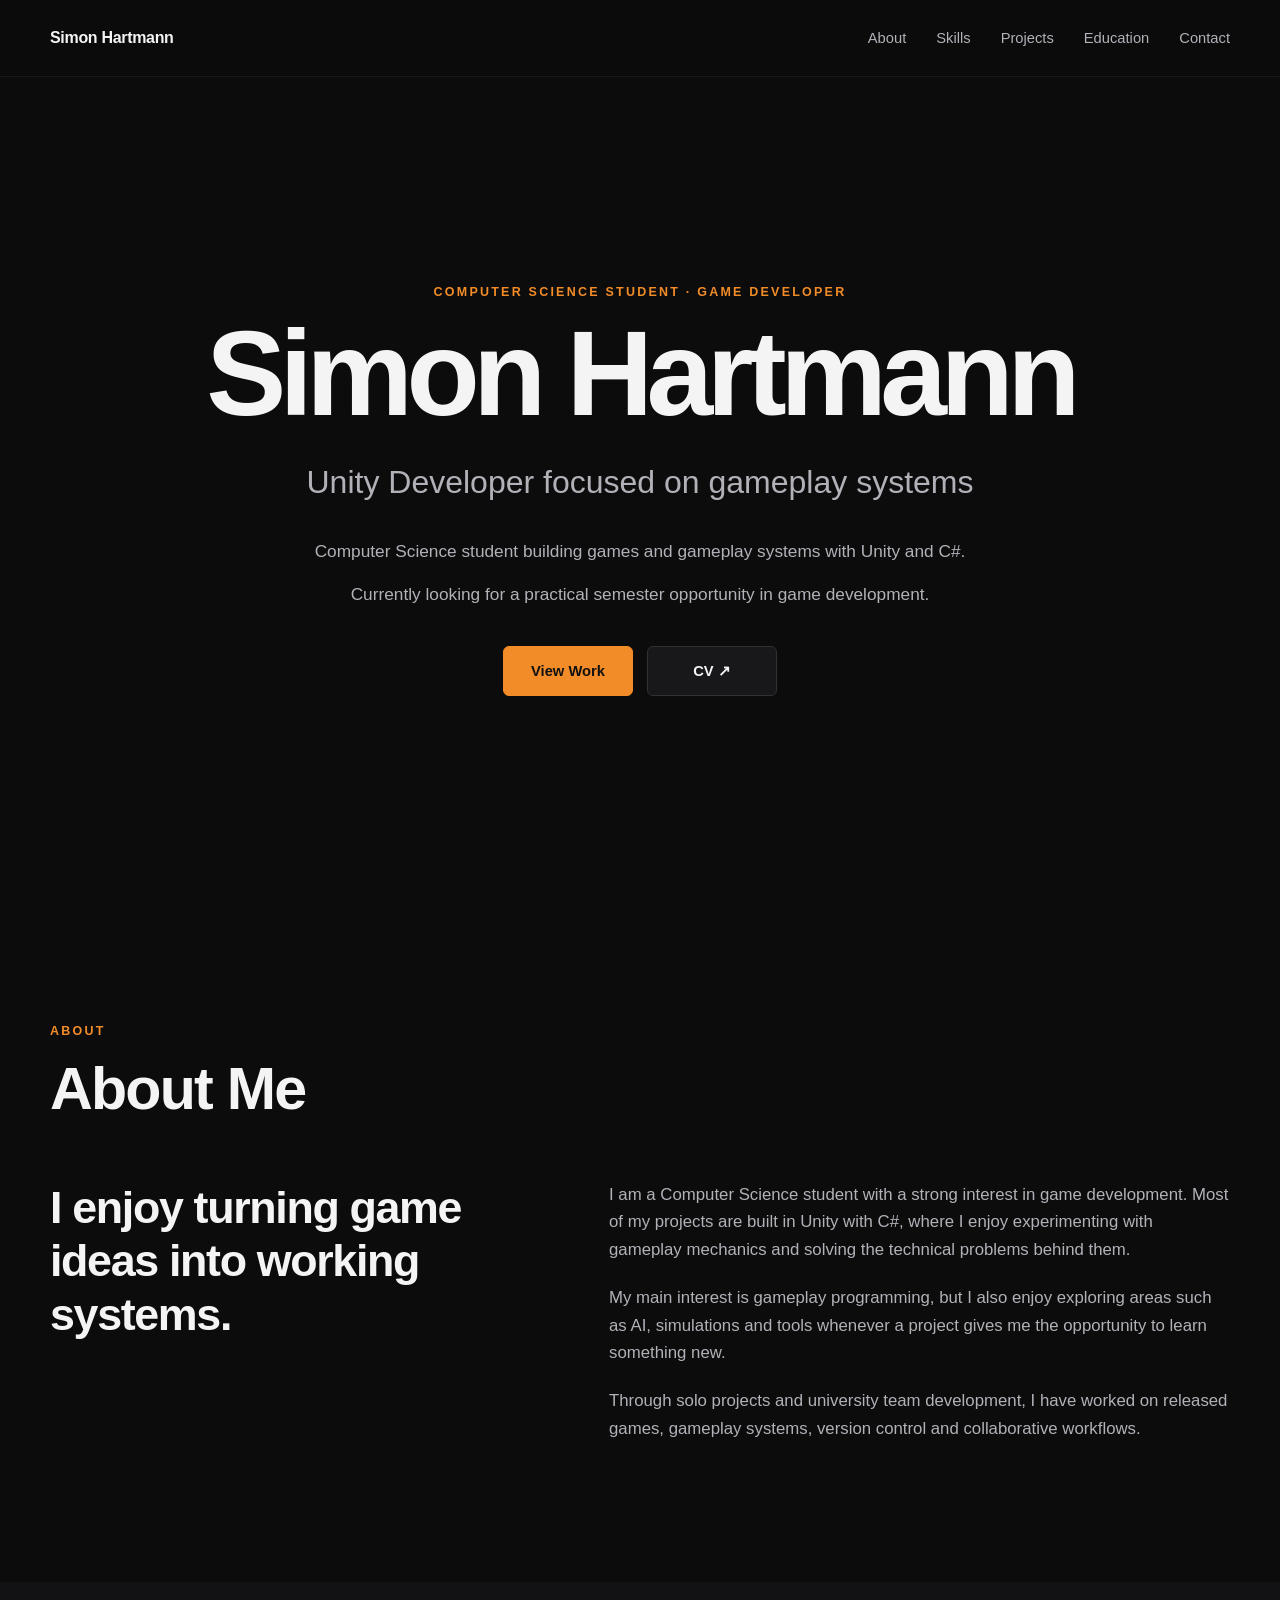
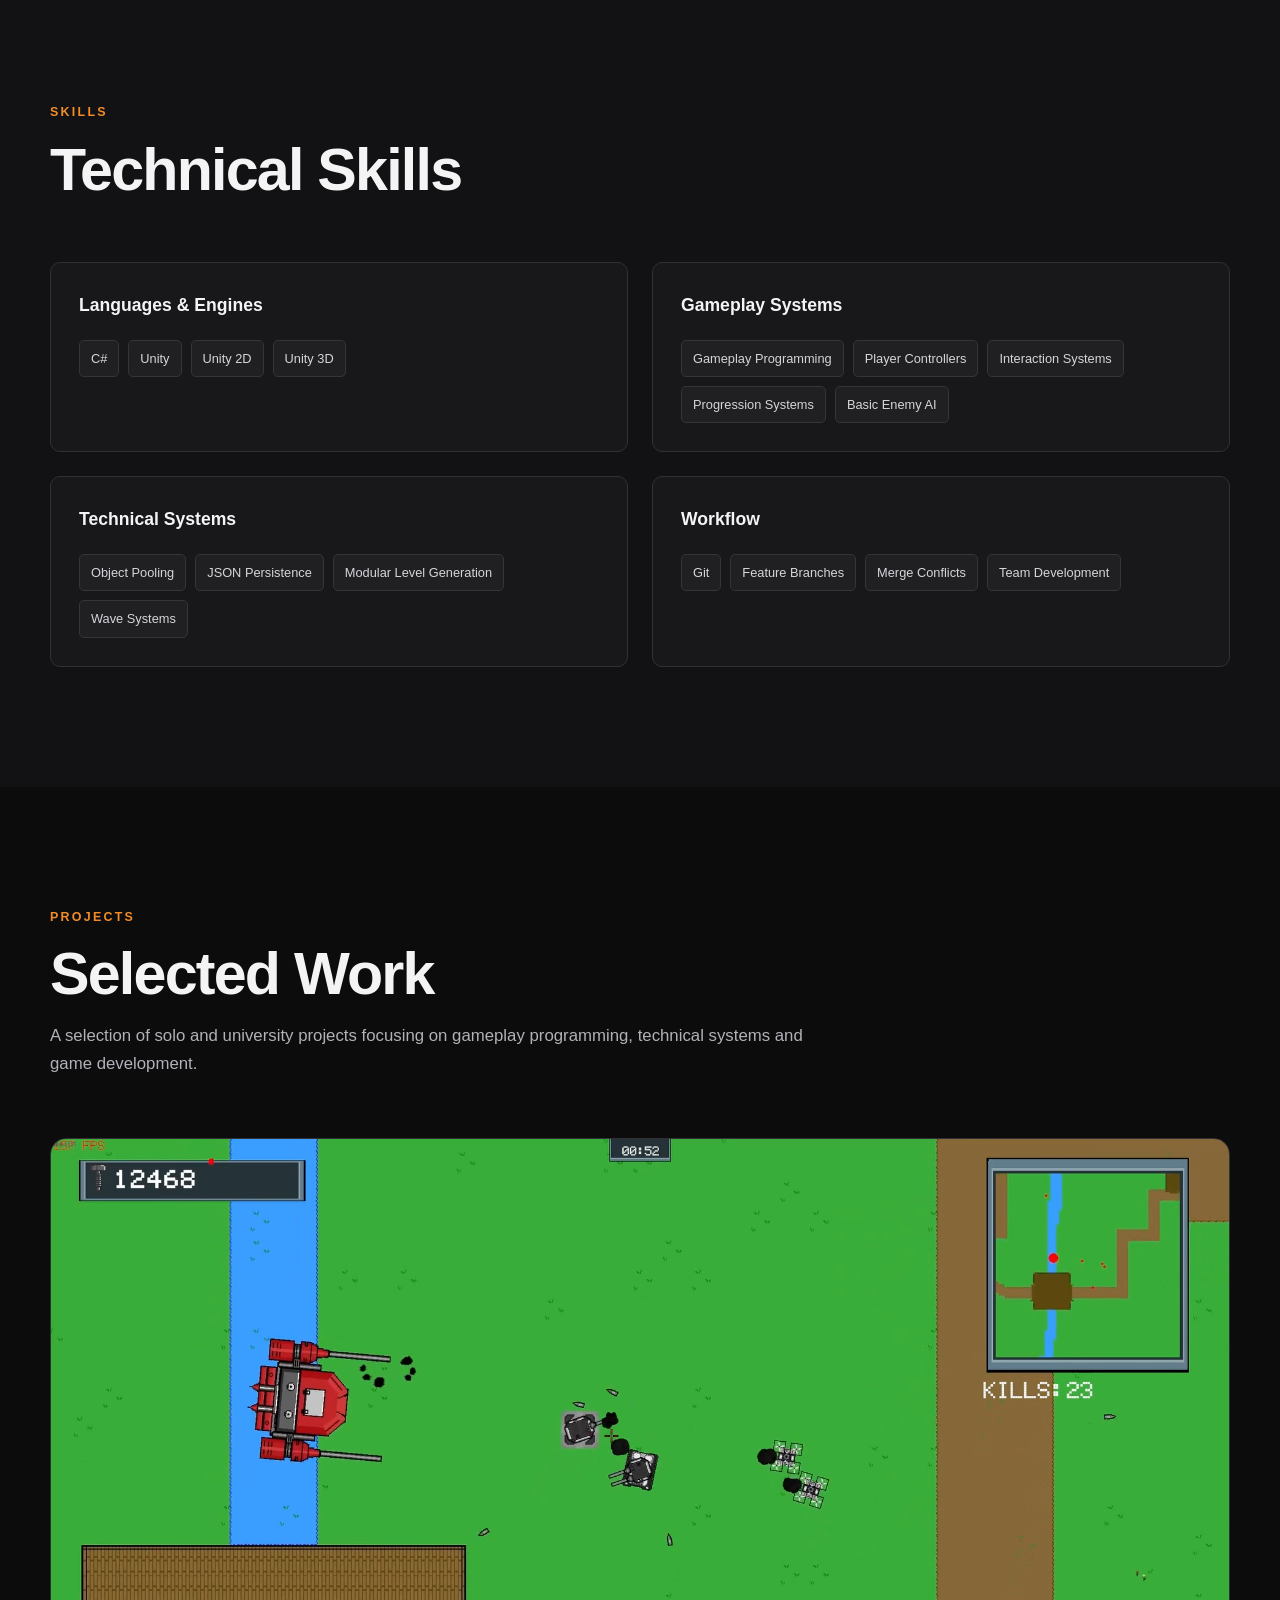
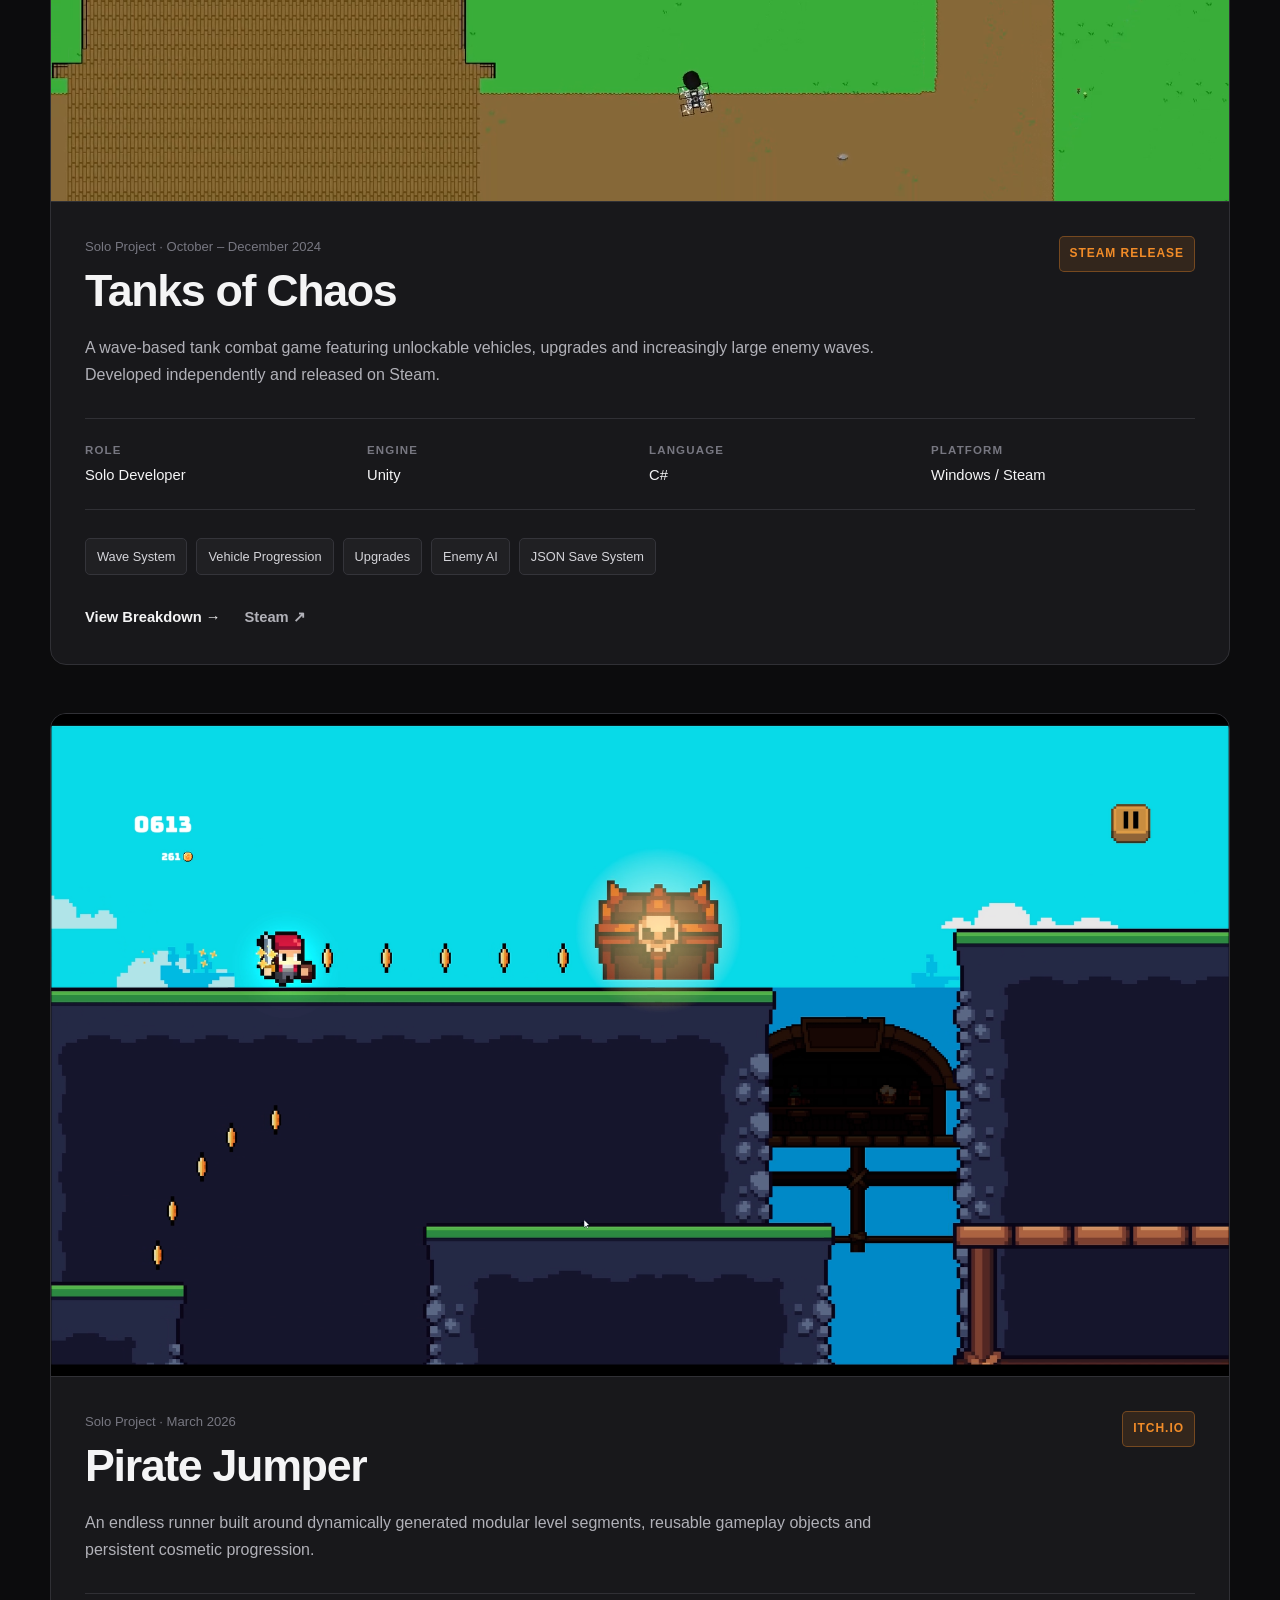
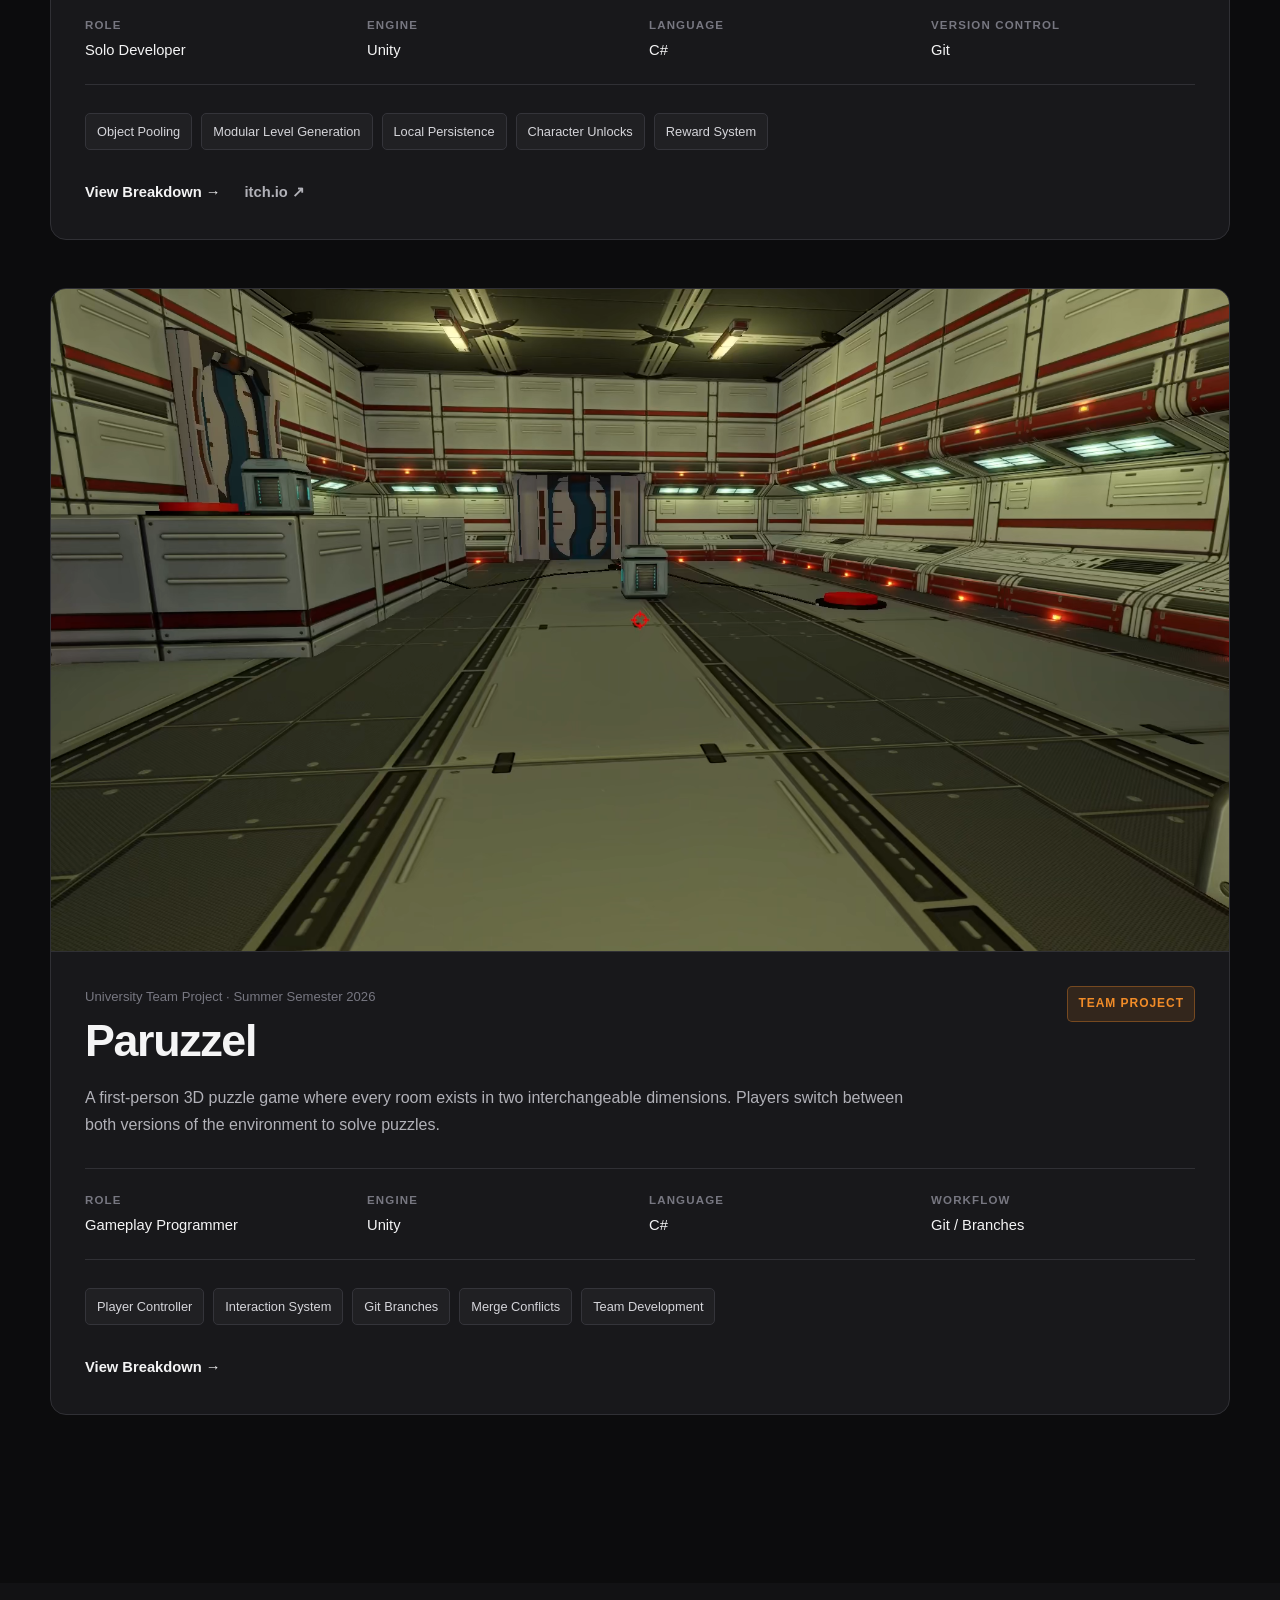
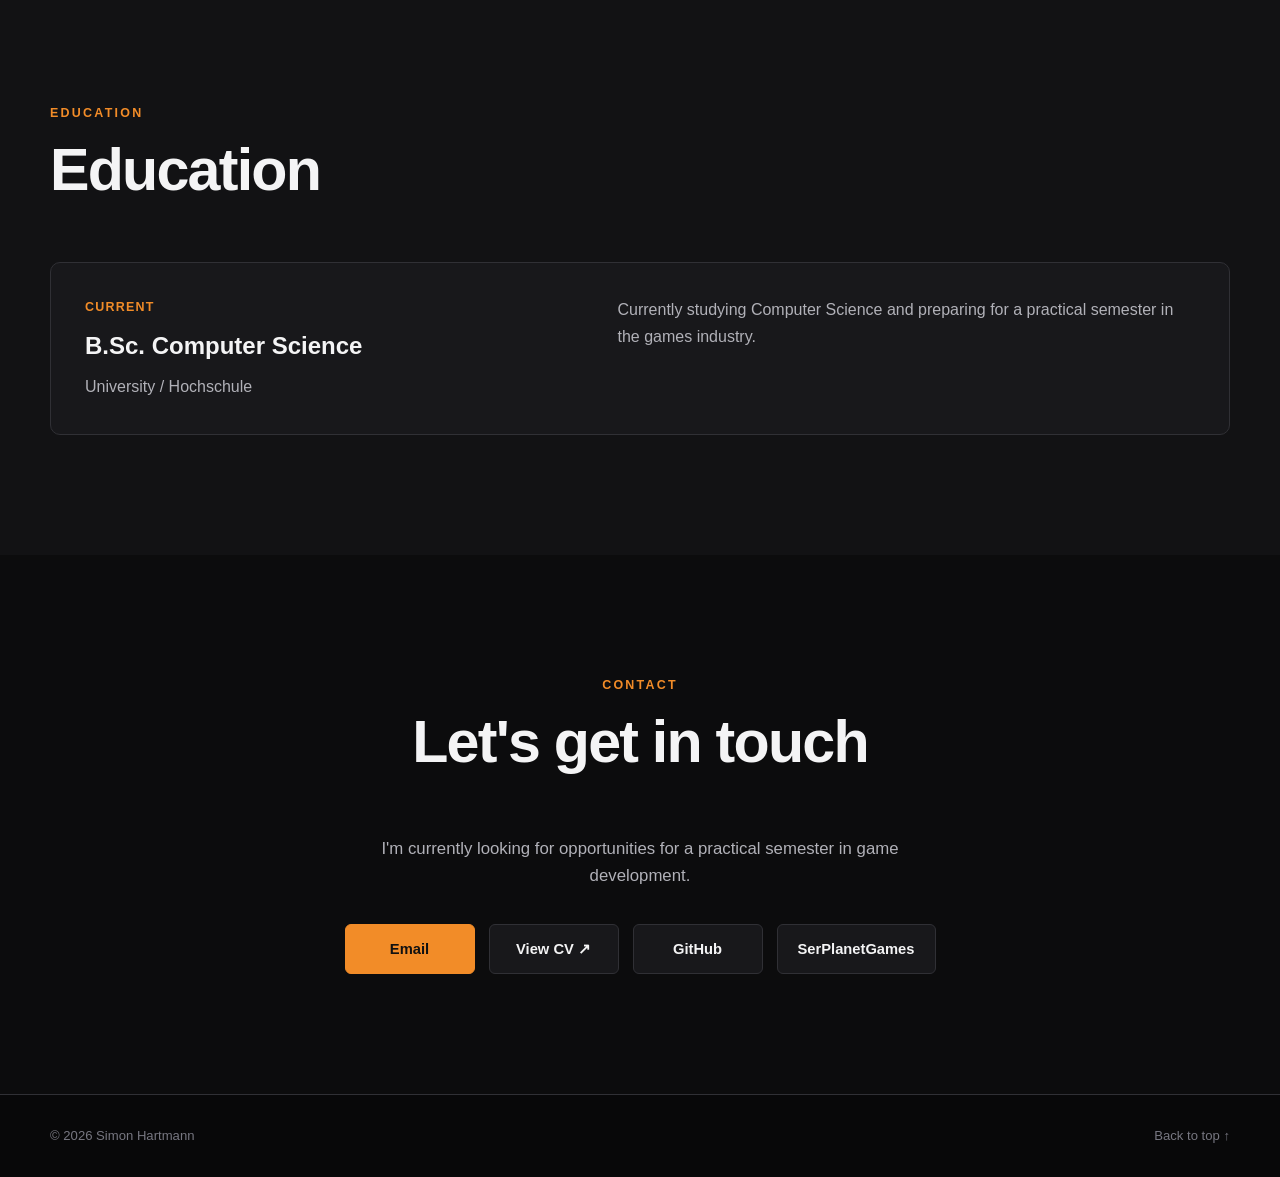
==== commit 6e786efd: "Add CV to portfolio" ====
--- a/index.html
+++ b/index.html
@@ -125,10 +125,12 @@
 
 
                     <a
-                        class="button button-secondary disabled-link"
-                        href="#"
+                    class="button button-secondary"
+                    href="documents/Simon_Hartmann_CV.pdf"
+                    target="_blank"
+                    rel="noopener noreferrer"
                     >
-                        CV
+                        CV ↗
                     </a>
 
                 </div>
@@ -1014,6 +1016,15 @@
                         Email
                     </a>
 
+                    <a
+                    class="button button-secondary"
+                    href="documents/Simon_Hartmann_CV.pdf"
+                    target="_blank"
+                    rel="noopener noreferrer"
+                    >
+                        View CV ↗
+                    </a>
+
 
                     <a
                         class="button button-secondary"
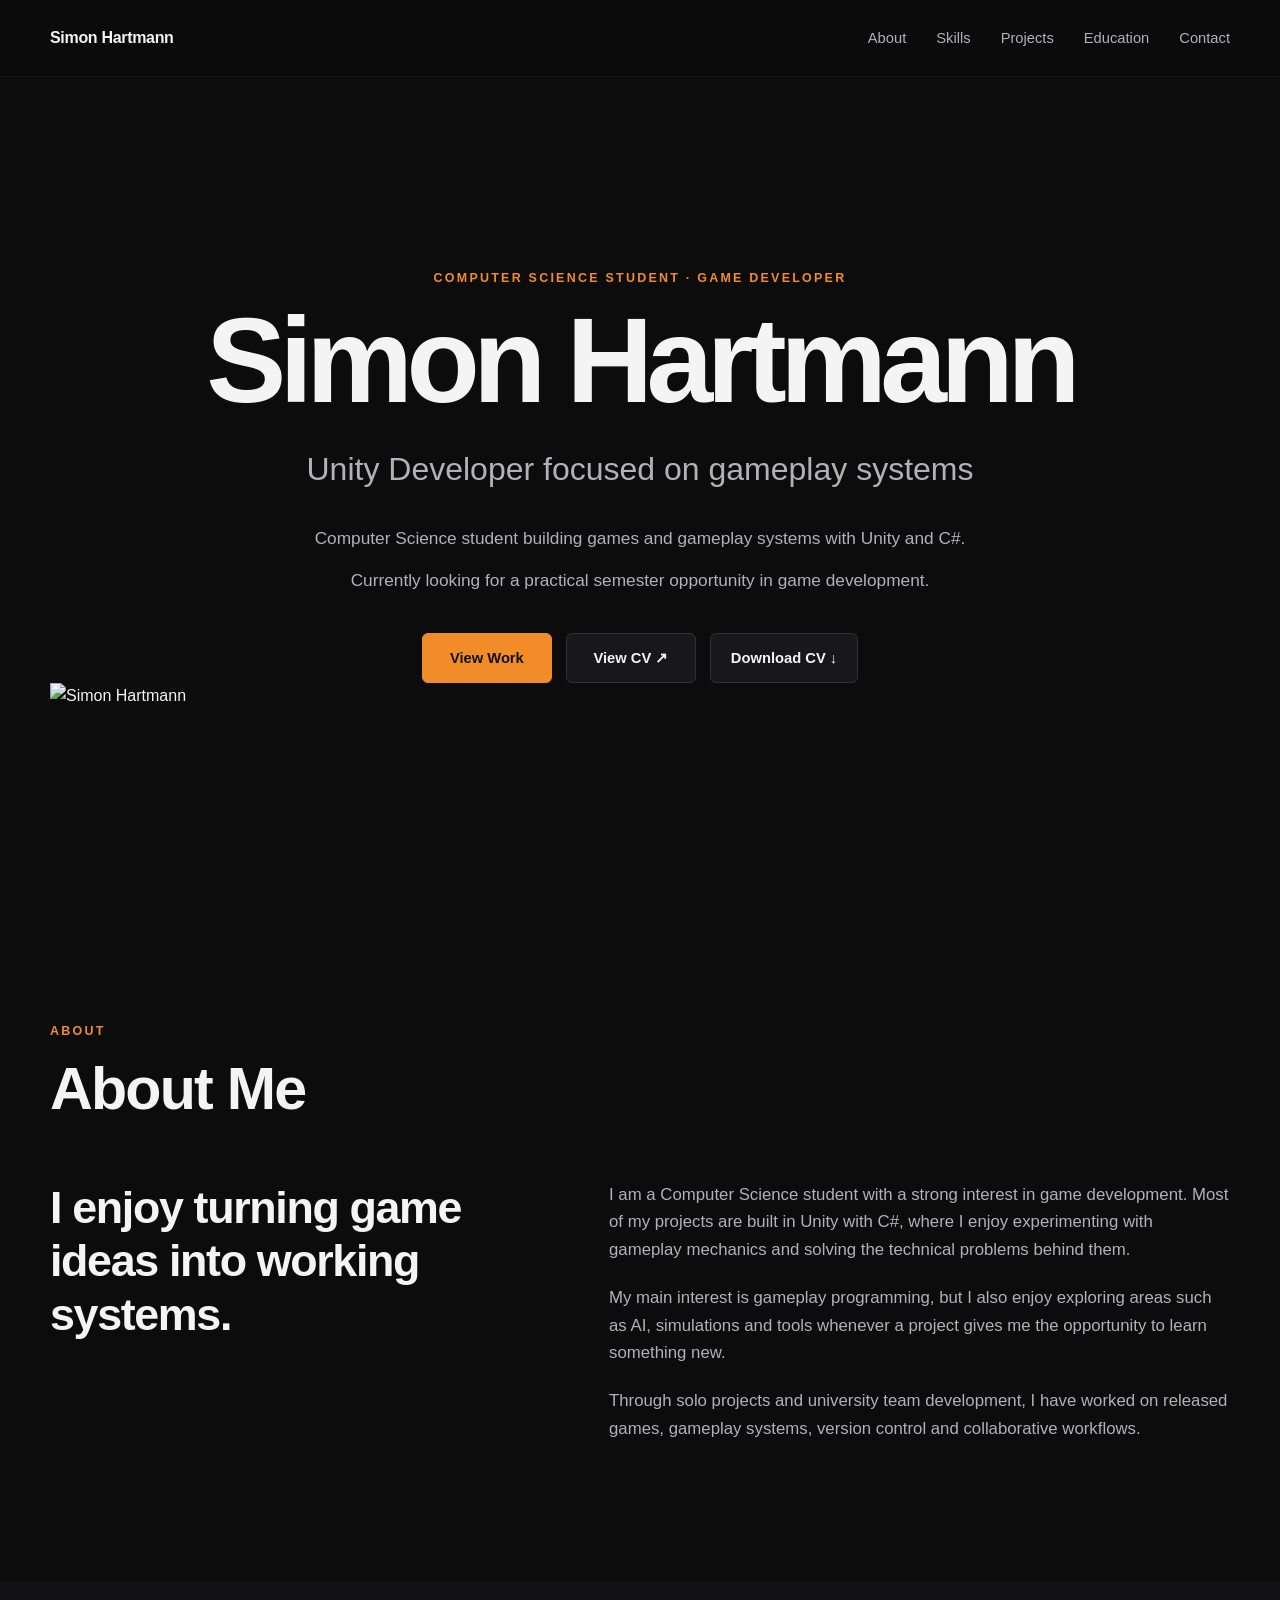
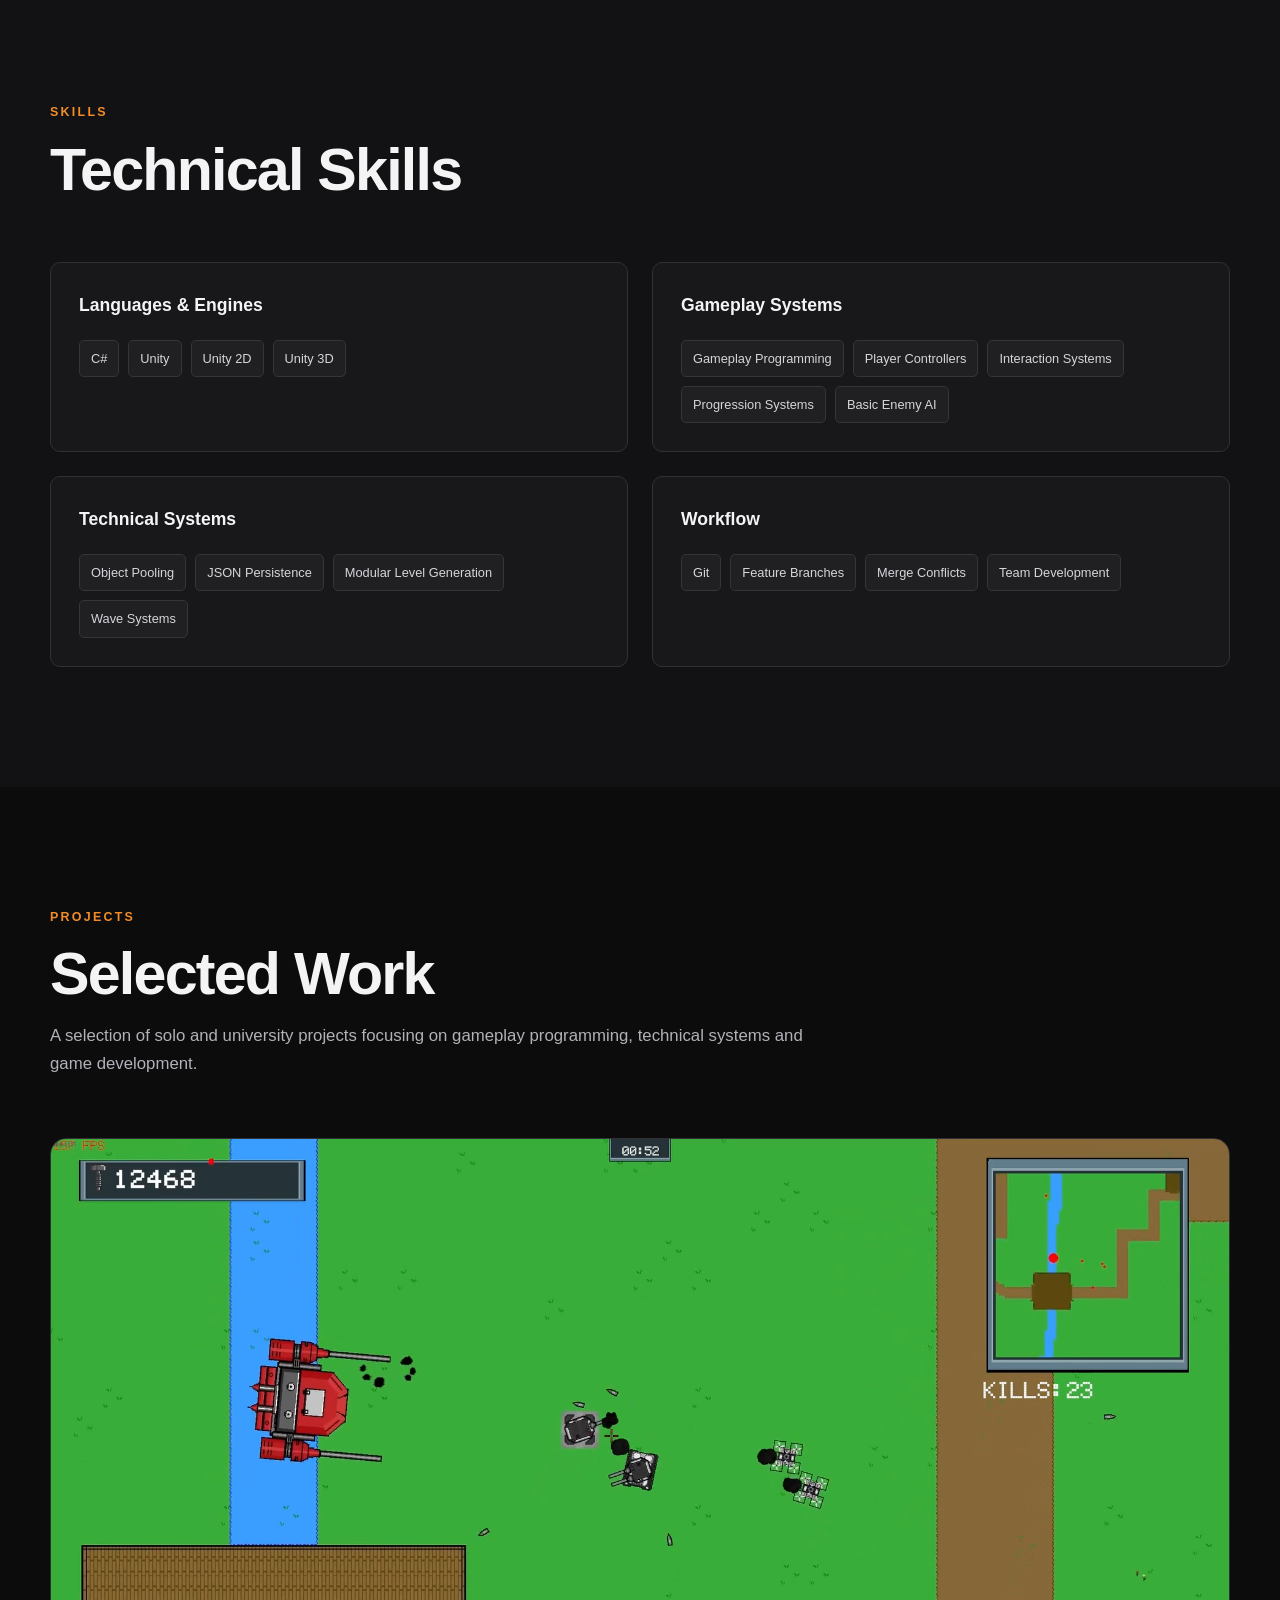
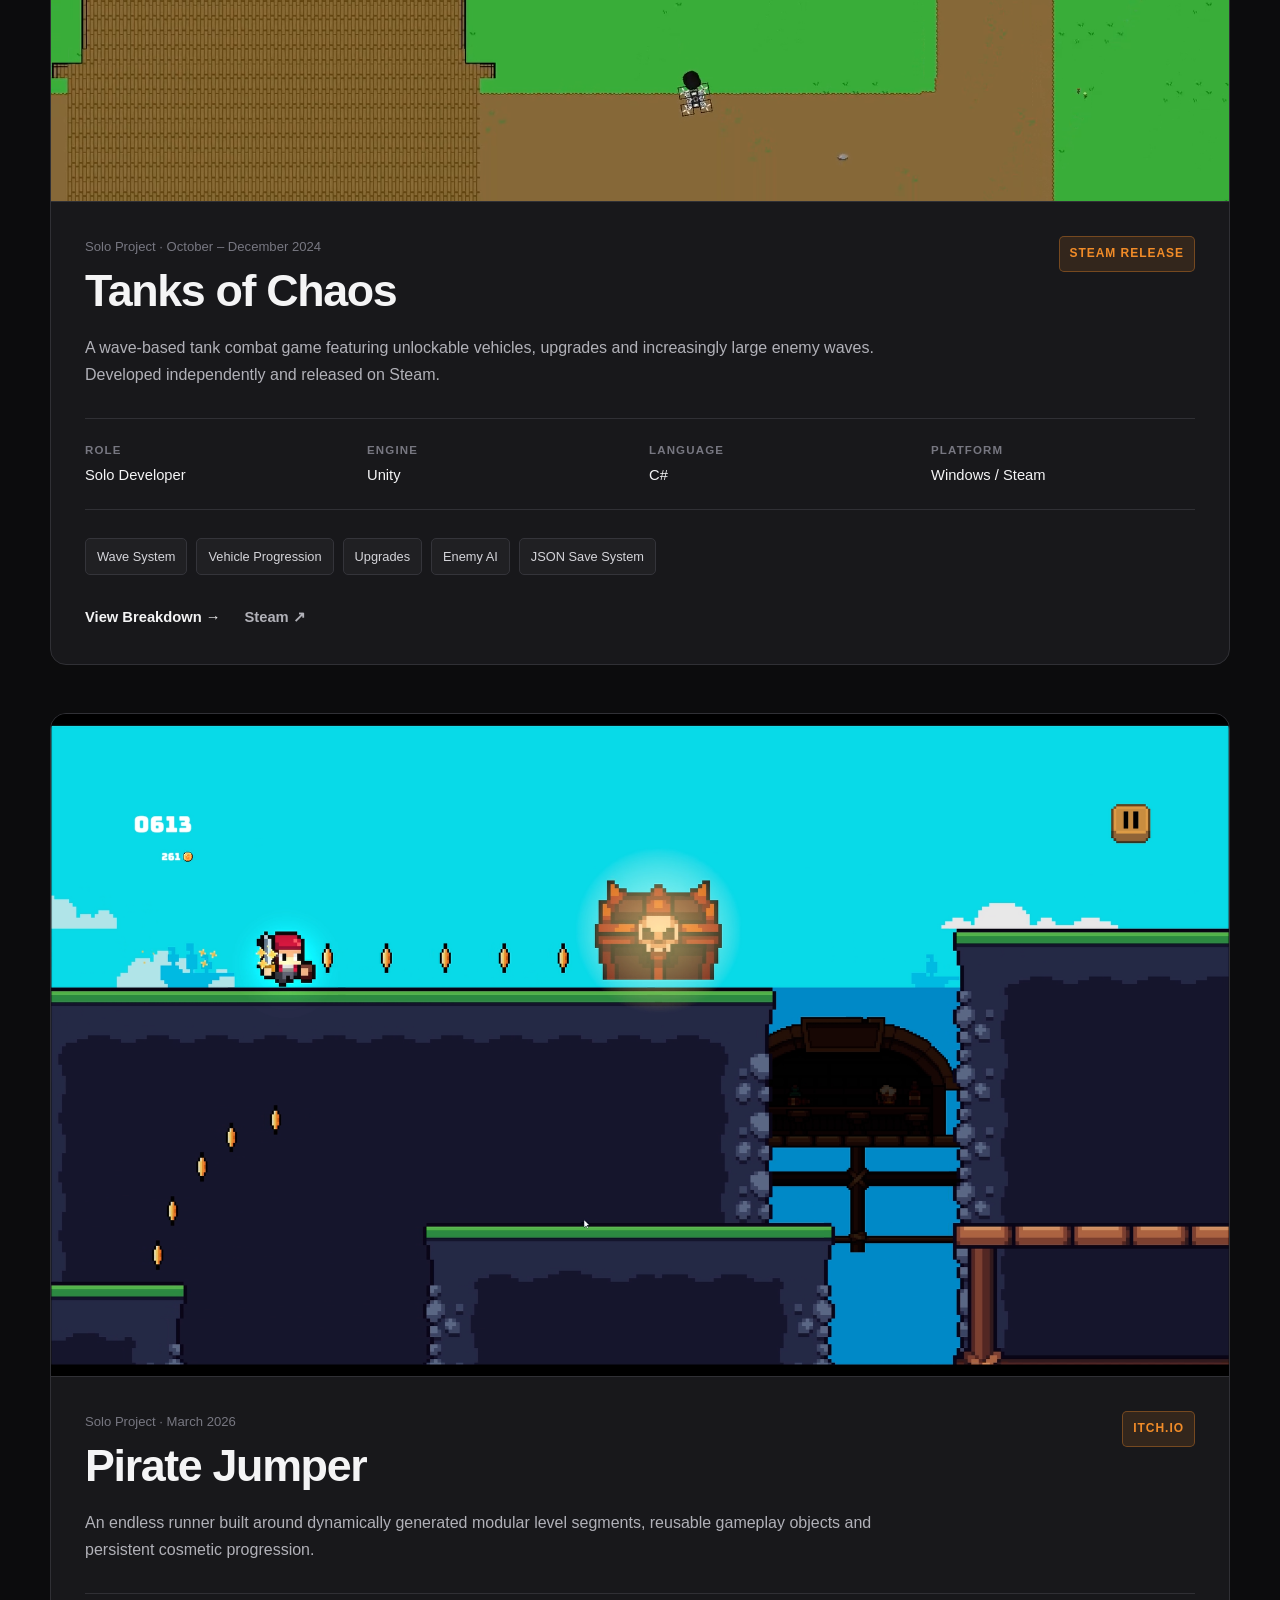
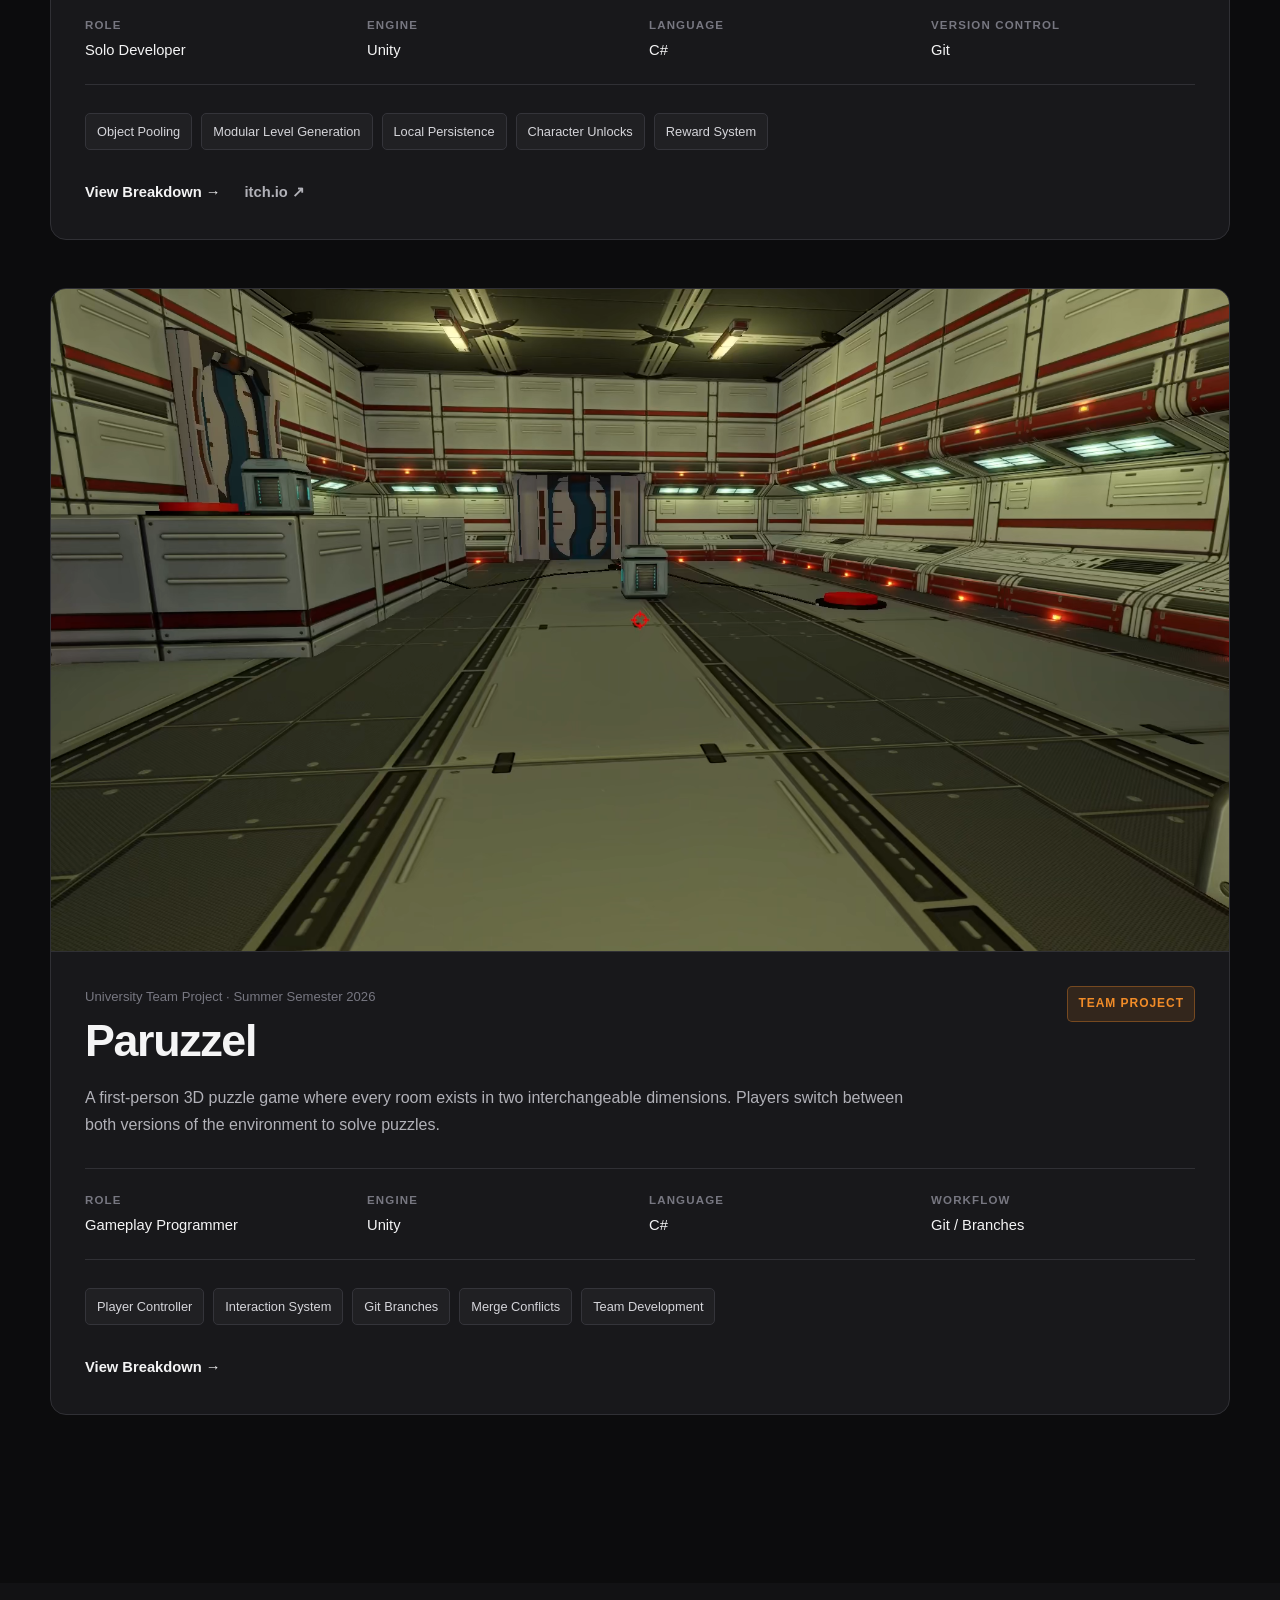
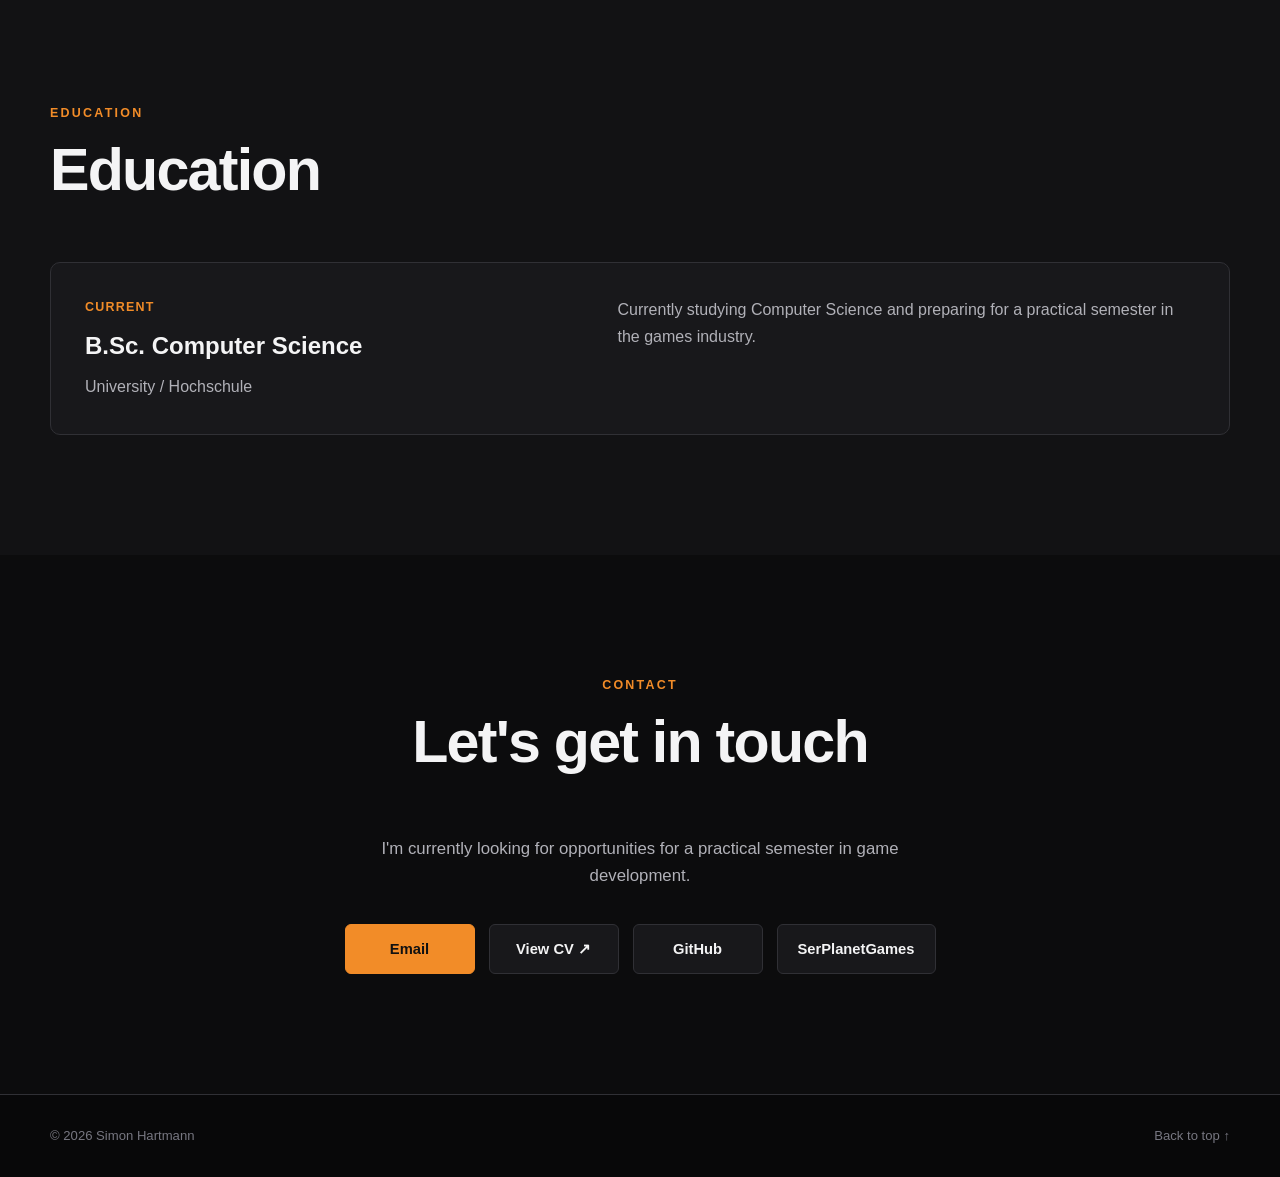
==== commit 03b16a06: "Images Added and CV Updated" ====
--- a/index.html
+++ b/index.html
@@ -80,65 +80,89 @@
         ========================== -->
 
         <section
-            id="home"
-            class="hero"
-        >
-
-            <div class="container hero-content">
-
-
-                <p class="section-label">
-                    COMPUTER SCIENCE STUDENT · GAME DEVELOPER
-                </p>
-
-
-                <h1>
-                    Simon Hartmann
-                </h1>
-
-
-                <h2 class="hero-subtitle">
-                    Unity Developer focused on gameplay systems
-                </h2>
-
-
-                <p class="hero-description">
-                    Computer Science student building games and gameplay systems
-                    with Unity and C#.
-                </p>
-
-
-                <p class="hero-description">
-                    Currently looking for a practical semester opportunity in
-                    game development.
-                </p>
-
-
-                <div class="hero-buttons">
-
-                    <a
-                        class="button button-primary"
-                        href="#projects"
-                    >
-                        View Work
-                    </a>
-
-
-                    <a
+    id="home"
+    class="hero"
+>
+
+    <div class="container hero-layout">
+
+
+        <div class="hero-content">
+
+            <p class="section-label">
+                COMPUTER SCIENCE STUDENT · GAME DEVELOPER
+            </p>
+
+
+            <h1>
+                Simon Hartmann
+            </h1>
+
+
+            <h2 class="hero-subtitle">
+                Unity Developer focused on gameplay systems
+            </h2>
+
+
+            <p class="hero-description">
+                Computer Science student building games and gameplay systems
+                with Unity and C#.
+            </p>
+
+
+            <p class="hero-description">
+                Currently looking for a practical semester opportunity in
+                game development.
+            </p>
+
+
+            <div class="hero-buttons">
+
+                <a
+                    class="button button-primary"
+                    href="#projects"
+                >
+                    View Work
+                </a>
+
+
+                <a
                     class="button button-secondary"
                     href="documents/Simon_Hartmann_CV.pdf"
                     target="_blank"
                     rel="noopener noreferrer"
-                    >
-                        CV ↗
-                    </a>
-
-                </div>
-
+                >
+                    View CV ↗
+                </a>
+
+
+                <a
+                    class="button button-secondary"
+                    href="documents/Simon_Hartmann_CV.pdf"
+                    download="Simon_Hartmann_CV.pdf"
+                >
+                    Download CV ↓
+                </a>
 
             </div>
 
-        </section>
+        </div>
+
+
+
+        <div class="hero-image">
+
+            <img
+                src="images/SimonHartmann_Nature.jpg"
+                alt="Simon Hartmann"
+            >
+
+        </div>
+
+
+    </div>
+
+</section>
 
 
 
--- a/css/style.css
+++ b/css/style.css
@@ -1871,6 +1871,31 @@
         align-self: flex-start;
     }
 
+    .hero-layout {
+    display: grid;
+    grid-template-columns: minmax(0, 1.2fr) minmax(280px, 0.8fr);
+    align-items: center;
+    gap: 64px;
+    }
+
+    .hero-content {
+        max-width: 720px;
+    }
+
+    .hero-image {
+        display: flex;
+        justify-content: flex-end;
+    }
+
+    .hero-image img {
+        width: 100%;
+        max-width: 380px;
+        aspect-ratio: 4 / 5;
+        object-fit: cover;
+        border-radius: var(--radius-large);
+        border: 1px solid var(--border);
+    }
+
 
 }
 
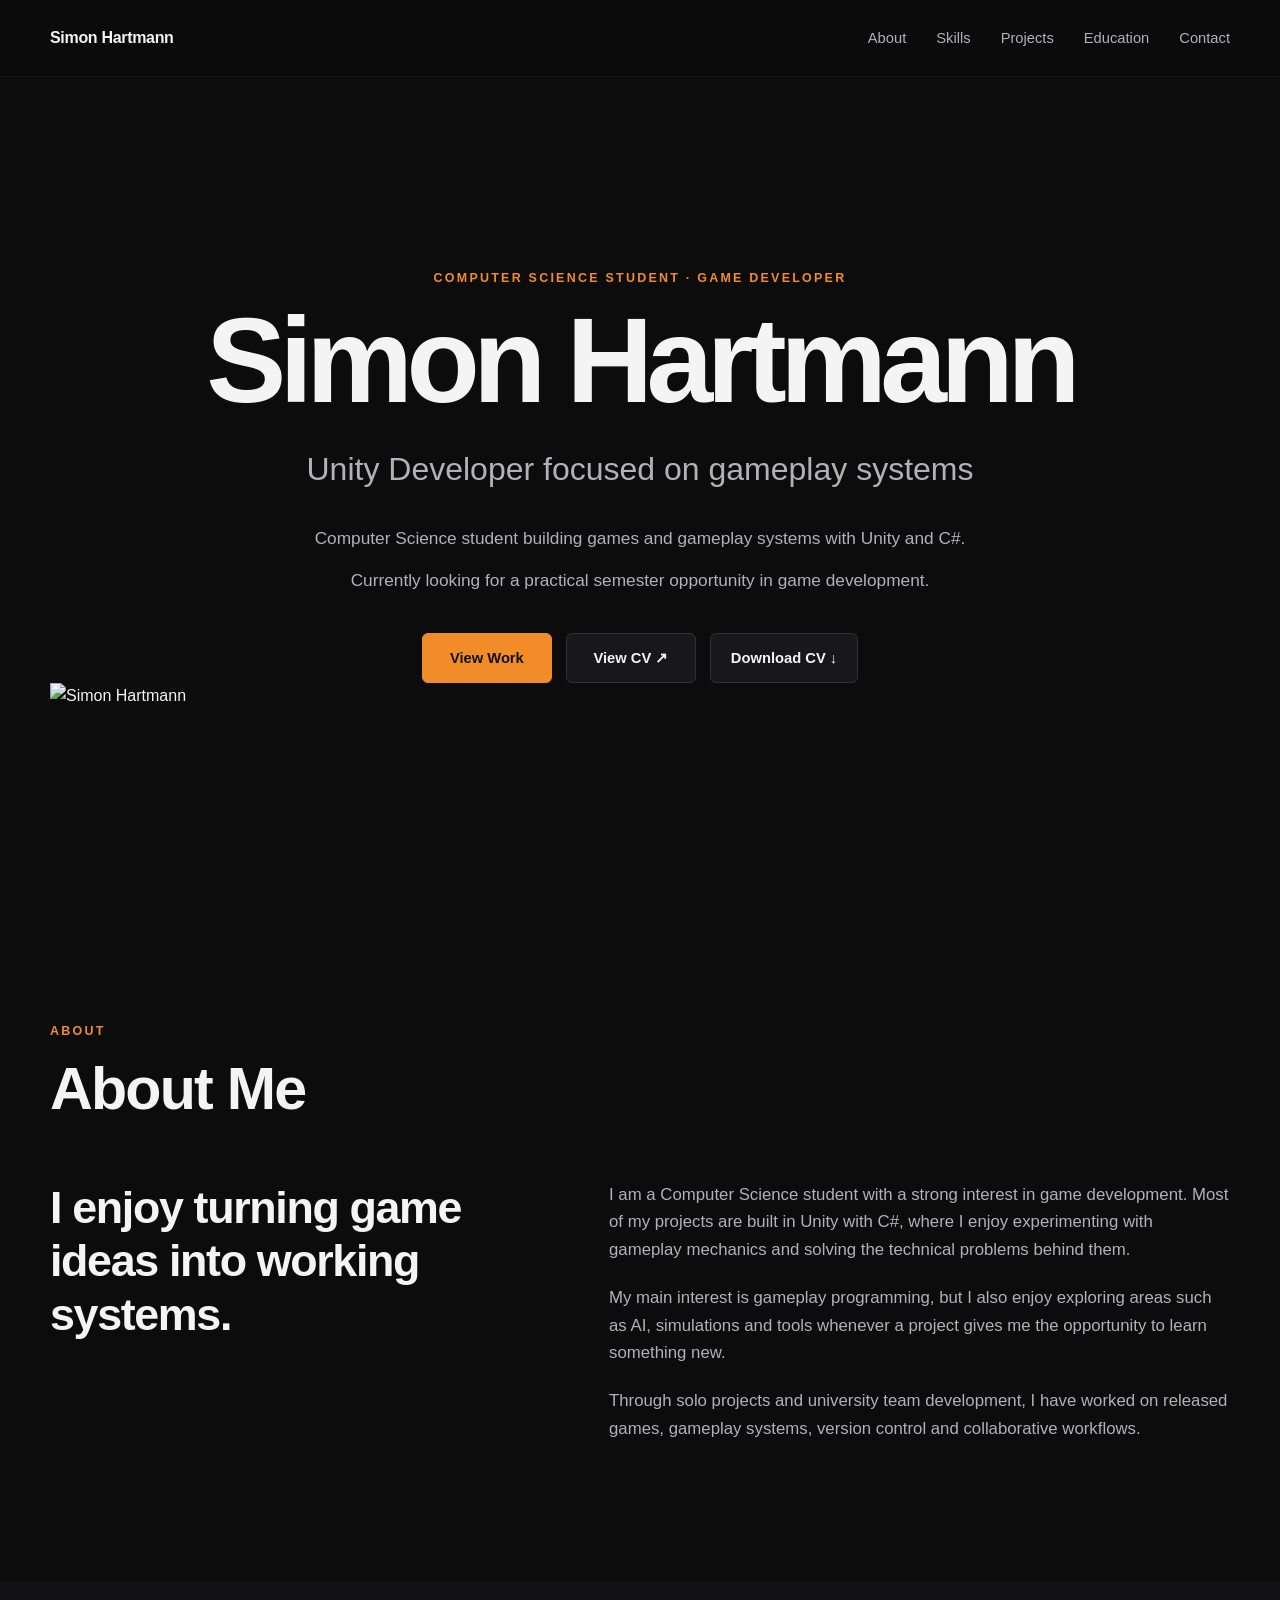
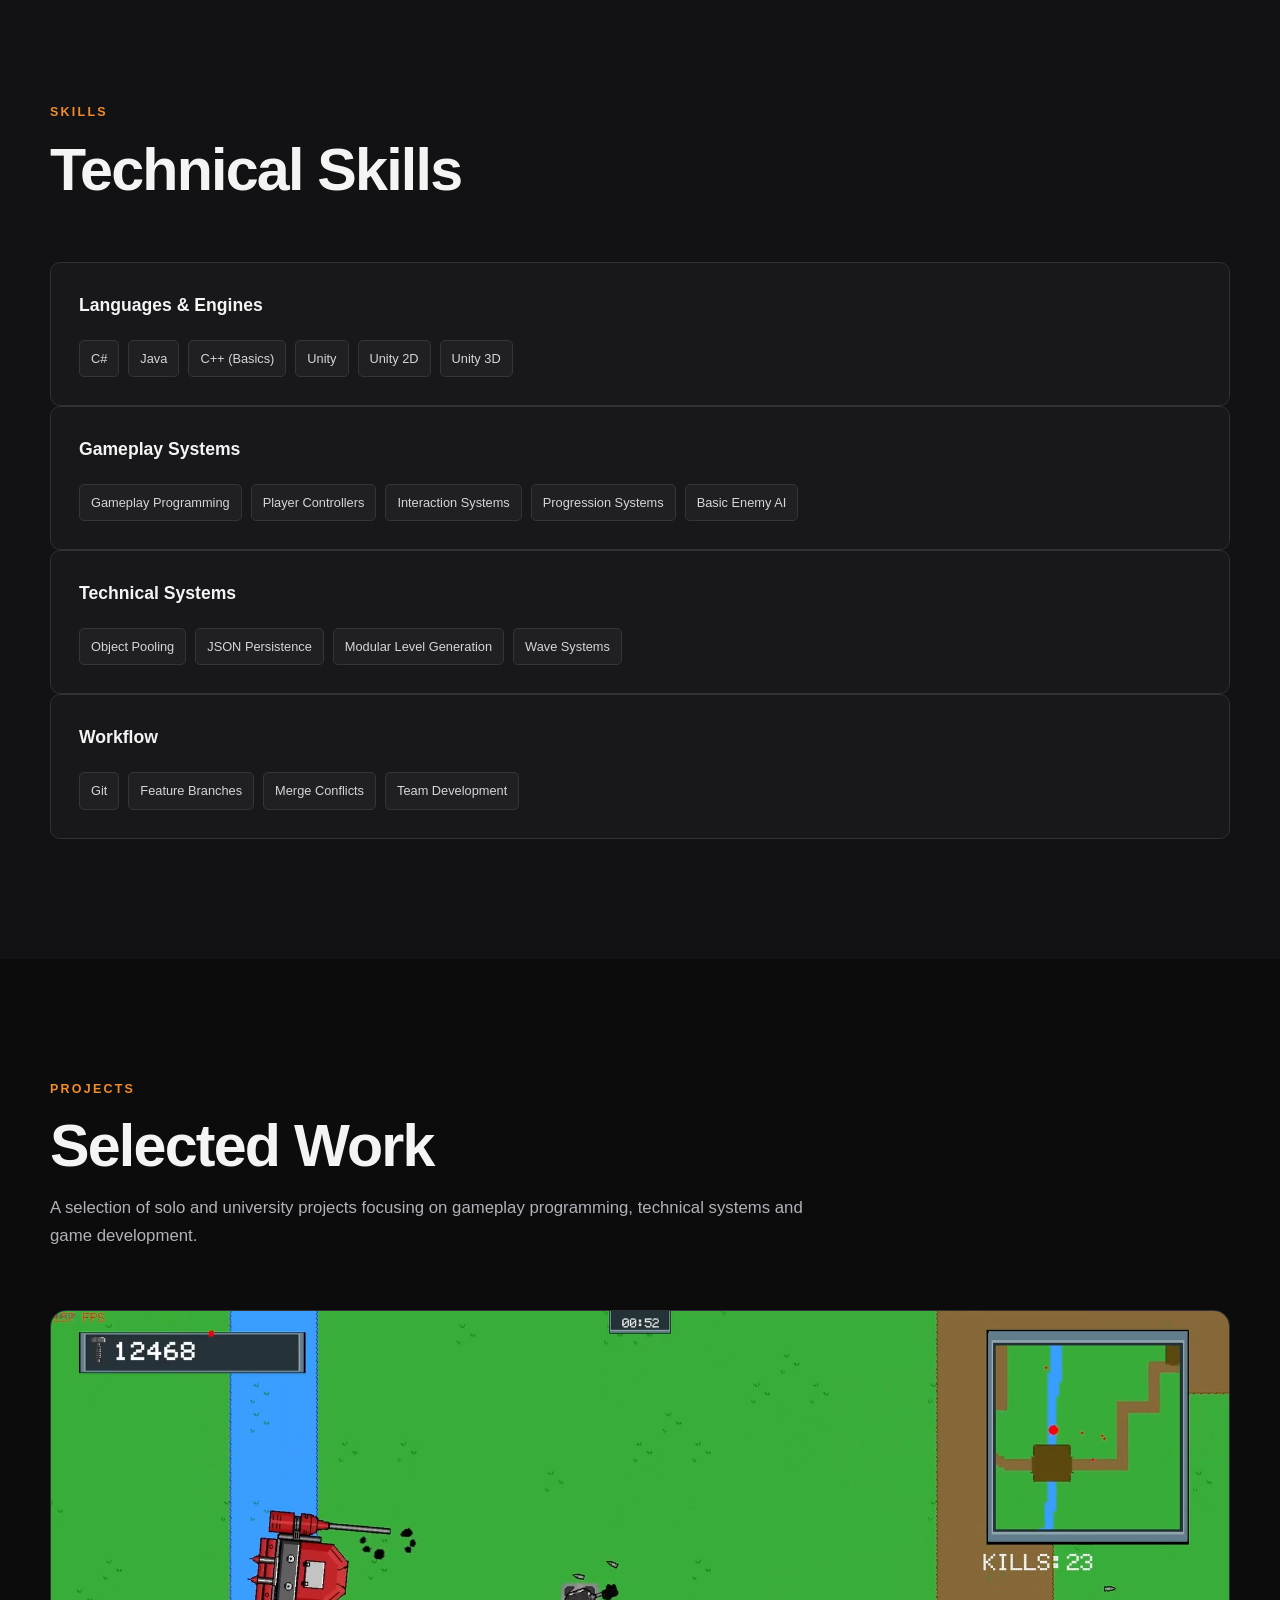
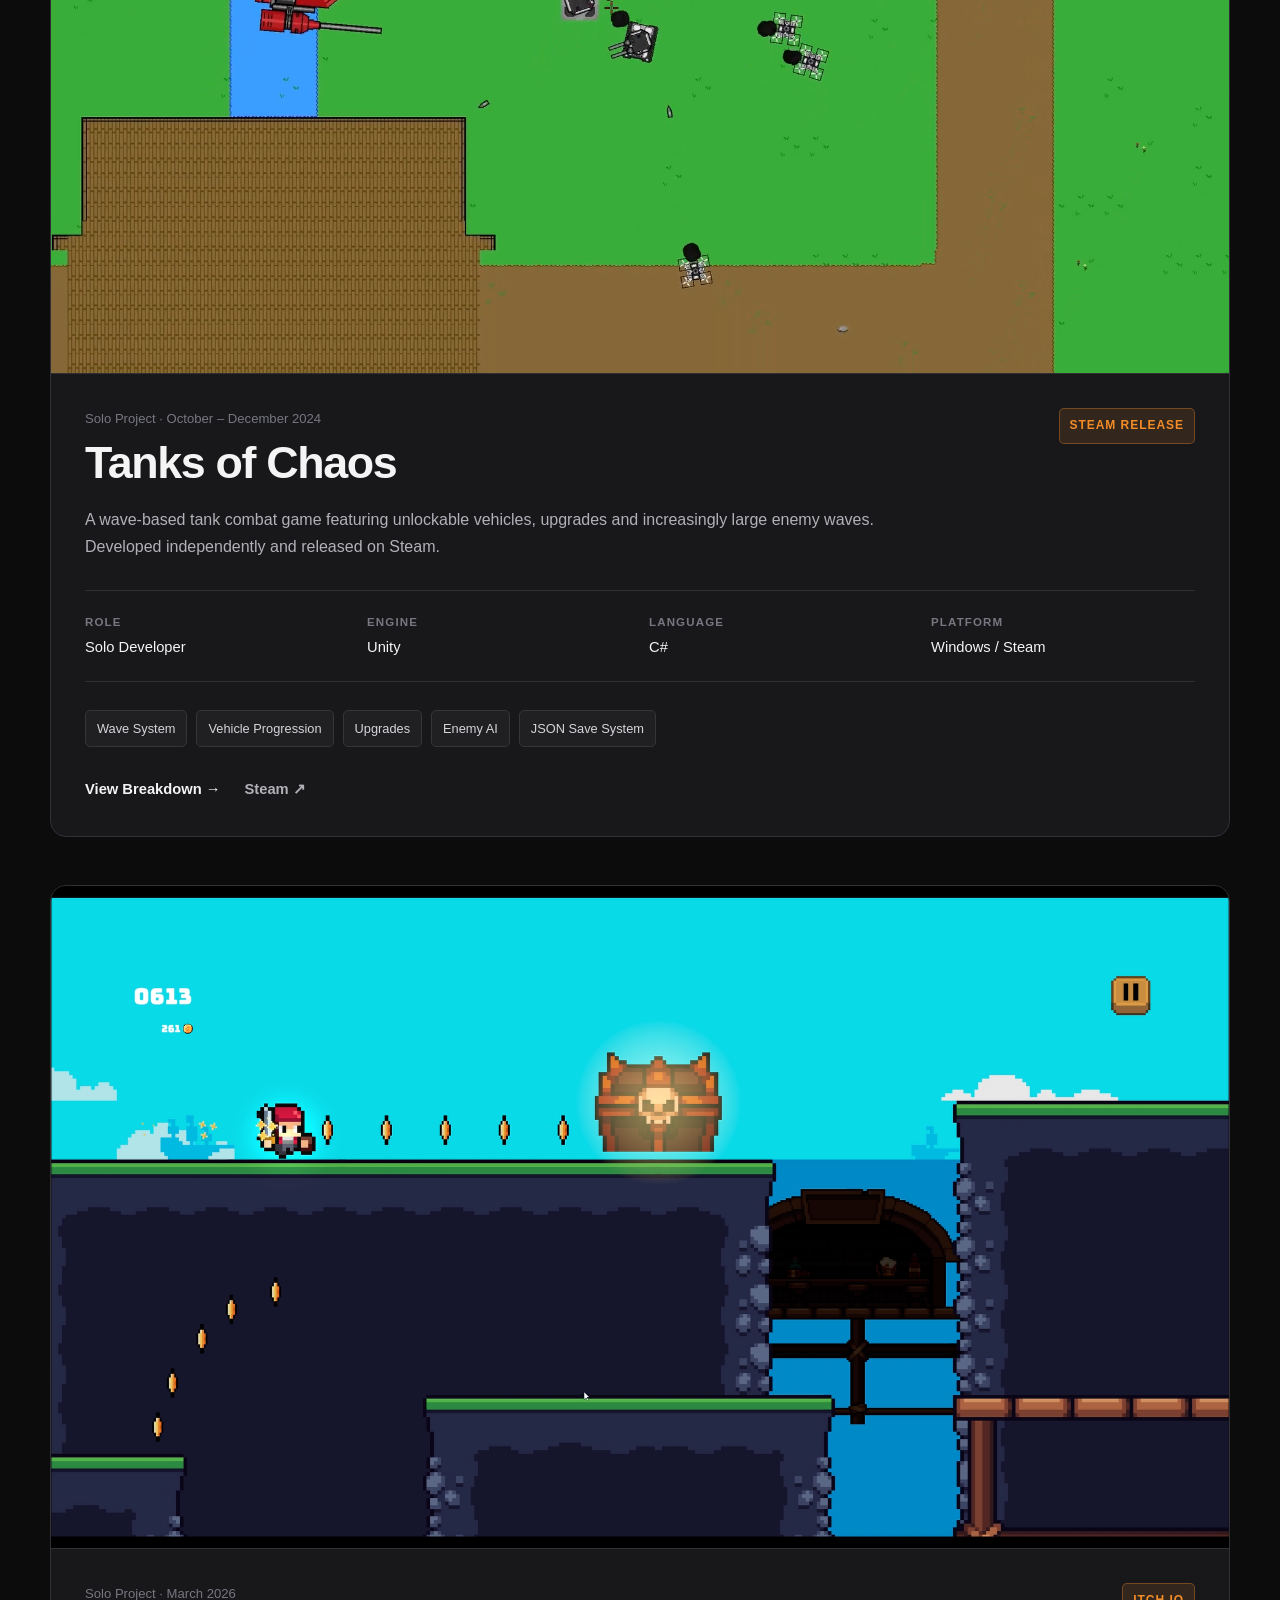
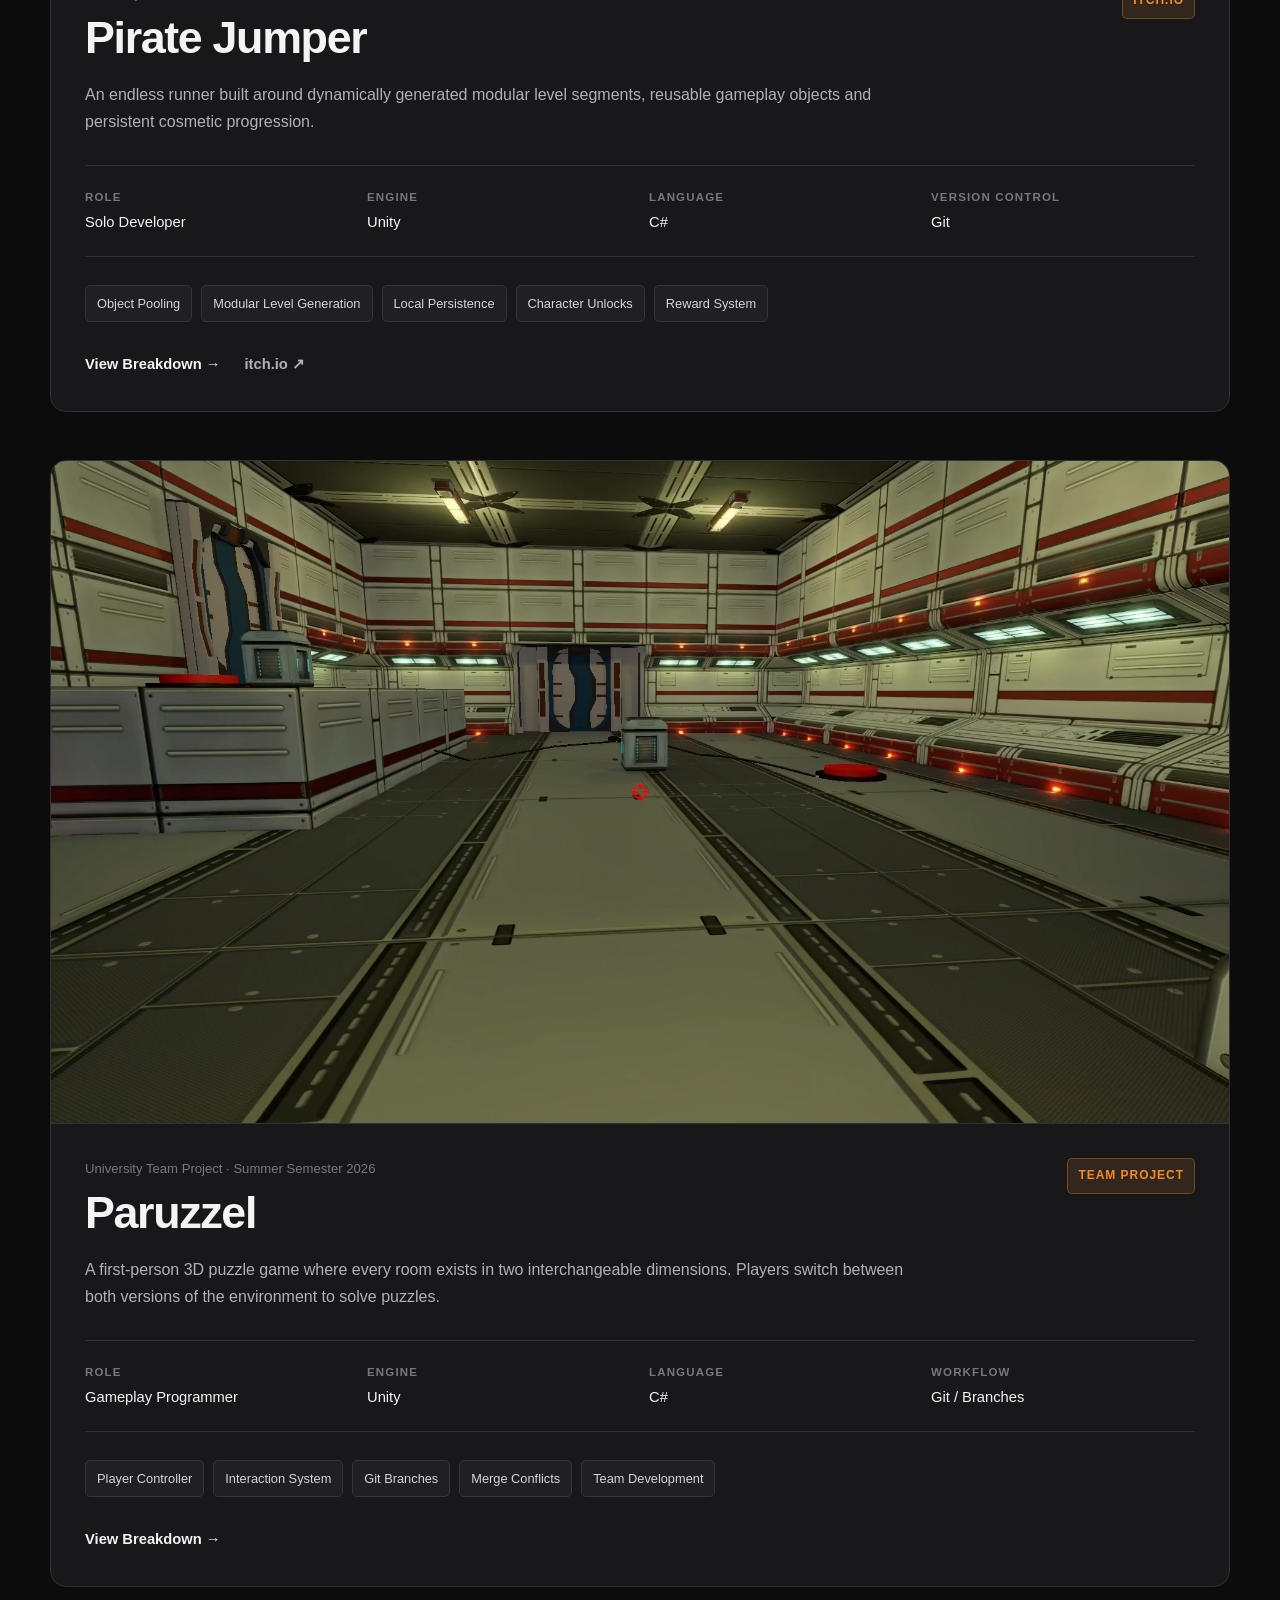
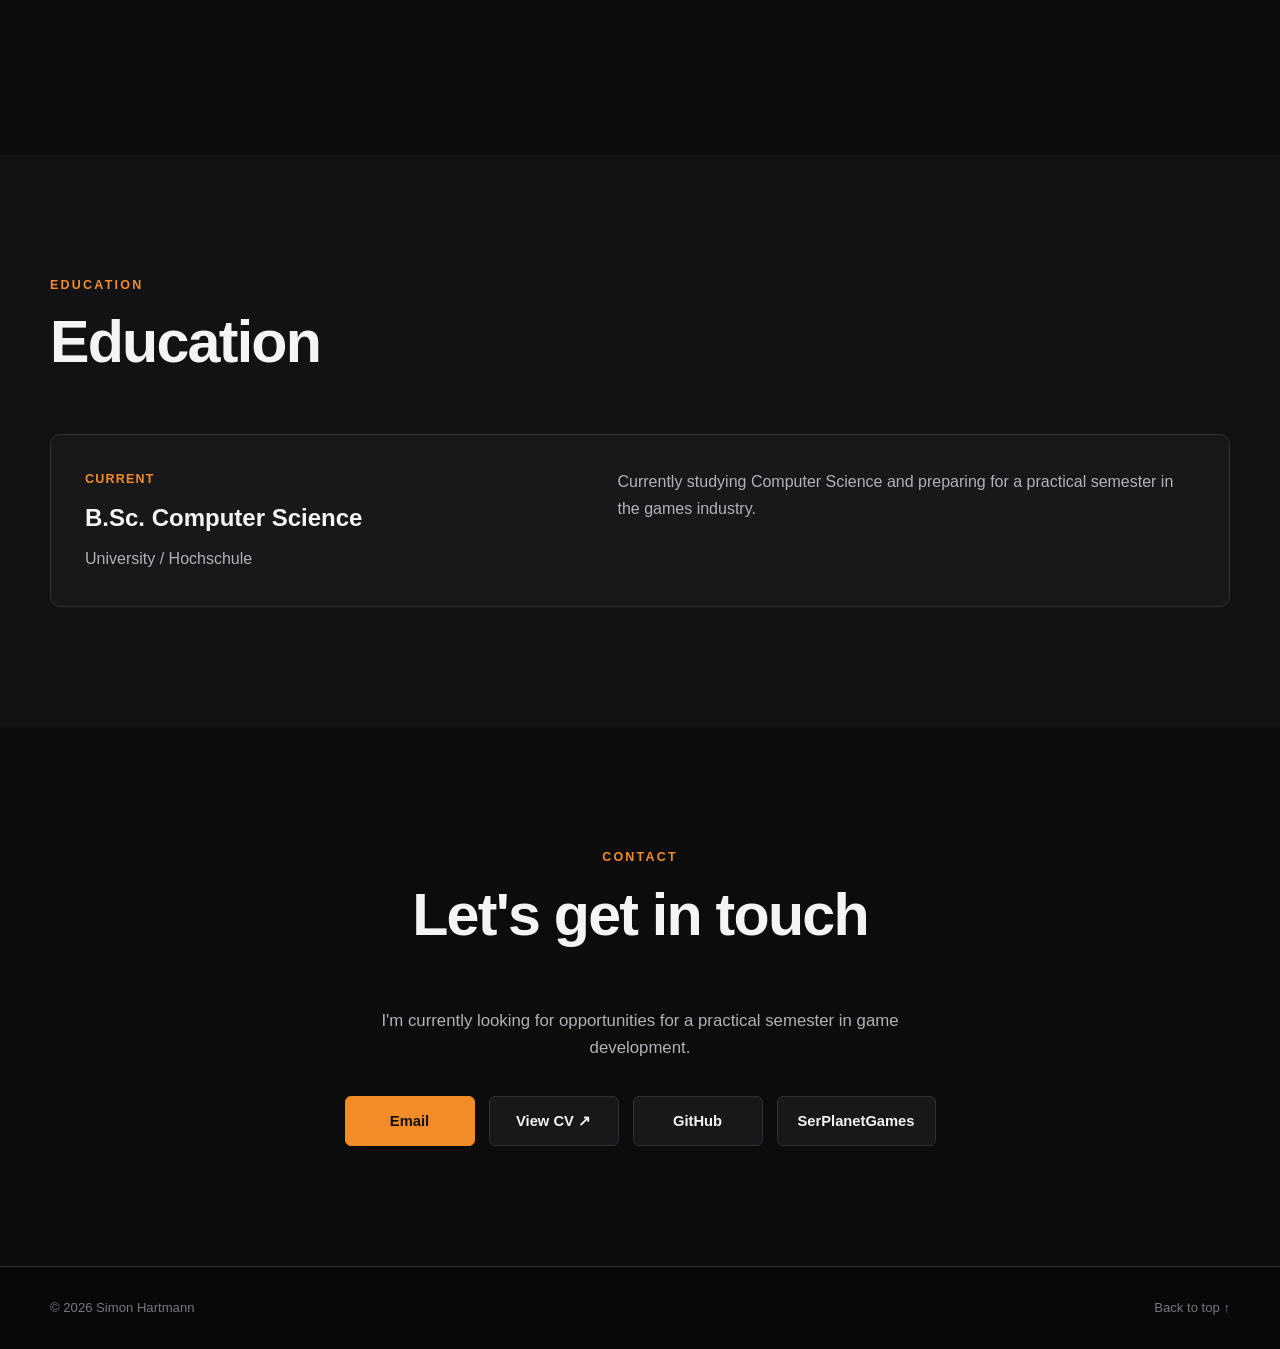
==== commit 8e5964b5: "C++ added to skills" ====
--- a/index.html
+++ b/index.html
@@ -266,36 +266,41 @@
 
 
 
-                <div class="skills-grid">
-
-
-                    <div class="skill-group">
-
-                        <h3>
-                            Languages & Engines
-                        </h3>
-
-                        <div class="tag-list">
-
-                            <span class="tag">
-                                C#
-                            </span>
-
-                            <span class="tag">
-                                Unity
-                            </span>
-
-                            <span class="tag">
-                                Unity 2D
-                            </span>
-
-                            <span class="tag">
-                                Unity 3D
-                            </span>
-
-                        </div>
-
-                    </div>
+                <div class="skill-group">
+
+                <h3>
+                    Languages & Engines
+                </h3>
+
+                <div class="tag-list">
+
+                    <span class="tag">
+                        C#
+                    </span>
+
+                    <span class="tag">
+                        Java
+                    </span>
+
+                    <span class="tag">
+                        C++ (Basics)
+                    </span>
+
+                    <span class="tag">
+                        Unity
+                    </span>
+
+                    <span class="tag">
+                        Unity 2D
+                    </span>
+
+                    <span class="tag">
+                        Unity 3D
+                    </span>
+
+                </div>
+
+            </div>
 
 
 
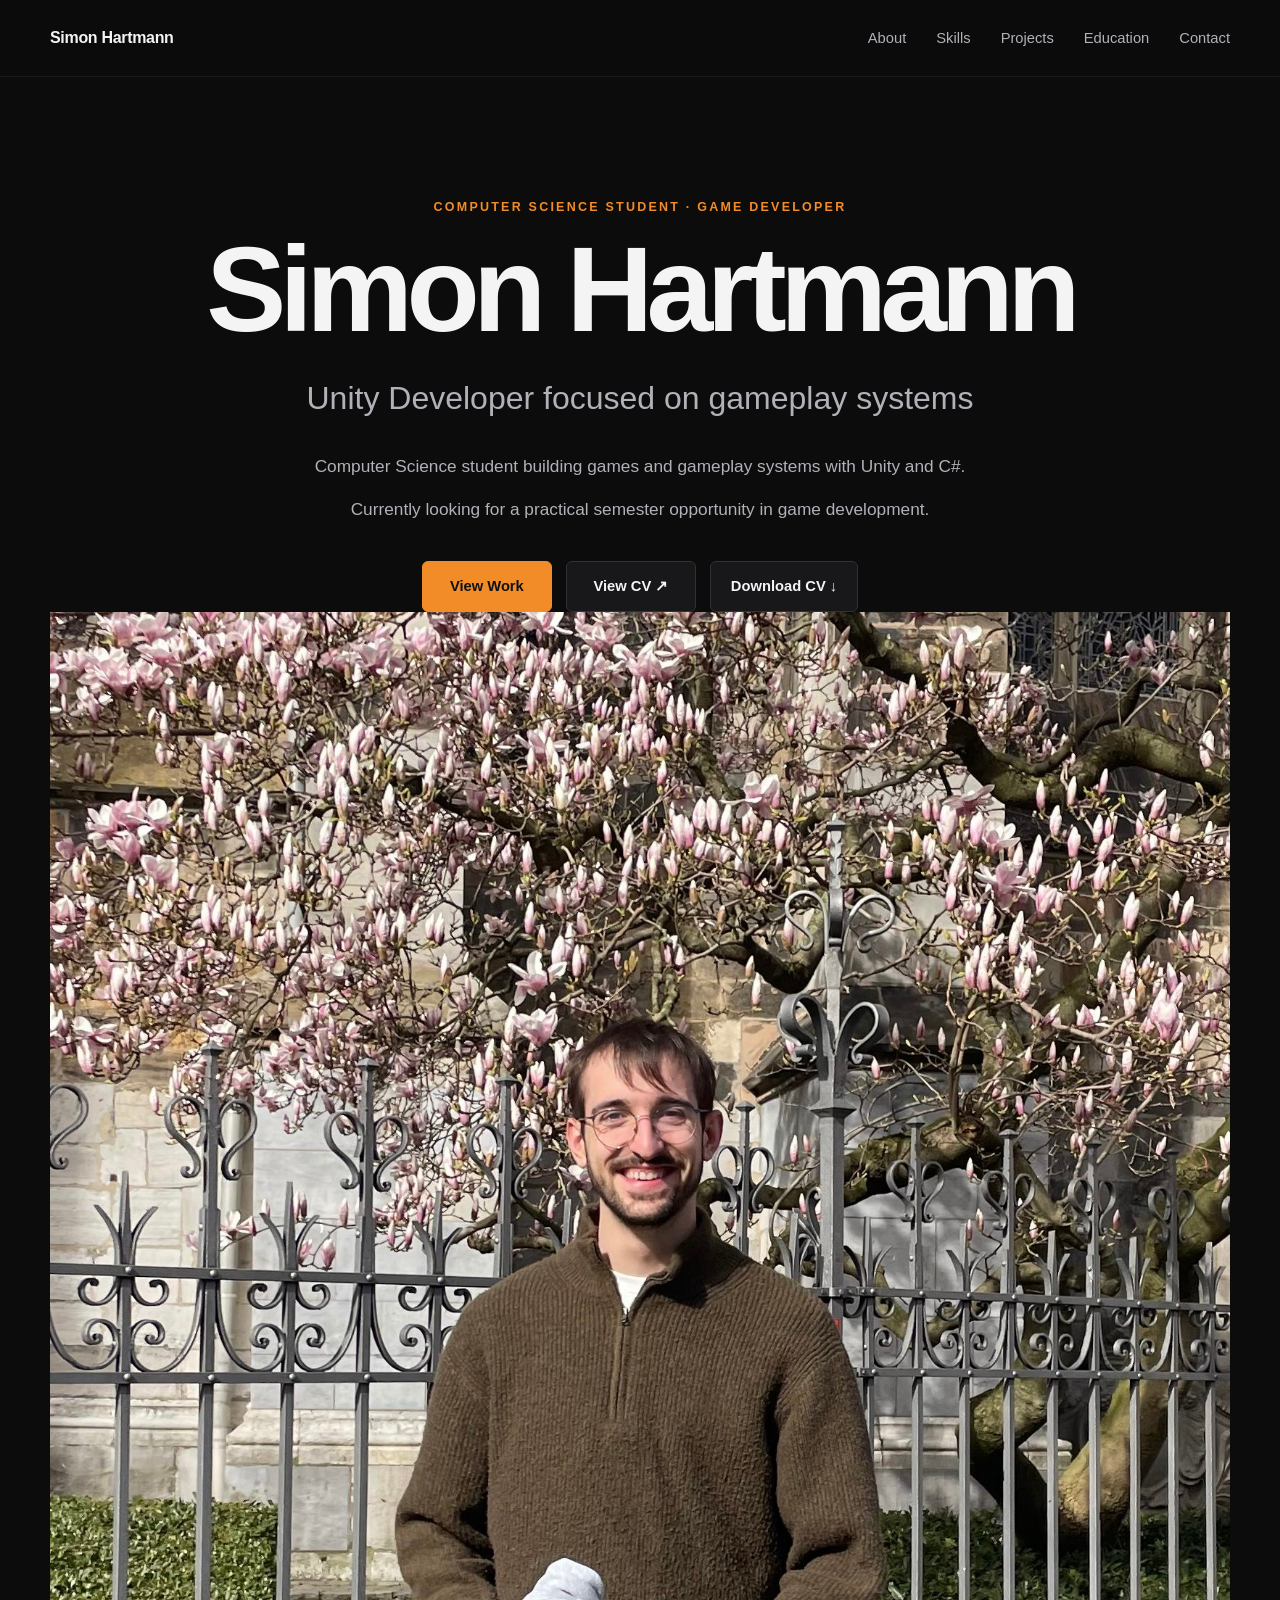
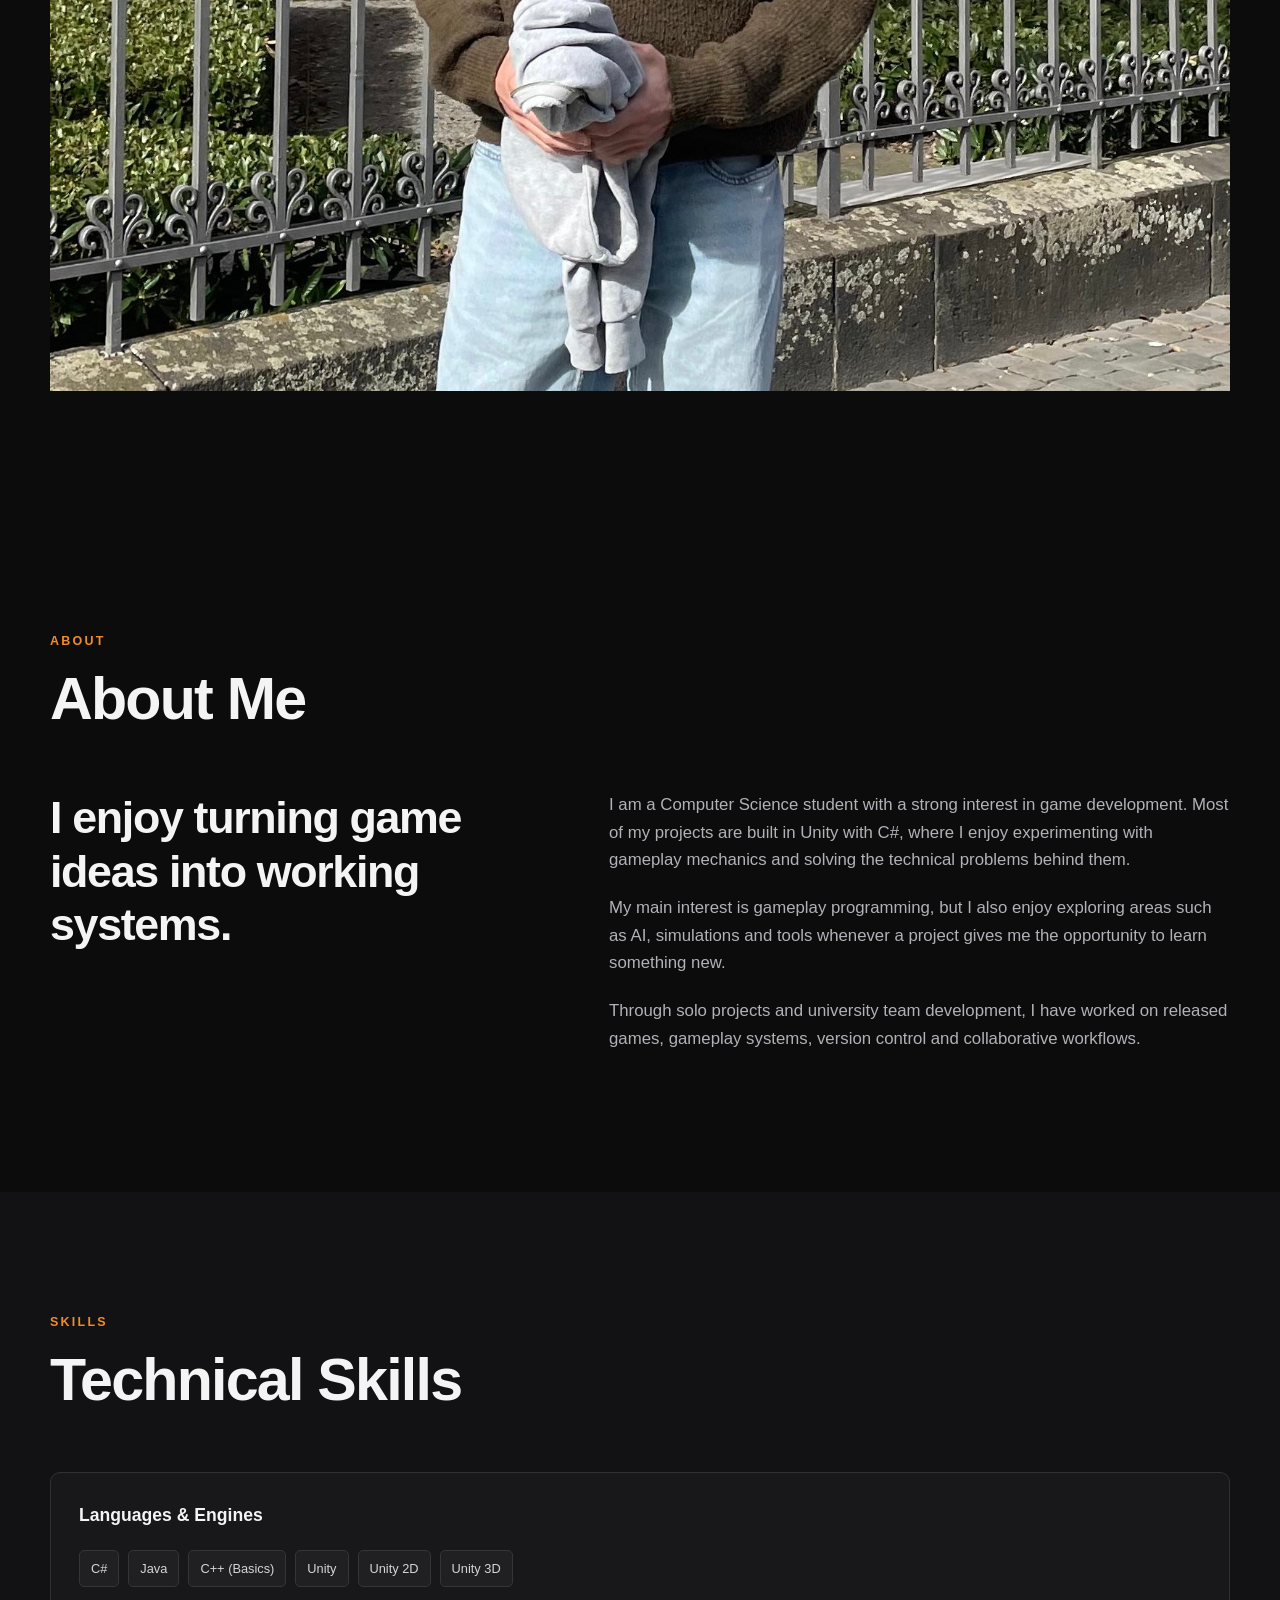
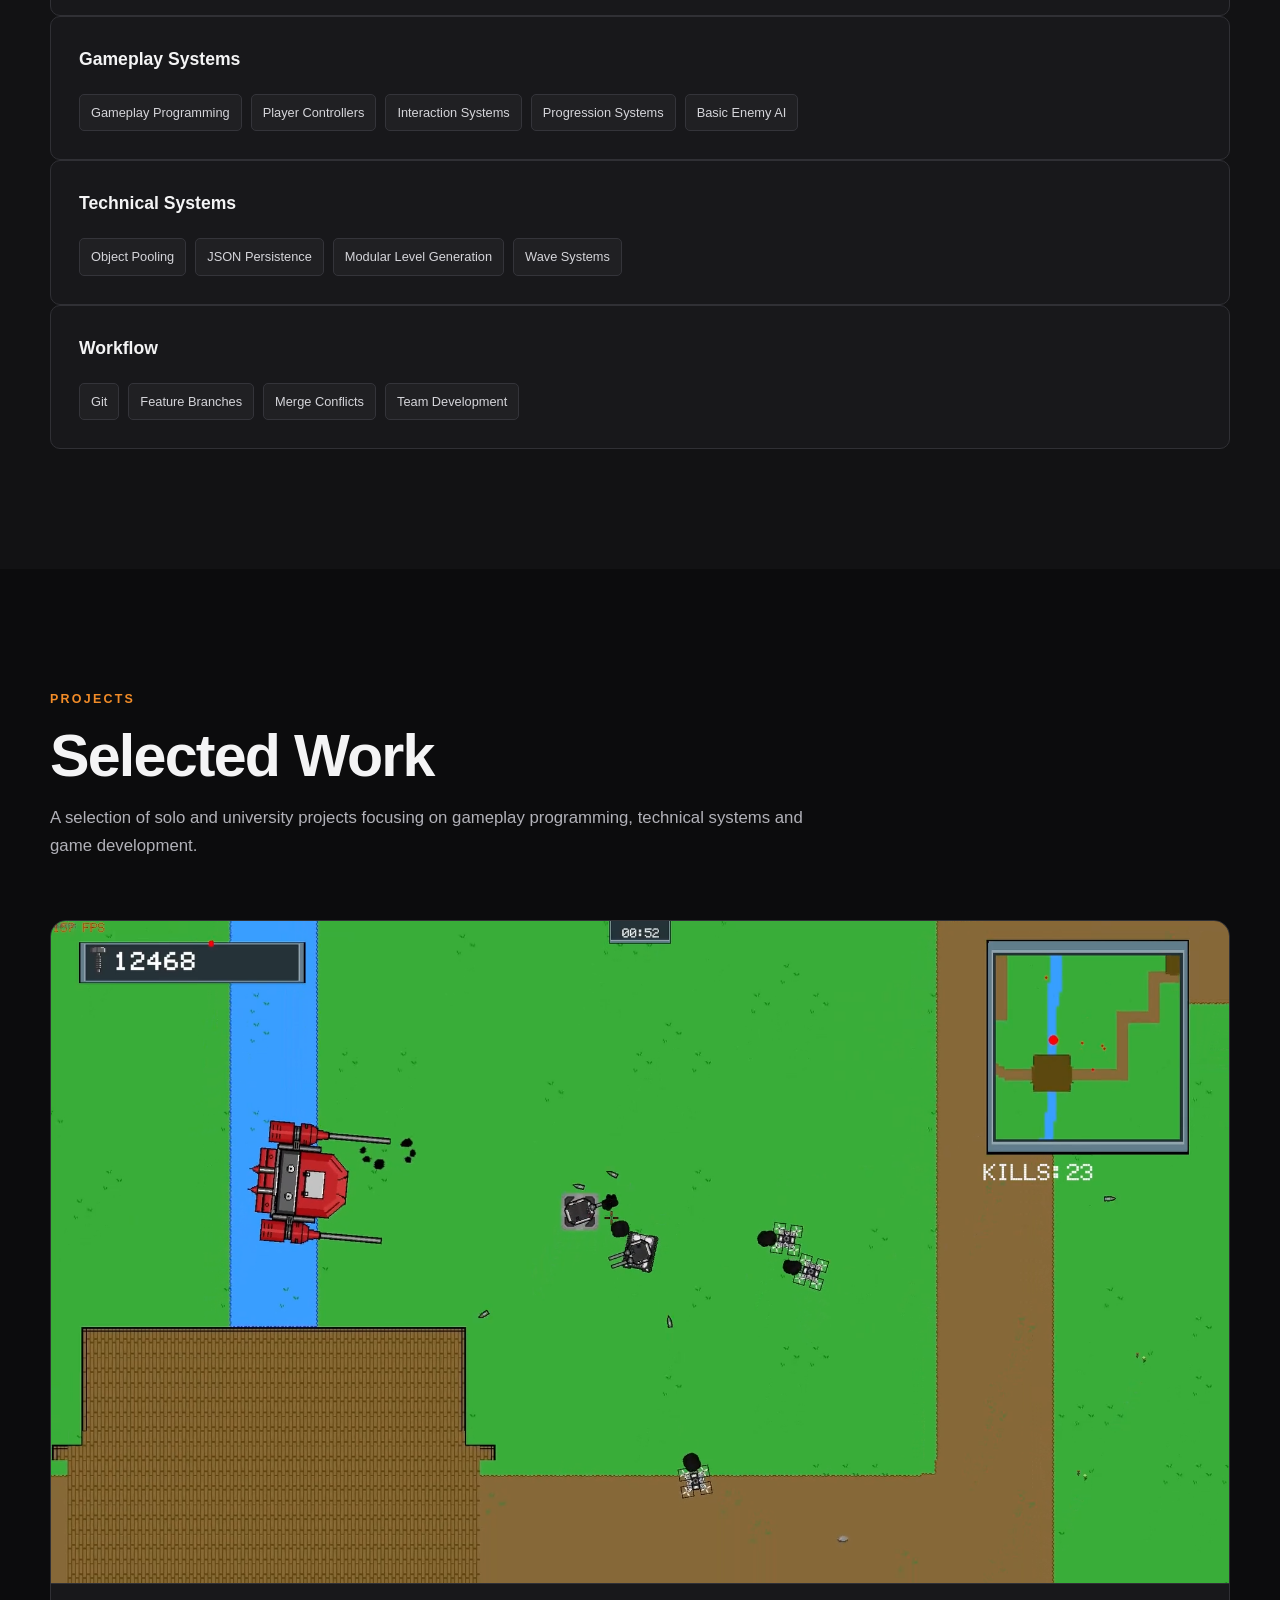
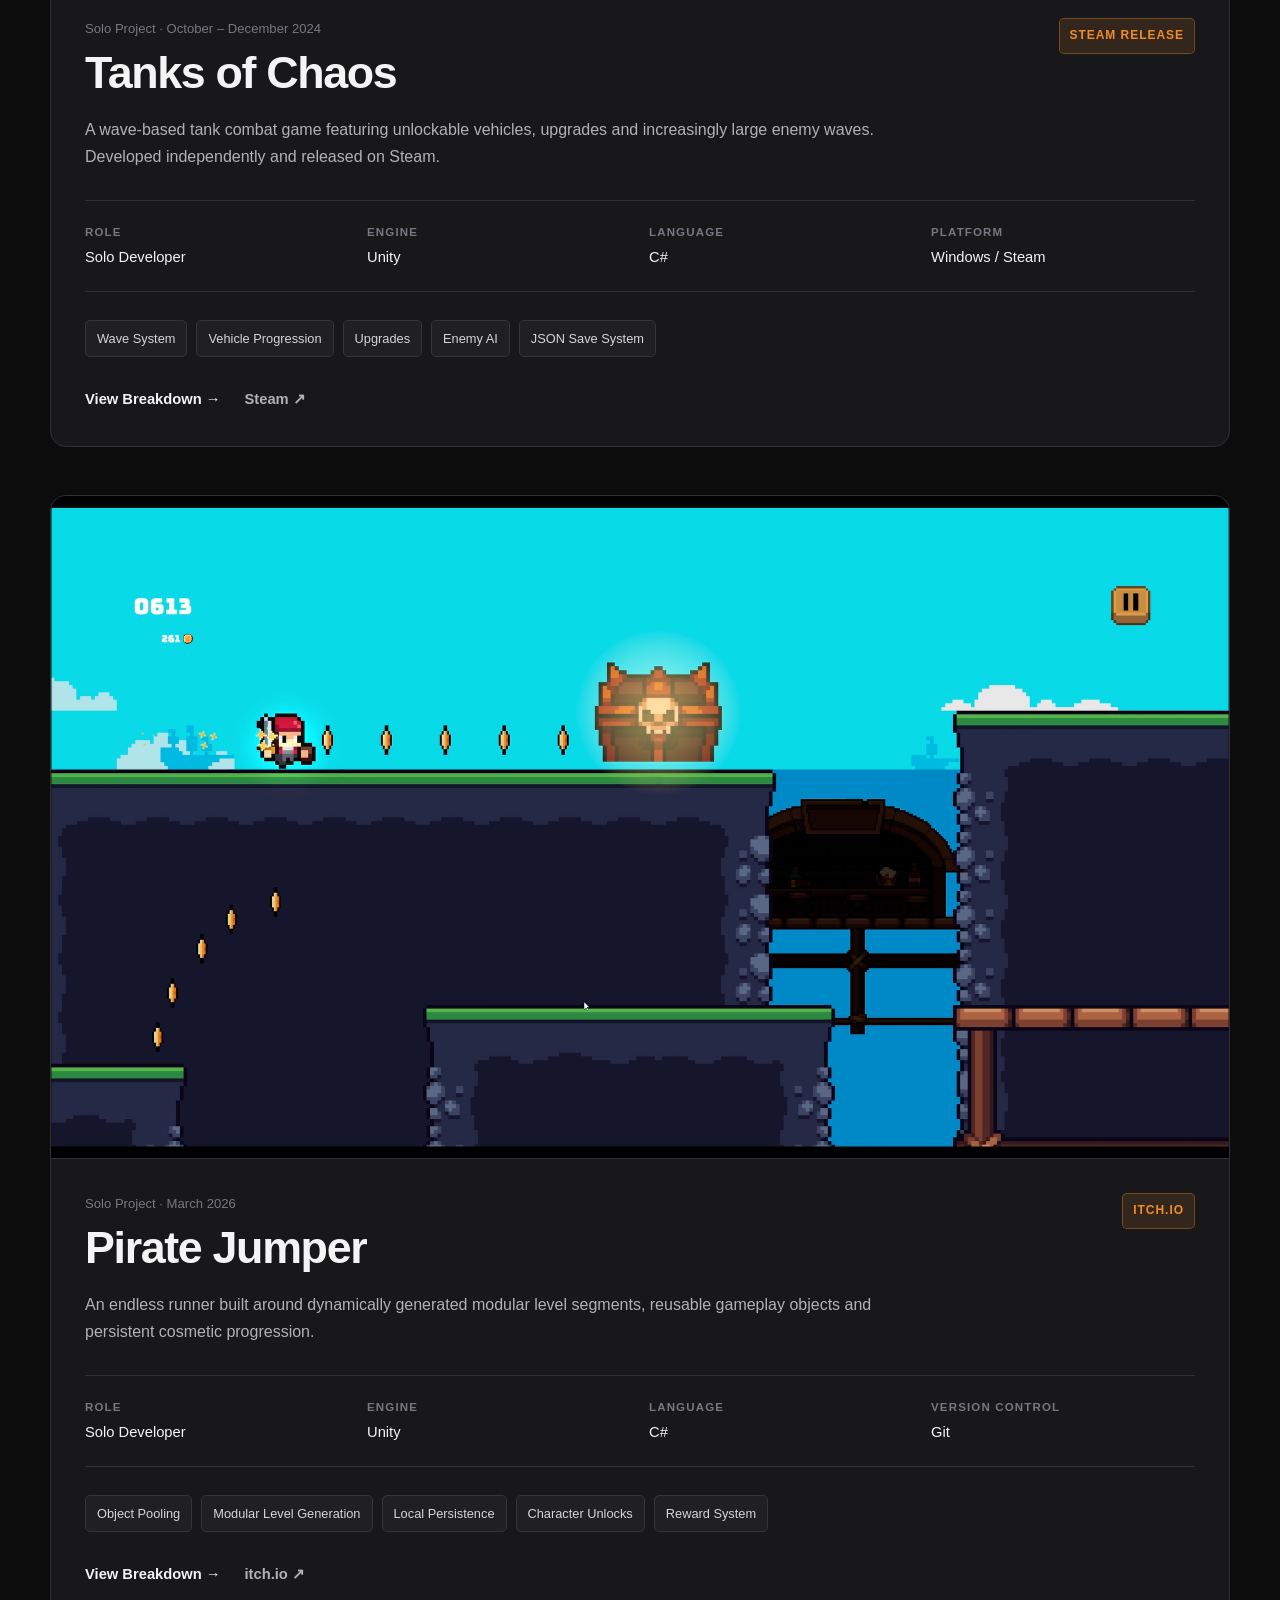
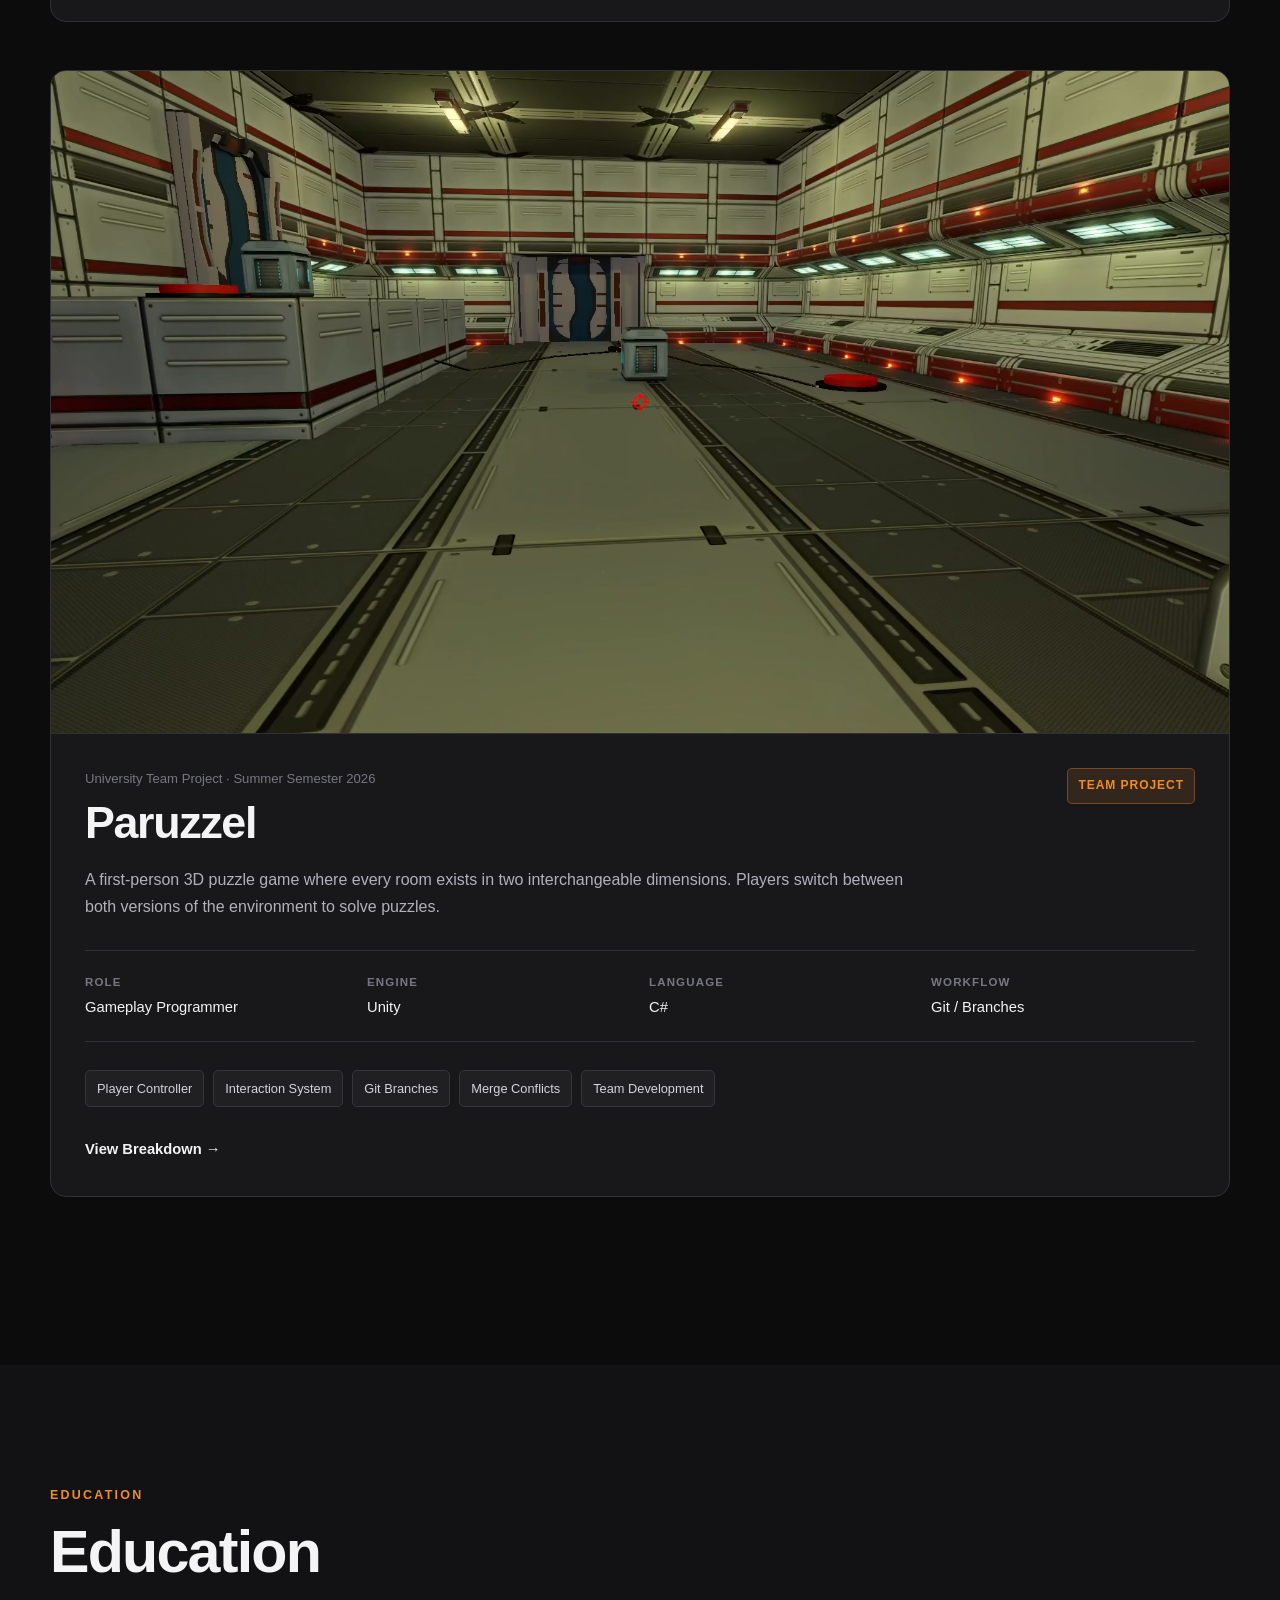
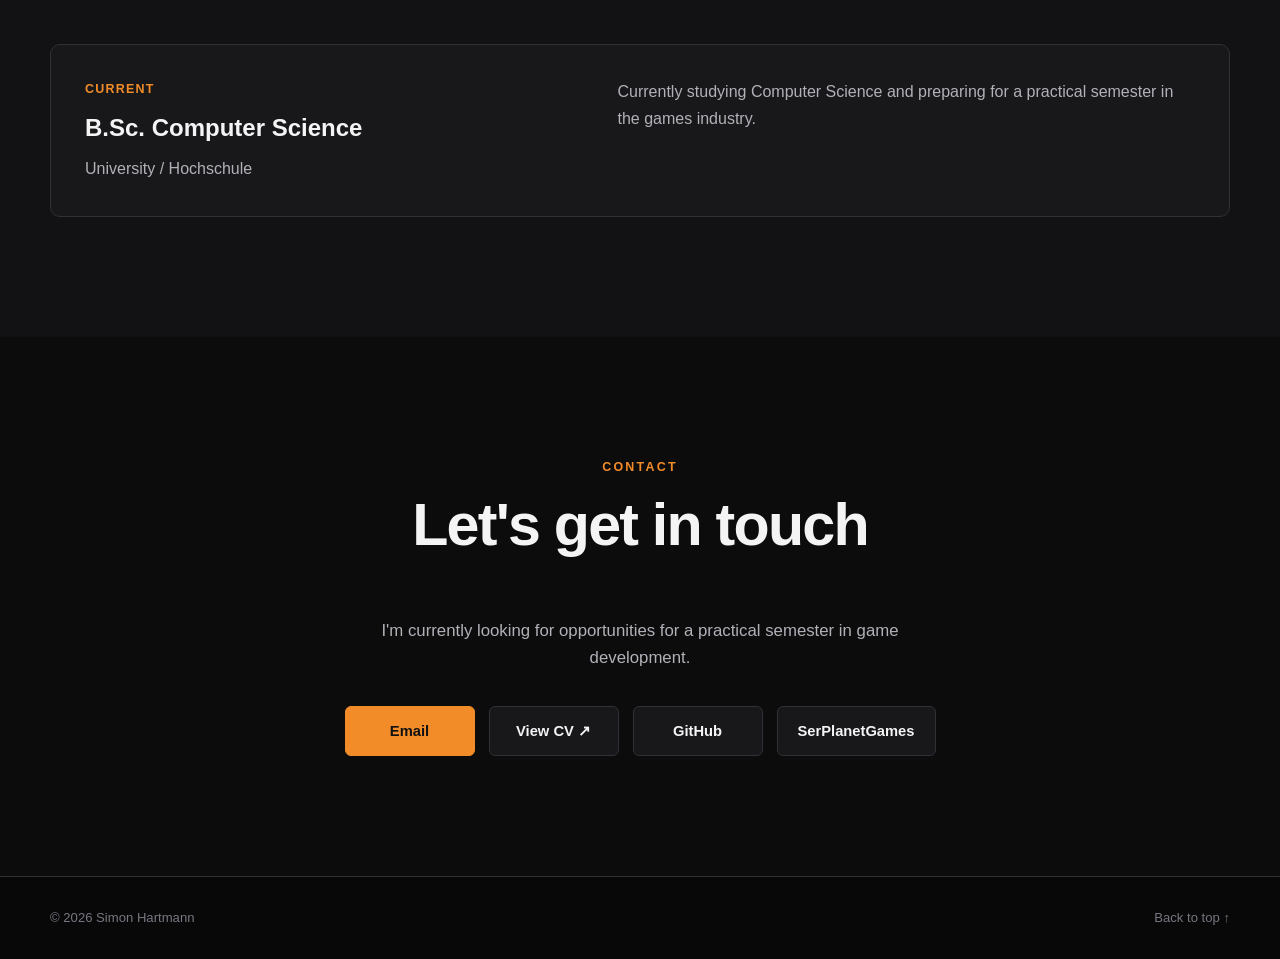
==== commit 59292b03: "Spelling mistake" ====
--- a/index.html
+++ b/index.html
@@ -153,7 +153,7 @@
         <div class="hero-image">
 
             <img
-                src="images/SimonHartmann_Nature.jpg"
+                src="images/portraits/SimonHartmann_Nature.JPG"
                 alt="Simon Hartmann"
             >
 
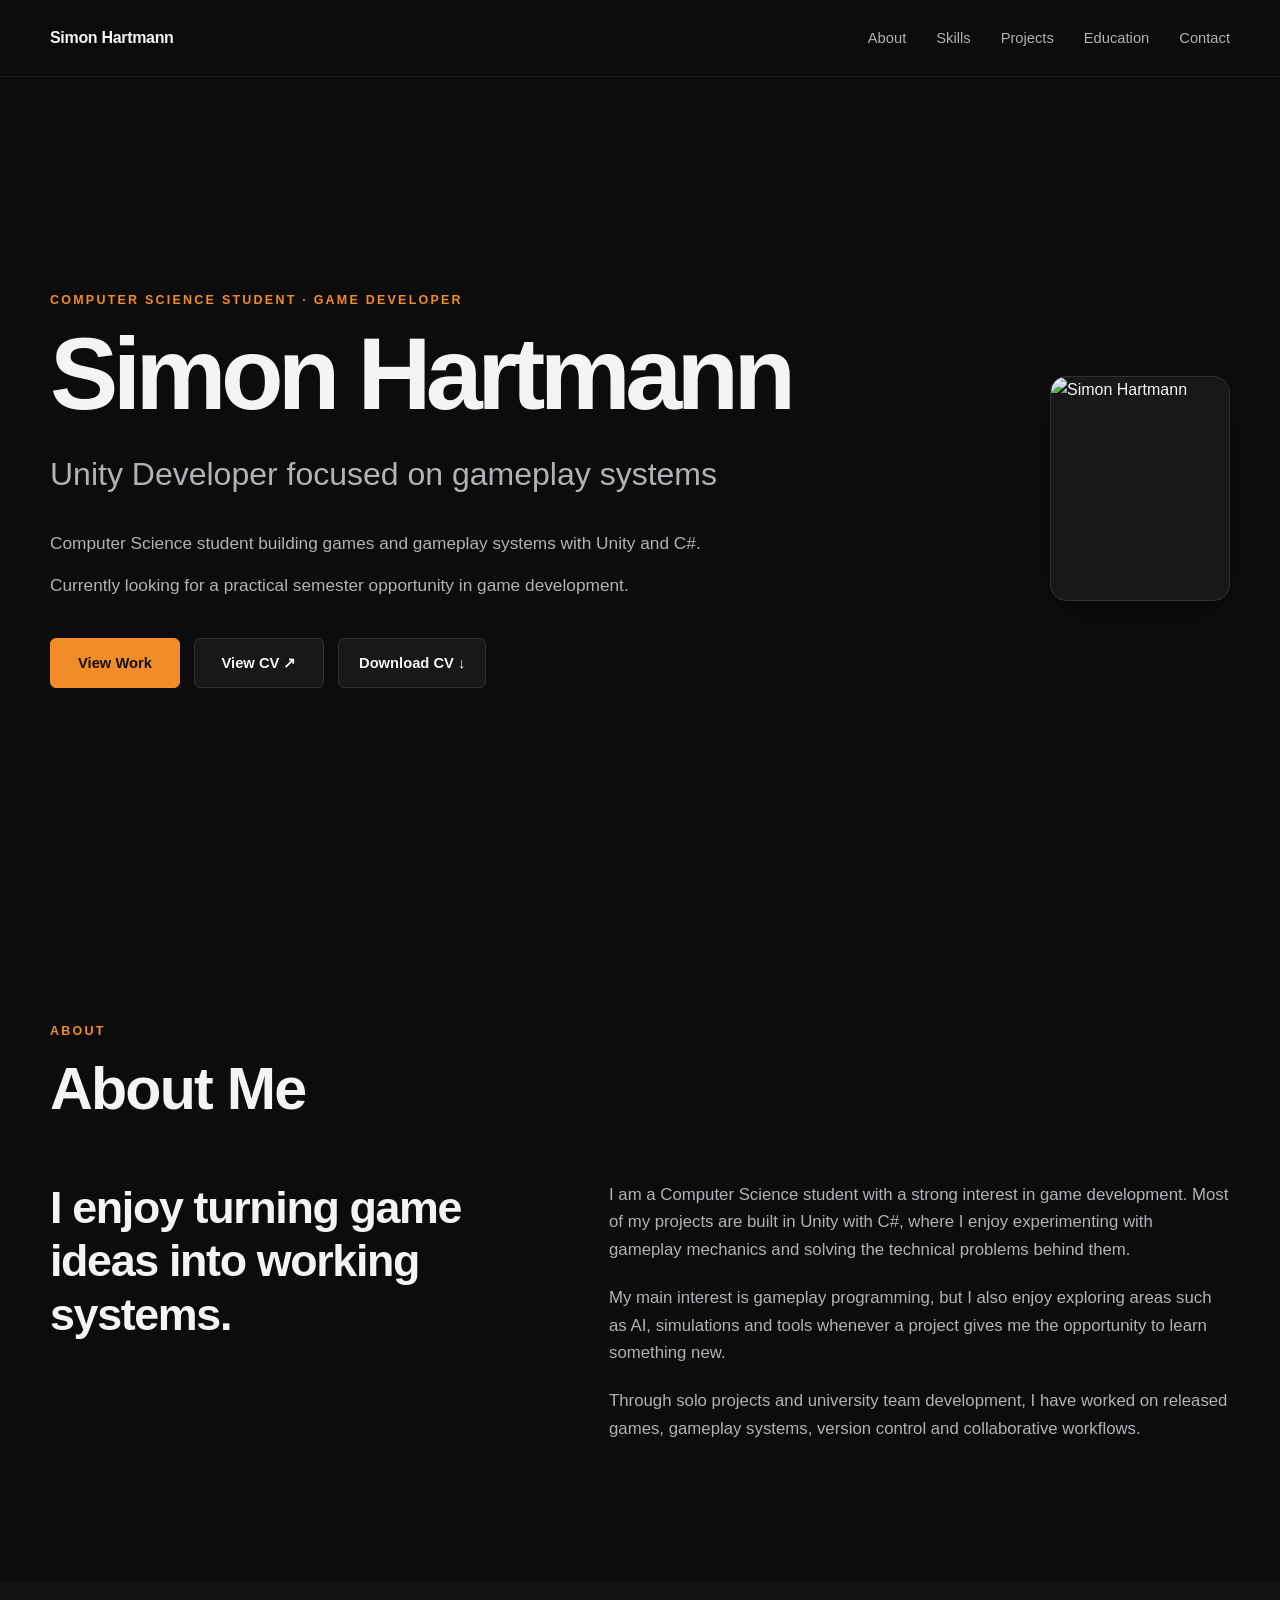
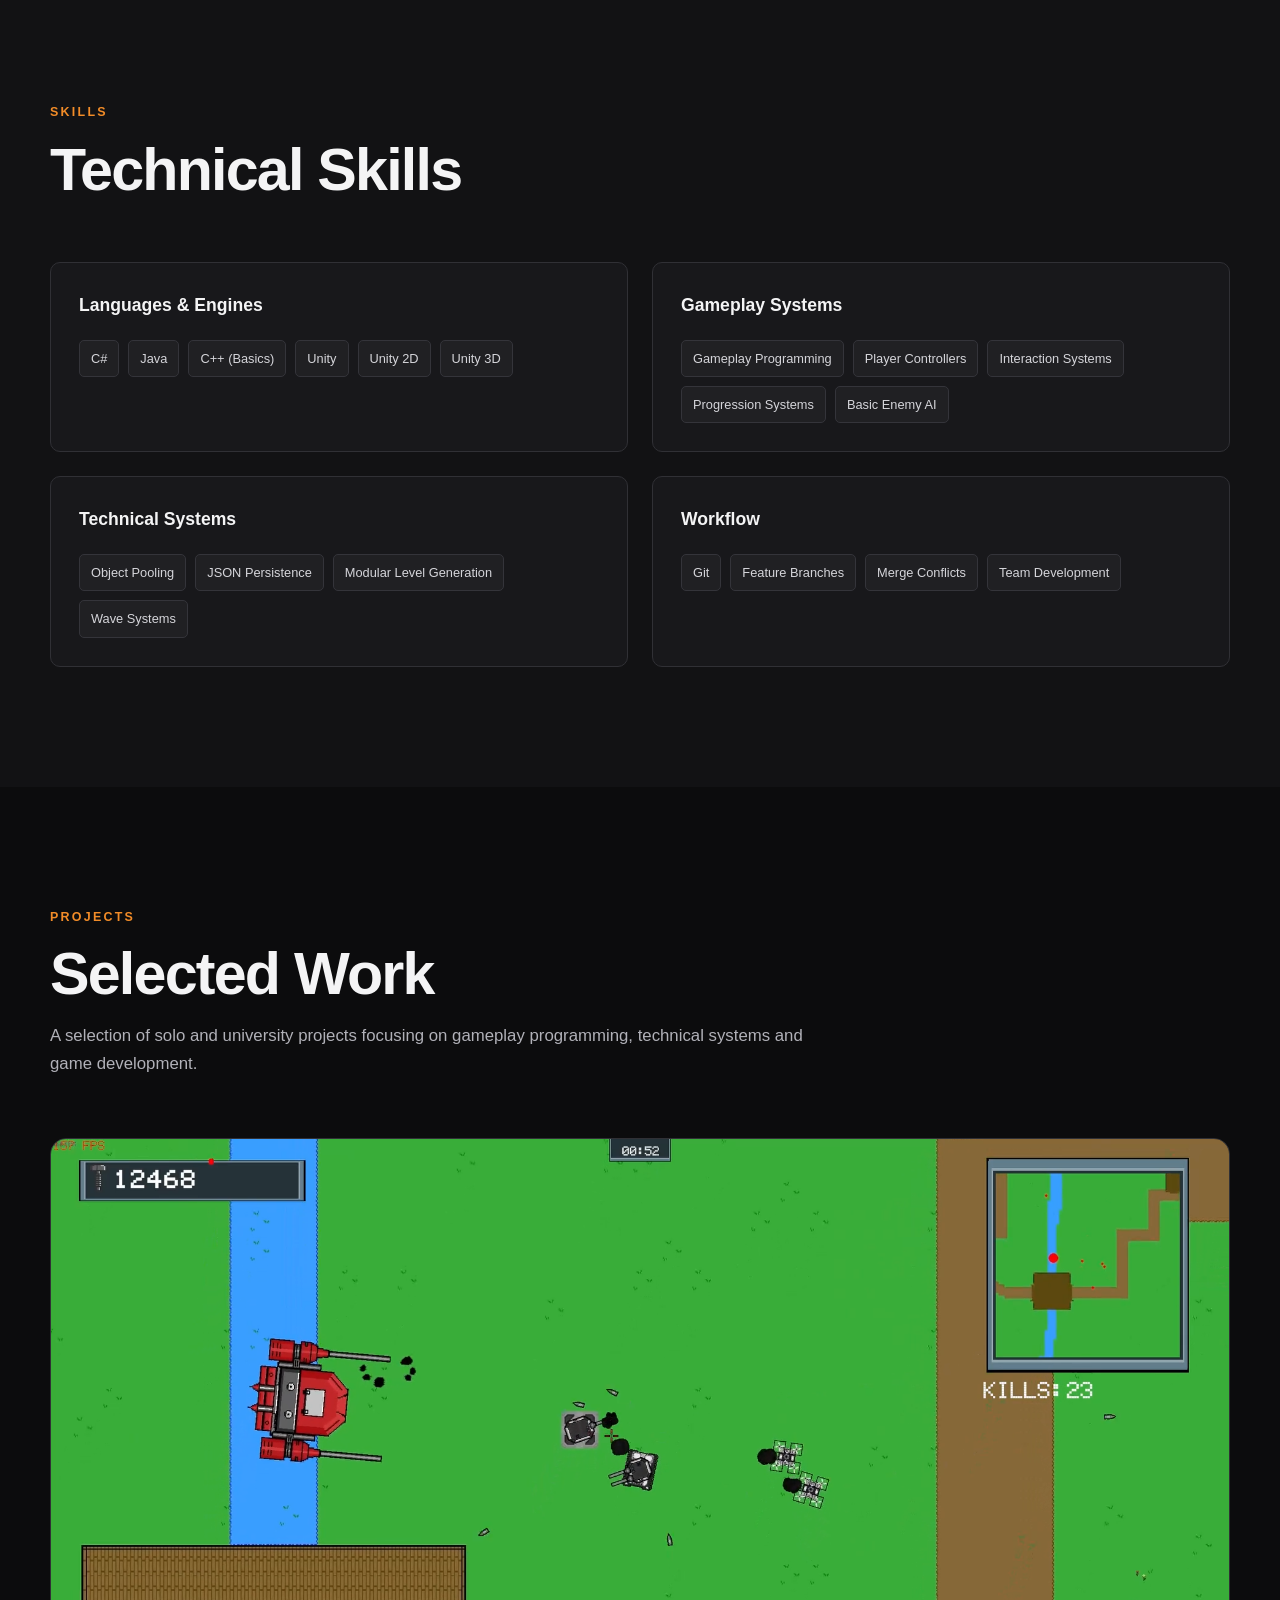
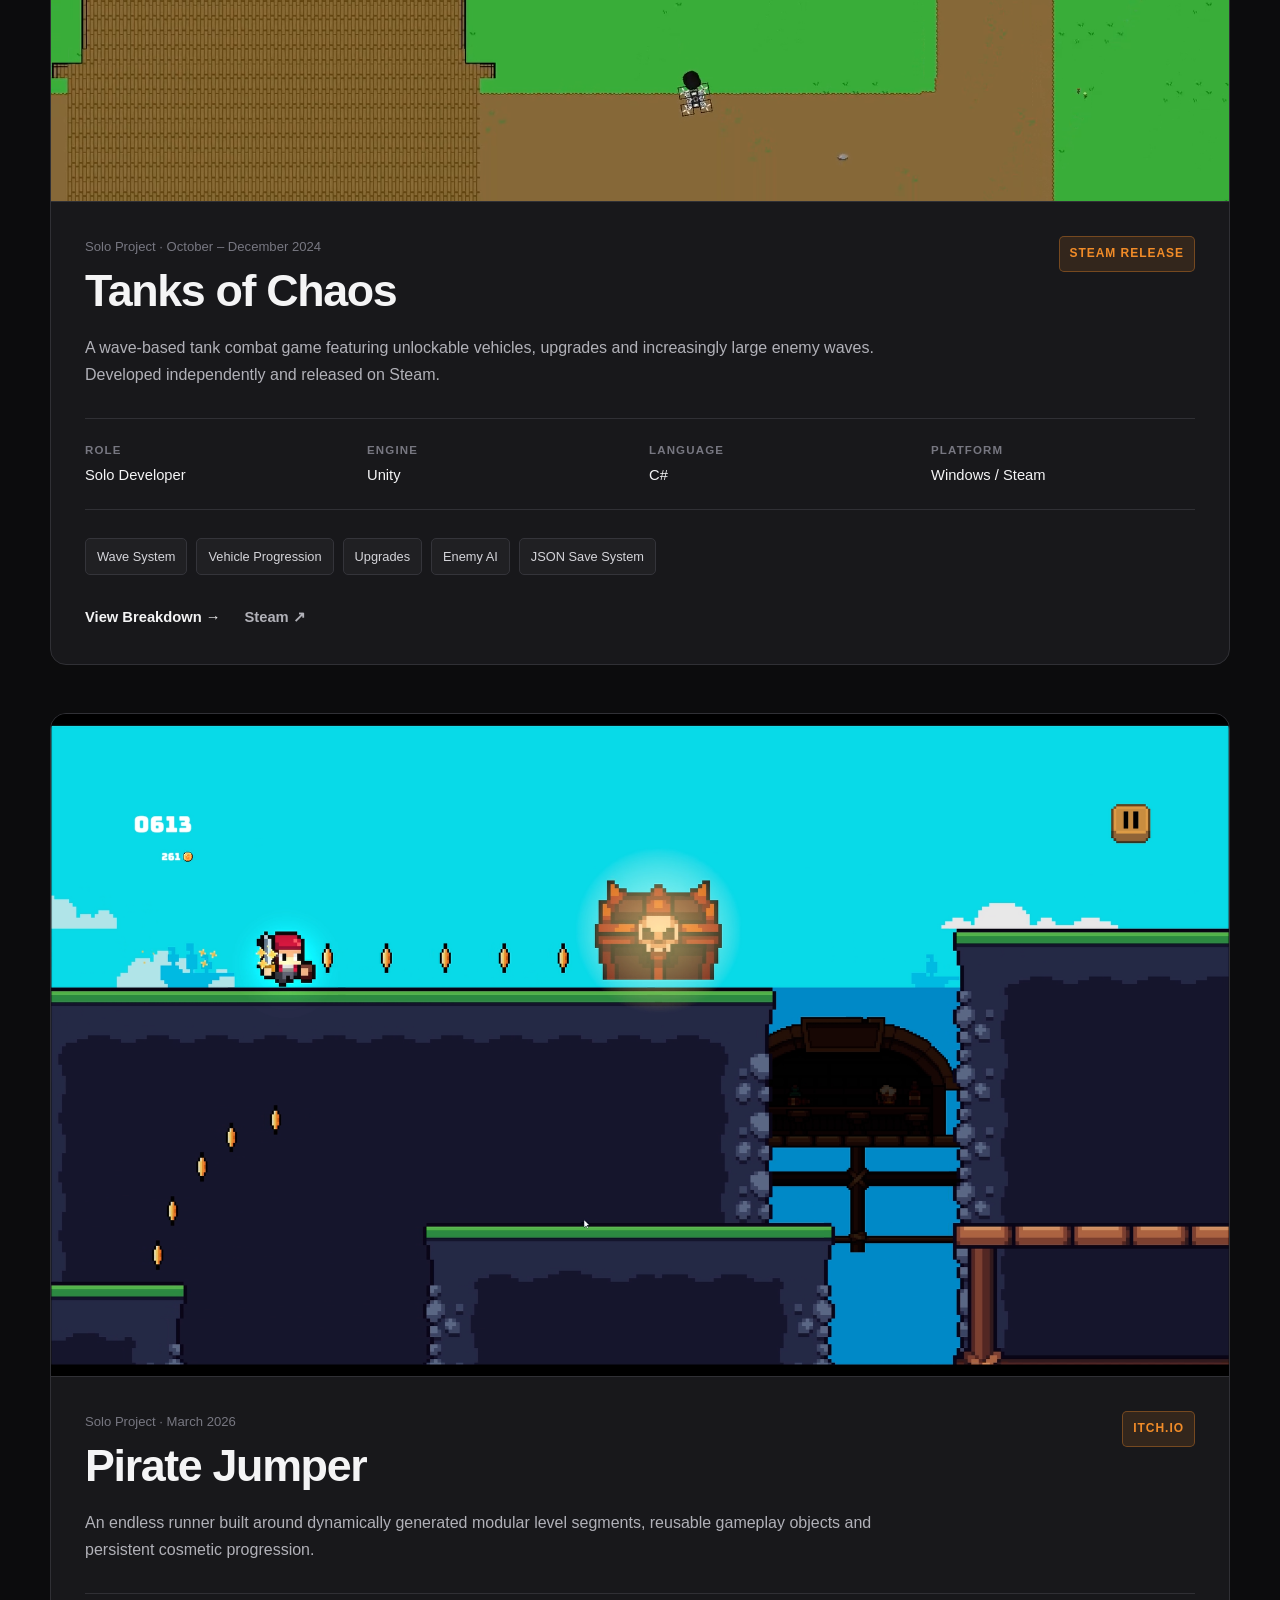
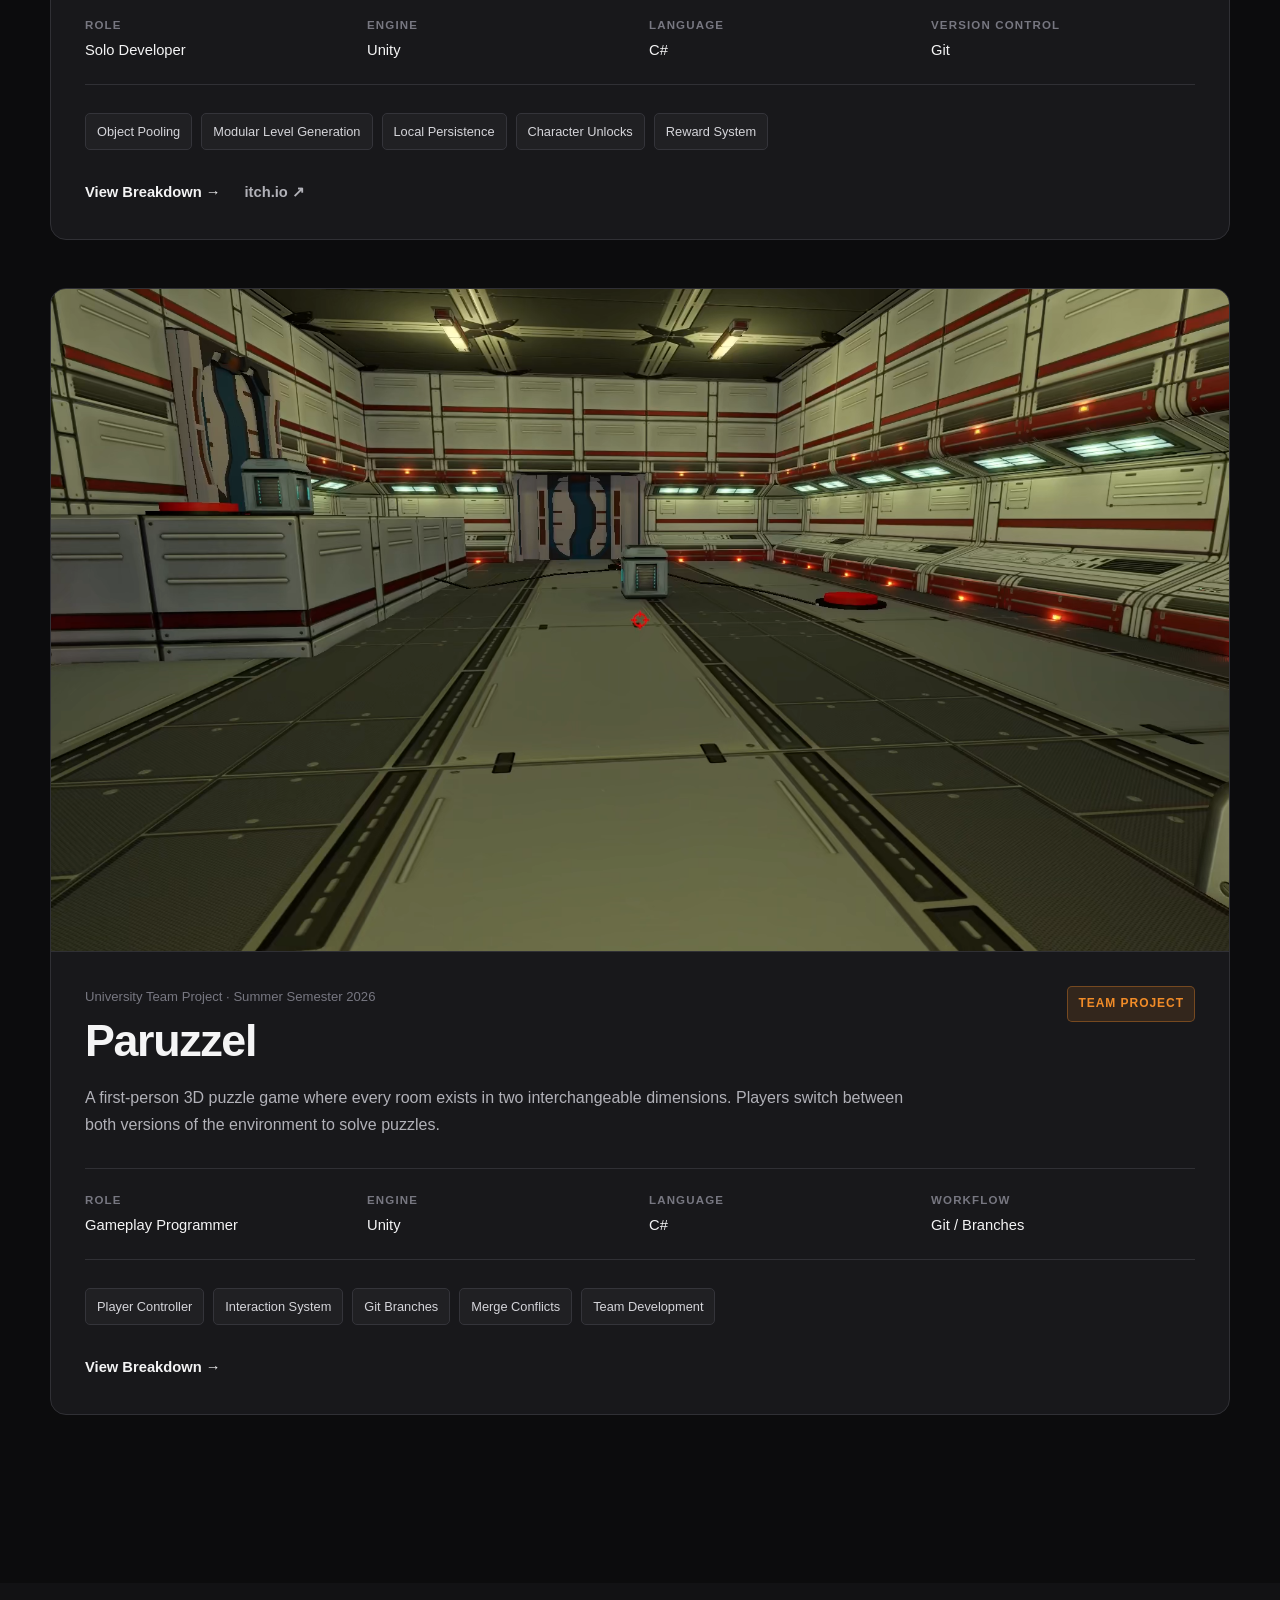
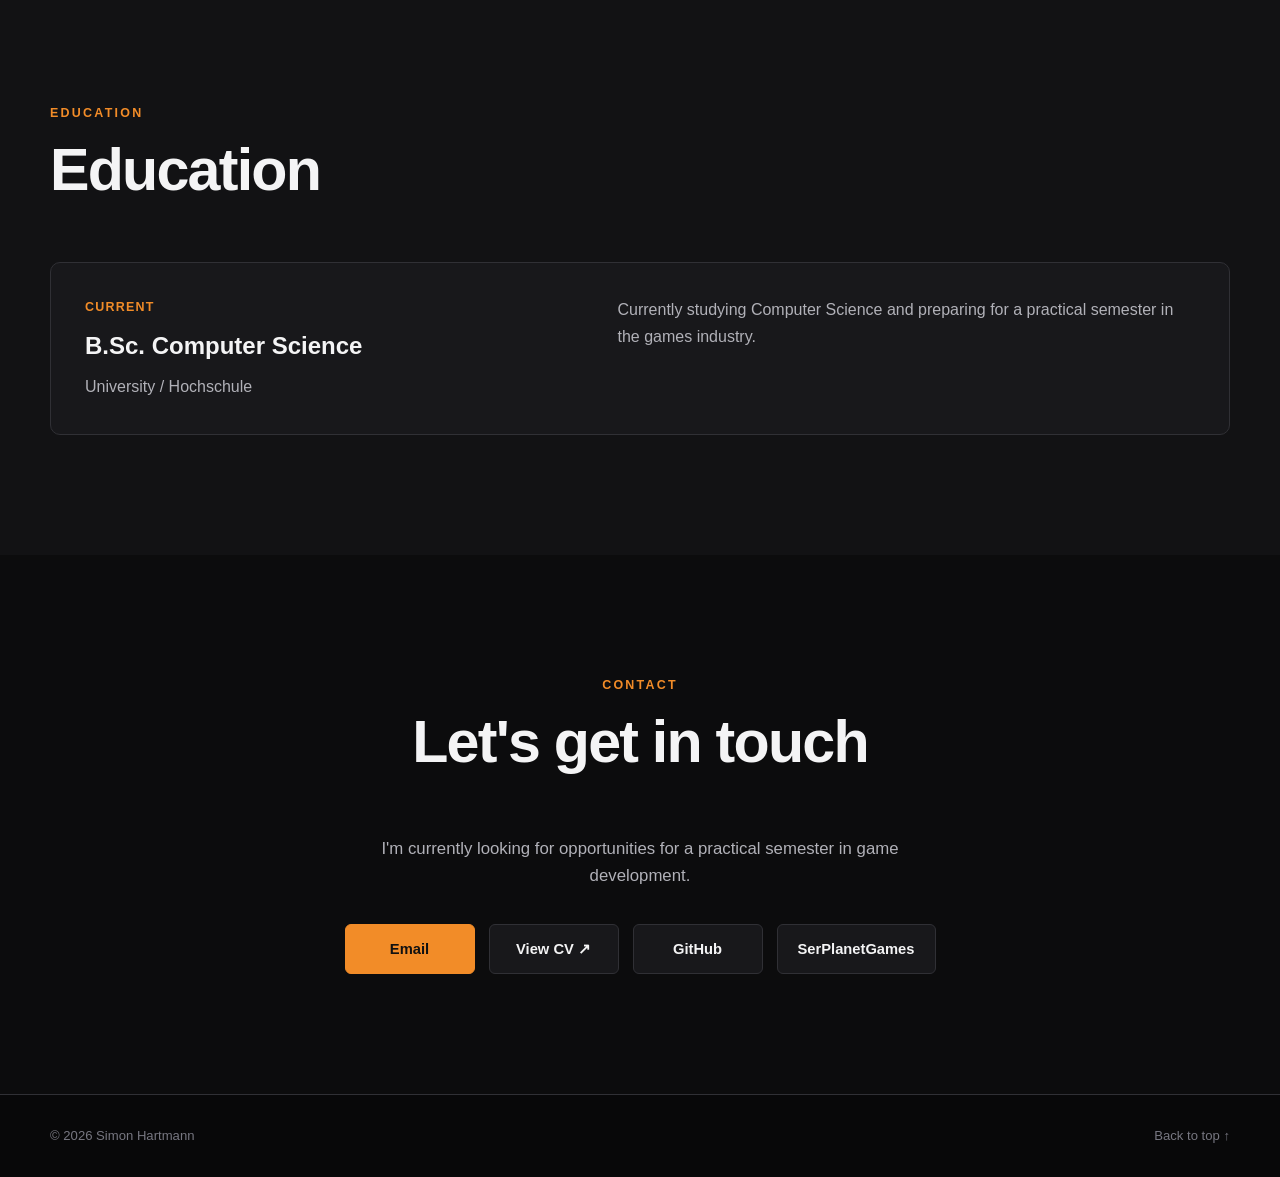
==== commit 17fa5836: "Update portfolio hero with portrait and CV links" ====
--- a/index.html
+++ b/index.html
@@ -153,7 +153,7 @@
         <div class="hero-image">
 
             <img
-                src="images/portraits/SimonHartmann_Nature.JPG"
+                src="images/SimonHartmann_Nature.jpg"
                 alt="Simon Hartmann"
             >
 
@@ -266,7 +266,10 @@
 
 
 
-                <div class="skill-group">
+                <div class="skills-grid">
+
+
+                    <div class="skill-group">
 
                 <h3>
                     Languages & Engines
--- a/css/style.css
+++ b/css/style.css
@@ -289,20 +289,33 @@
 
     align-items: center;
 
-    padding: 120px 0;
+    padding: 110px 0;
+
+}
+
+
+.hero-layout {
+
+    display: grid;
+
+    grid-template-columns:
+        minmax(0, 1fr)
+        180px;
+
+    align-items: center;
+
+    gap: 52px;
 
 }
 
 
 .hero-content {
 
-    max-width: 900px;
-
-    margin-left: auto;
-
-    margin-right: auto;
-
-    text-align: center;
+    max-width: 760px;
+
+    margin: 0;
+
+    text-align: left;
 
 }
 
@@ -312,7 +325,7 @@
     margin: 0;
 
     font-size:
-        clamp(4rem, 10vw, 7.5rem);
+        clamp(4rem, 8vw, 7rem);
 
     line-height: 0.95;
 
@@ -340,11 +353,11 @@
 
 .hero-description {
 
-    max-width: 760px;
+    max-width: 700px;
 
     margin:
         0
-        auto
+        0
         14px;
 
     color: var(--text-secondary);
@@ -360,11 +373,53 @@
 
     display: flex;
 
-    justify-content: center;
+    justify-content: flex-start;
 
     flex-wrap: wrap;
 
     gap: 14px;
+
+}
+
+
+.hero-image {
+
+    width: 180px;
+    height: 225px;
+
+    justify-self: end;
+
+    overflow: hidden;
+
+    background: var(--surface);
+
+    border:
+        1px solid
+        var(--border);
+
+    border-radius:
+        var(--radius-large);
+
+    box-shadow:
+        0
+        14px
+        40px
+        rgba(0, 0, 0, 0.22);
+
+}
+
+
+.hero-image img {
+
+    display: block;
+
+    width: 100%;
+    height: 100%;
+
+    object-fit: cover;
+
+    /* Crop the original nature photo into a portrait */
+    object-position: 50% 44%;
 
 }
 
@@ -1700,6 +1755,26 @@
 
 @media (max-width: 900px) {
 
+    .hero-layout {
+
+        grid-template-columns:
+            minmax(0, 1fr)
+            165px;
+
+        gap: 36px;
+
+    }
+
+
+    .hero-image {
+
+        width: 165px;
+        height: 206px;
+
+    }
+
+
+
 
     .section {
         padding: 90px 0;
@@ -1872,30 +1947,31 @@
     }
 
     .hero-layout {
-    display: grid;
-    grid-template-columns: minmax(0, 1.2fr) minmax(280px, 0.8fr);
-    align-items: center;
-    gap: 64px;
-    }
+
+        grid-template-columns: 1fr;
+
+        gap: 34px;
+
+    }
+
 
     .hero-content {
+
         max-width: 720px;
-    }
+
+        text-align: left;
+
+    }
+
 
     .hero-image {
-        display: flex;
-        justify-content: flex-end;
-    }
-
-    .hero-image img {
-        width: 100%;
-        max-width: 380px;
-        aspect-ratio: 4 / 5;
-        object-fit: cover;
-        border-radius: var(--radius-large);
-        border: 1px solid var(--border);
-    }
-
+
+        width: 150px;
+        height: 188px;
+
+        justify-self: start;
+
+    }
 
 }
 
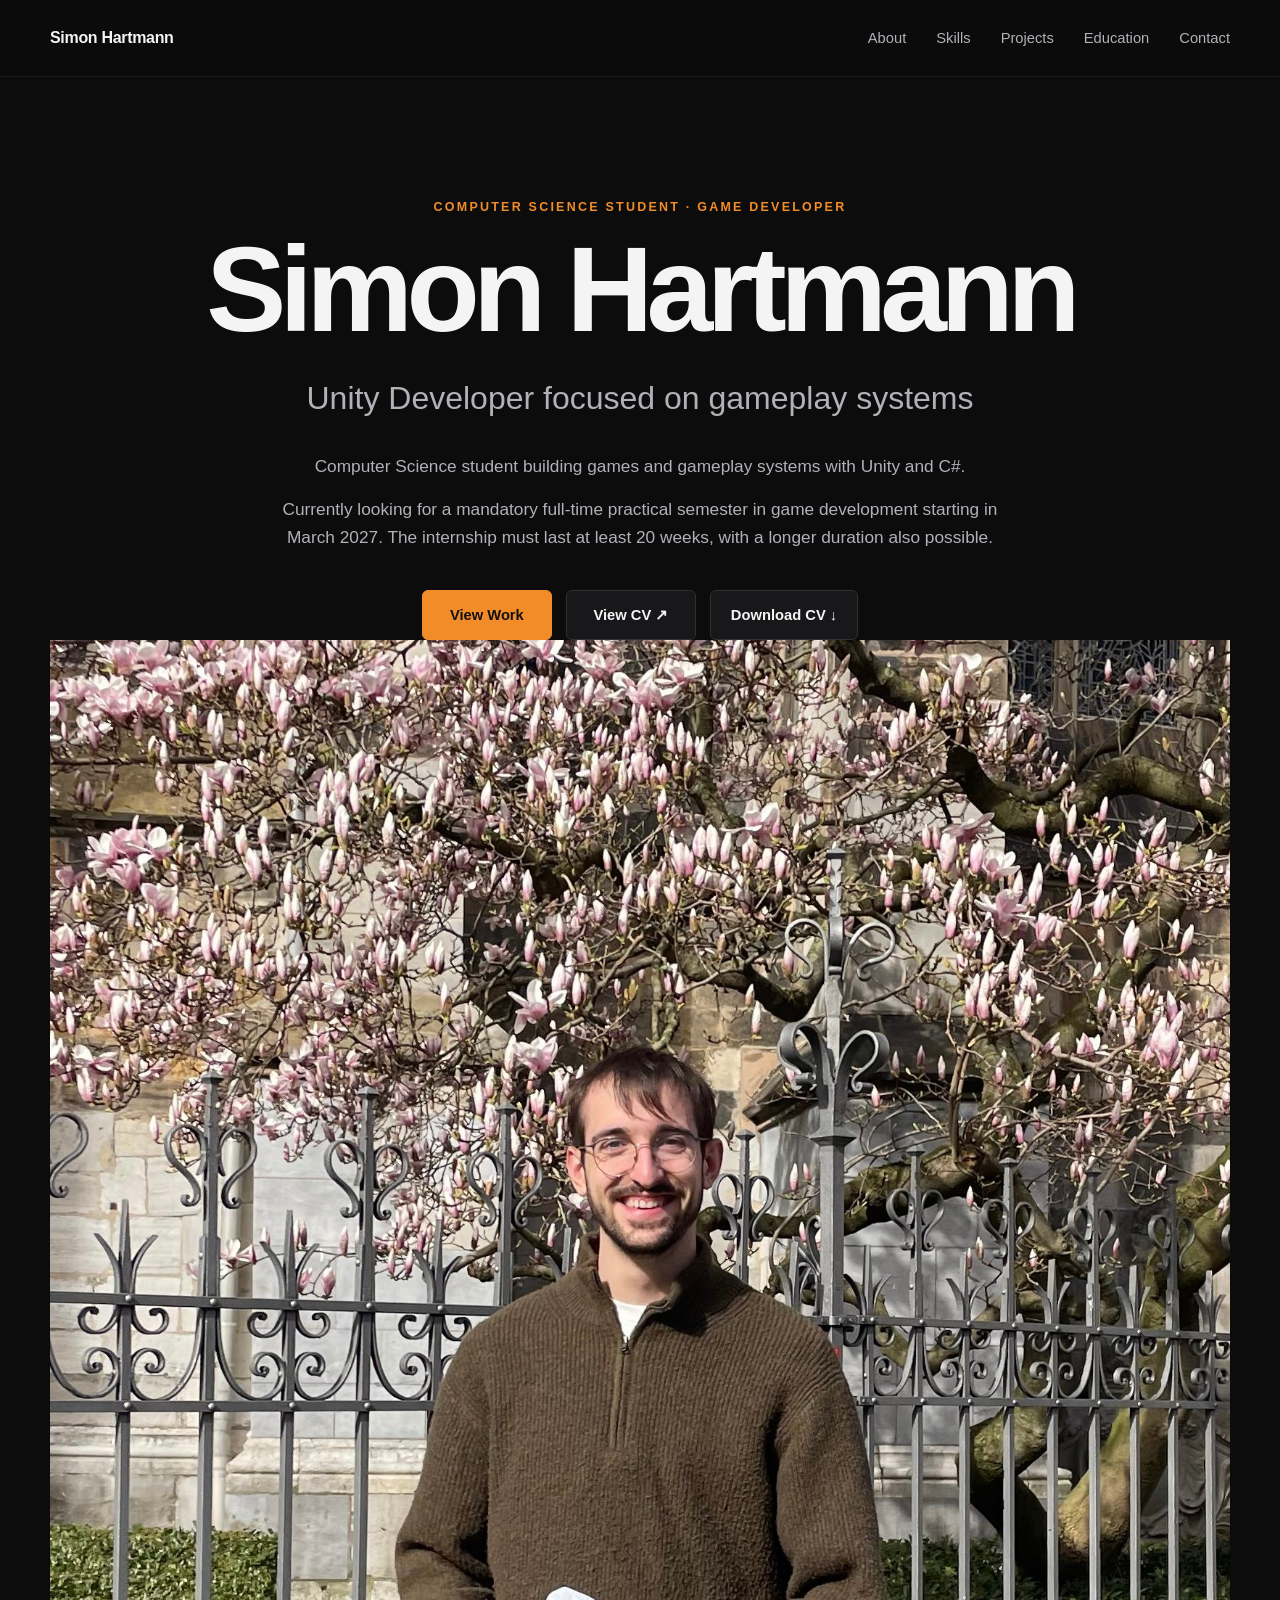
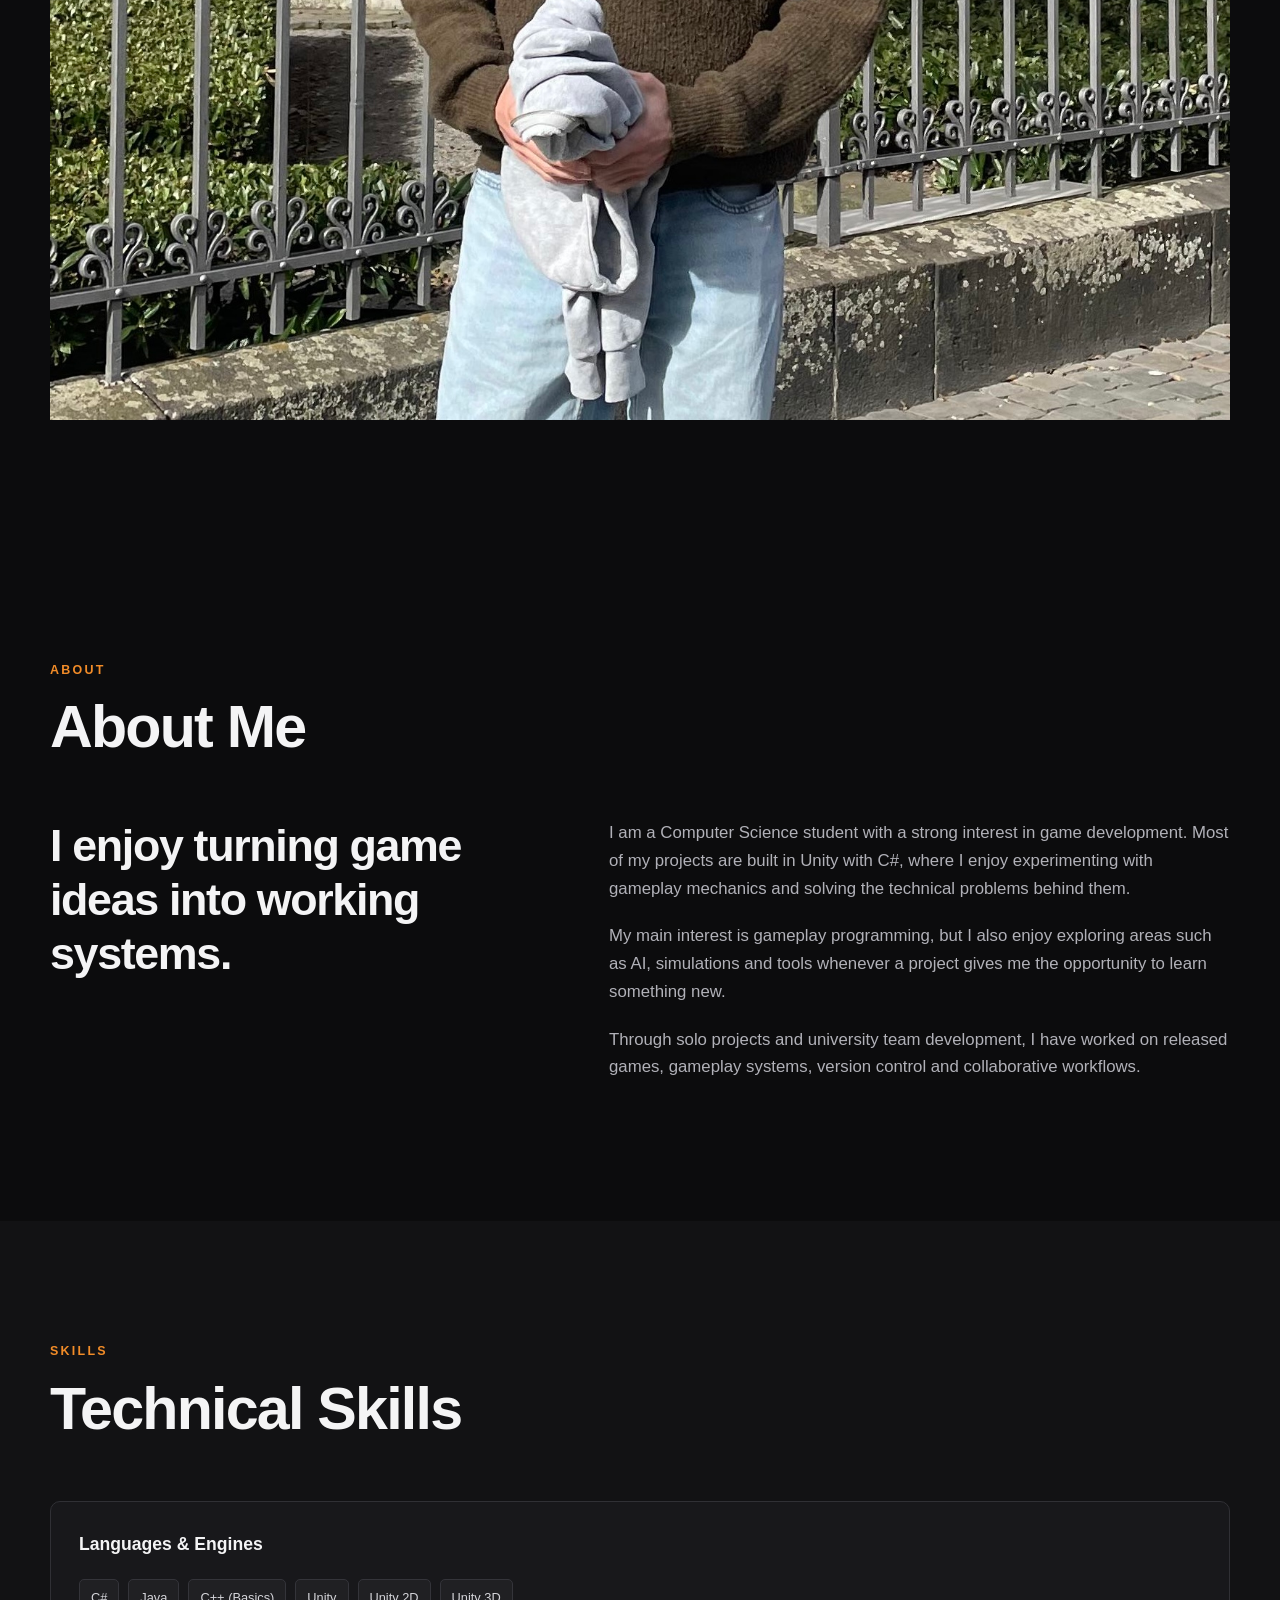
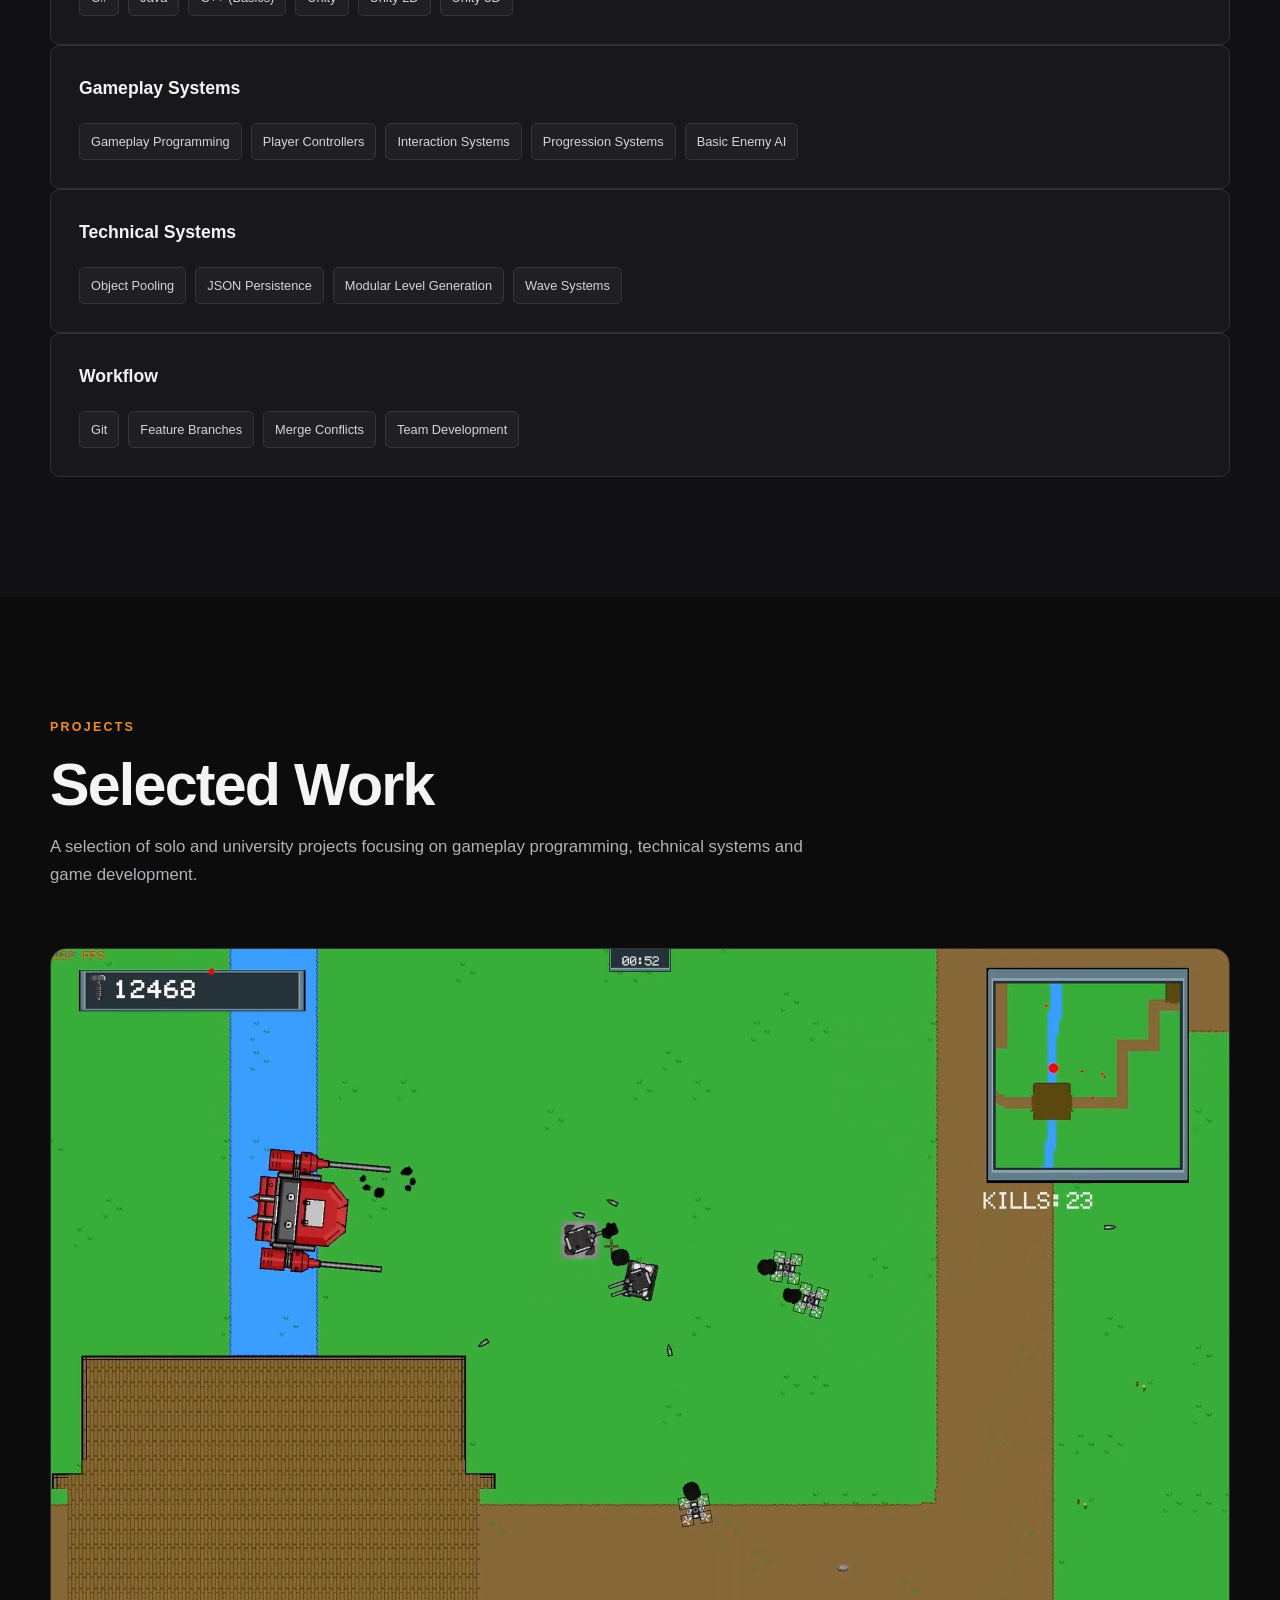
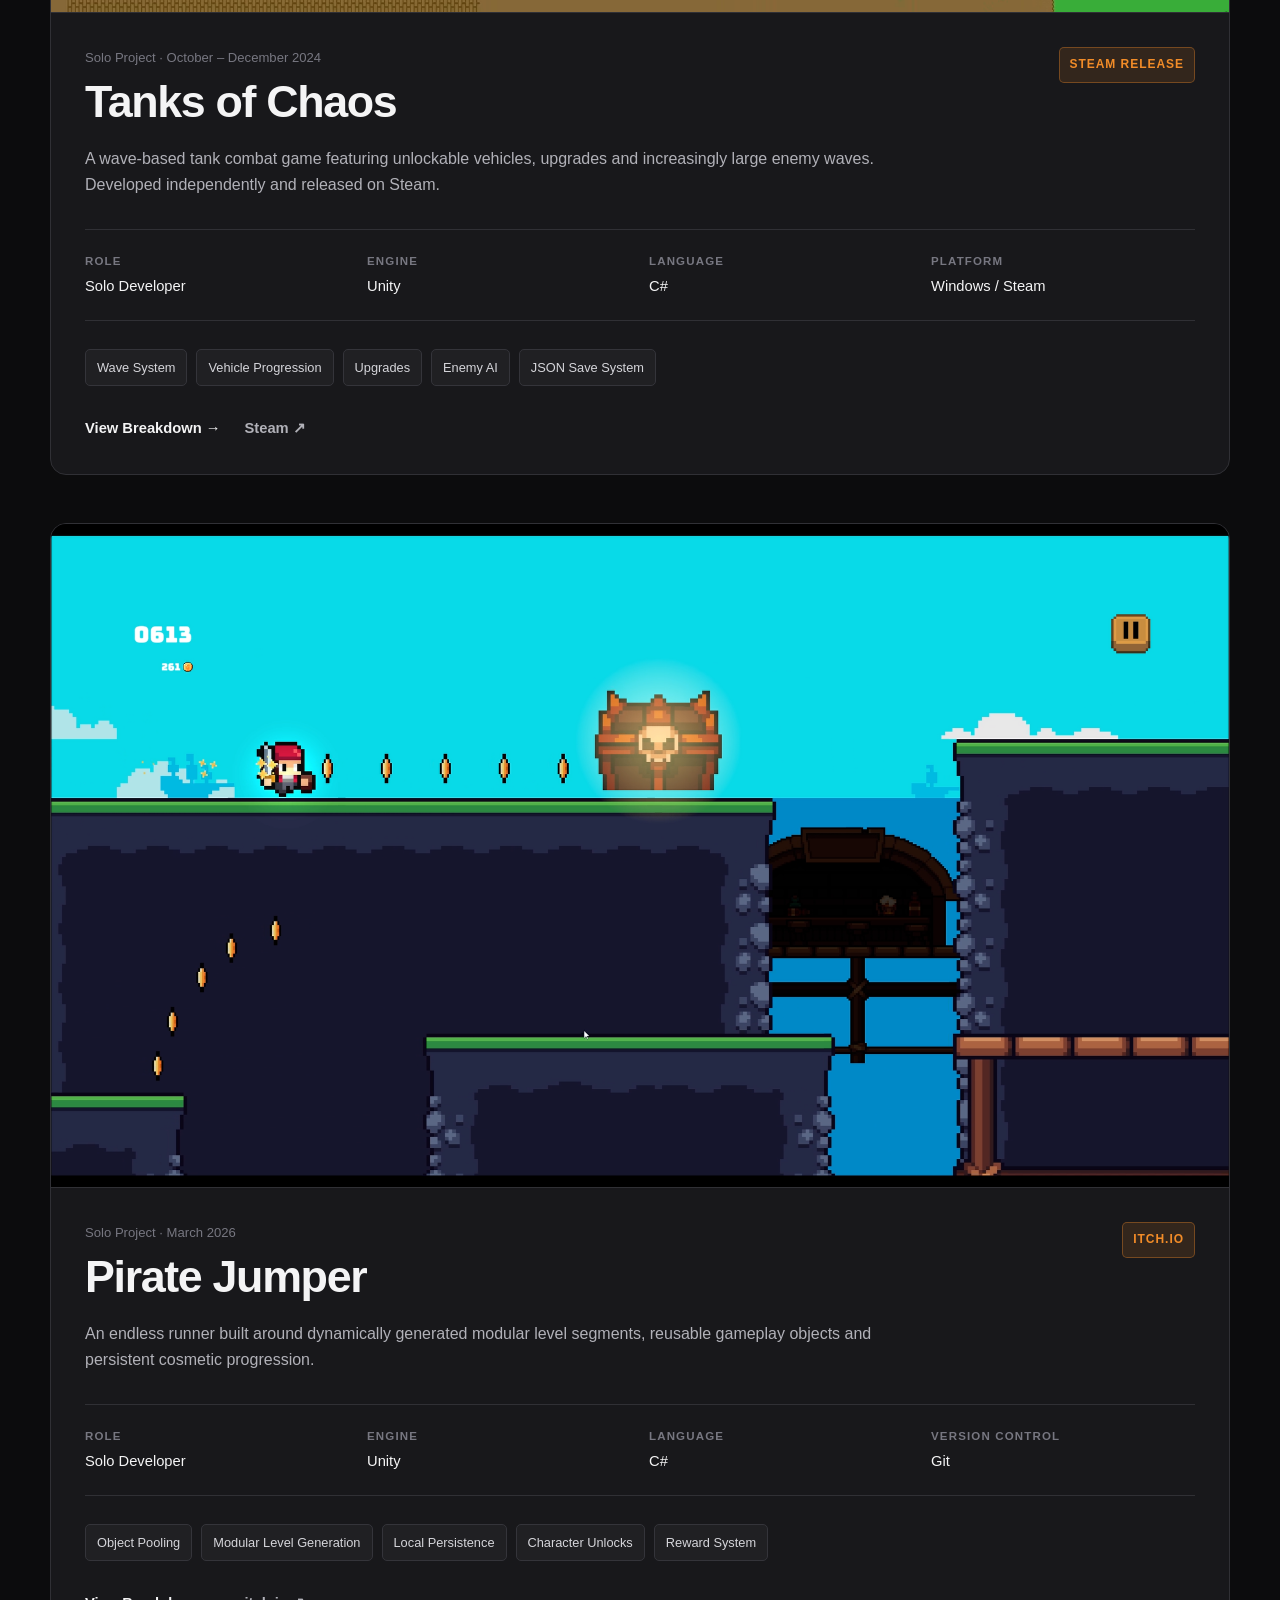
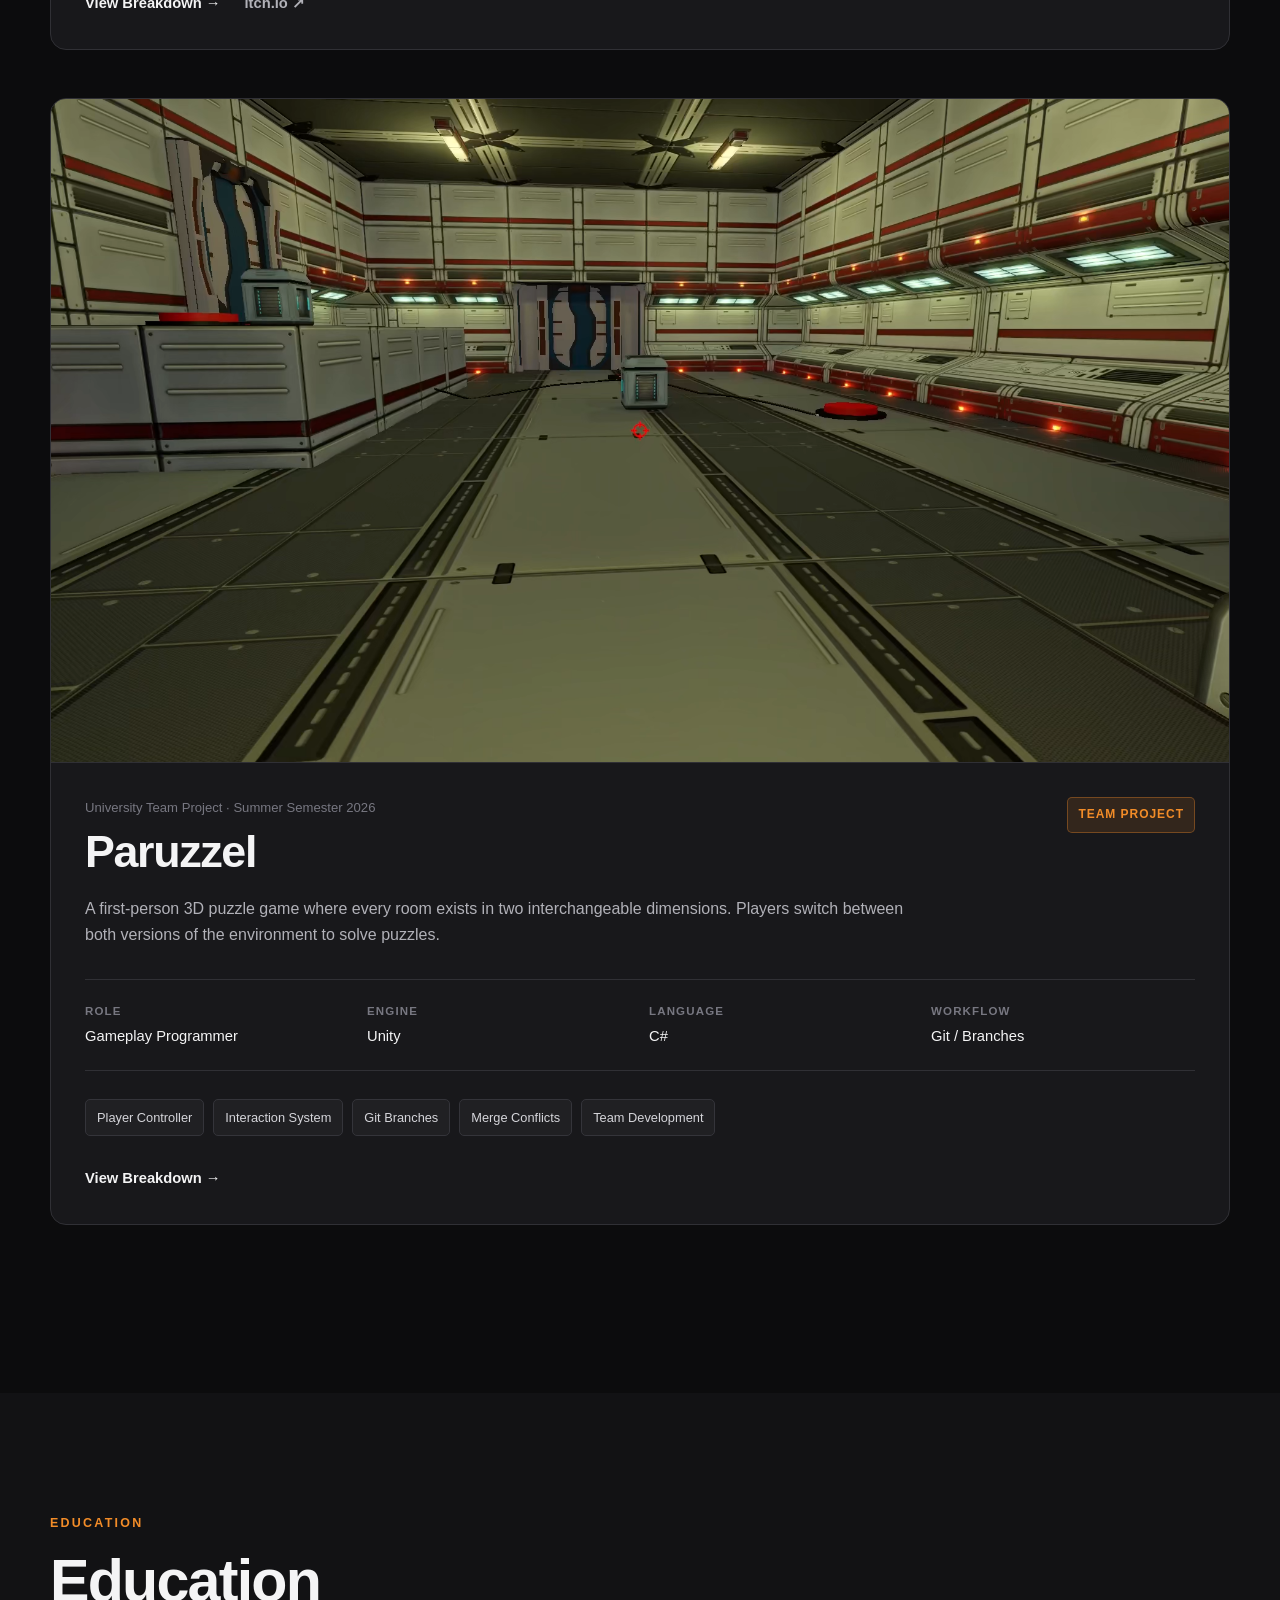
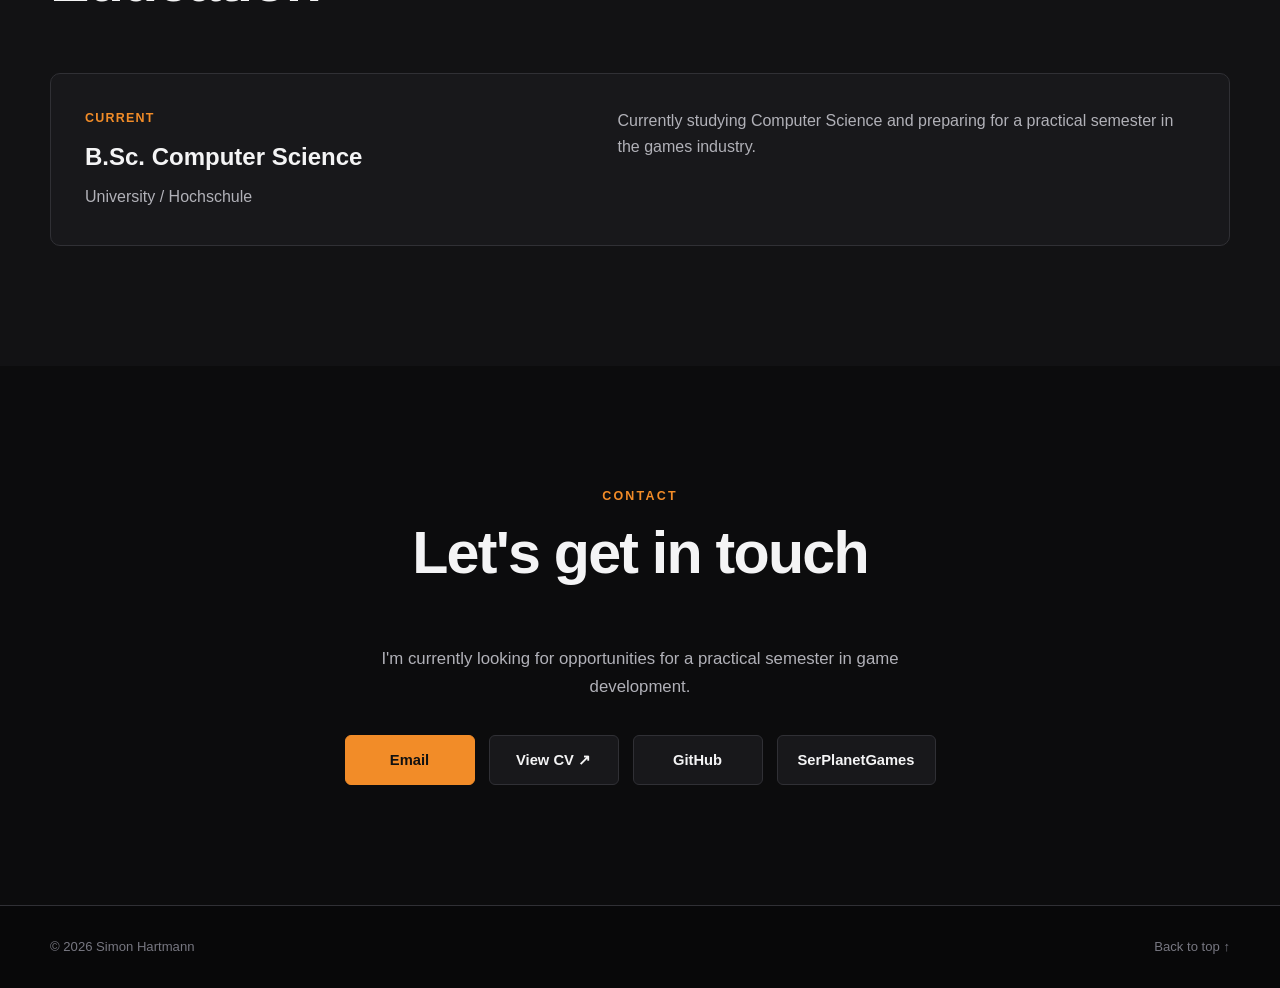
==== commit b9e9ae79: "Portfolio new image placement" ====
--- a/index.html
+++ b/index.html
@@ -111,8 +111,9 @@
 
 
             <p class="hero-description">
-                Currently looking for a practical semester opportunity in
-                game development.
+                Currently looking for a mandatory full-time practical semester
+                in game development starting in March 2027. The internship must
+                last at least 20 weeks, with a longer duration also possible.
             </p>
 
 
@@ -153,7 +154,7 @@
         <div class="hero-image">
 
             <img
-                src="images/SimonHartmann_Nature.jpg"
+                src="images/portraits/SimonHartmann_Nature.JPG"
                 alt="Simon Hartmann"
             >
 
@@ -266,10 +267,7 @@
 
 
 
-                <div class="skills-grid">
-
-
-                    <div class="skill-group">
+                <div class="skill-group">
 
                 <h3>
                     Languages & Engines
--- a/css/style.css
+++ b/css/style.css
@@ -289,43 +289,30 @@
 
     align-items: center;
 
-    padding: 110px 0;
-
-}
-
-
-.hero-layout {
-
-    display: grid;
-
-    grid-template-columns:
-        minmax(0, 1fr)
-        180px;
-
-    align-items: center;
-
-    gap: 52px;
+    padding: 120px 0;
 
 }
 
 
 .hero-content {
 
-    max-width: 760px;
+    max-width: 900px;
+
+    margin-left: auto;
+
+    margin-right: auto;
+
+    text-align: center;
+
+}
+
+
+.hero h1 {
 
     margin: 0;
 
-    text-align: left;
-
-}
-
-
-.hero h1 {
-
-    margin: 0;
-
     font-size:
-        clamp(4rem, 8vw, 7rem);
+        clamp(4rem, 10vw, 7.5rem);
 
     line-height: 0.95;
 
@@ -353,11 +340,11 @@
 
 .hero-description {
 
-    max-width: 700px;
+    max-width: 760px;
 
     margin:
         0
-        0
+        auto
         14px;
 
     color: var(--text-secondary);
@@ -373,53 +360,11 @@
 
     display: flex;
 
-    justify-content: flex-start;
+    justify-content: center;
 
     flex-wrap: wrap;
 
     gap: 14px;
-
-}
-
-
-.hero-image {
-
-    width: 180px;
-    height: 225px;
-
-    justify-self: end;
-
-    overflow: hidden;
-
-    background: var(--surface);
-
-    border:
-        1px solid
-        var(--border);
-
-    border-radius:
-        var(--radius-large);
-
-    box-shadow:
-        0
-        14px
-        40px
-        rgba(0, 0, 0, 0.22);
-
-}
-
-
-.hero-image img {
-
-    display: block;
-
-    width: 100%;
-    height: 100%;
-
-    object-fit: cover;
-
-    /* Crop the original nature photo into a portrait */
-    object-position: 50% 44%;
 
 }
 
@@ -1755,26 +1700,6 @@
 
 @media (max-width: 900px) {
 
-    .hero-layout {
-
-        grid-template-columns:
-            minmax(0, 1fr)
-            165px;
-
-        gap: 36px;
-
-    }
-
-
-    .hero-image {
-
-        width: 165px;
-        height: 206px;
-
-    }
-
-
-
 
     .section {
         padding: 90px 0;
@@ -1946,31 +1871,60 @@
         align-self: flex-start;
     }
 
+        .hero-layout {
+        display: grid;
+        grid-template-columns:
+            minmax(0, 1fr)
+            190px;
+
+        align-items: center;
+        gap: 56px;
+    }
+
+    .hero-content {
+        max-width: 780px;
+        margin: 0;
+        text-align: left;
+    }
+
+    .hero-description {
+        margin-left: 0;
+        margin-right: 0;
+    }
+
+    .hero-buttons {
+        justify-content: flex-start;
+    }
+
+    .hero-image {
+        width: 190px;
+        height: 240px;
+
+        justify-self: end;
+
+        overflow: hidden;
+
+        border: 1px solid var(--border);
+        border-radius: var(--radius-large);
+    }
+
+    .hero-image img {
+        width: 100%;
+        height: 100%;
+
+        object-fit: cover;
+        object-position: 50% 46%;
+    }
     .hero-layout {
-
         grid-template-columns: 1fr;
-
-        gap: 34px;
-
-    }
-
-
-    .hero-content {
-
-        max-width: 720px;
-
-        text-align: left;
-
-    }
-
+        gap: 32px;
+    }
 
     .hero-image {
-
         width: 150px;
-        height: 188px;
+        height: 190px;
 
         justify-self: start;
-
     }
 
 }
@@ -1997,7 +1951,7 @@
         flex-direction: column;
 
     }
-
+    
 
 }
 
